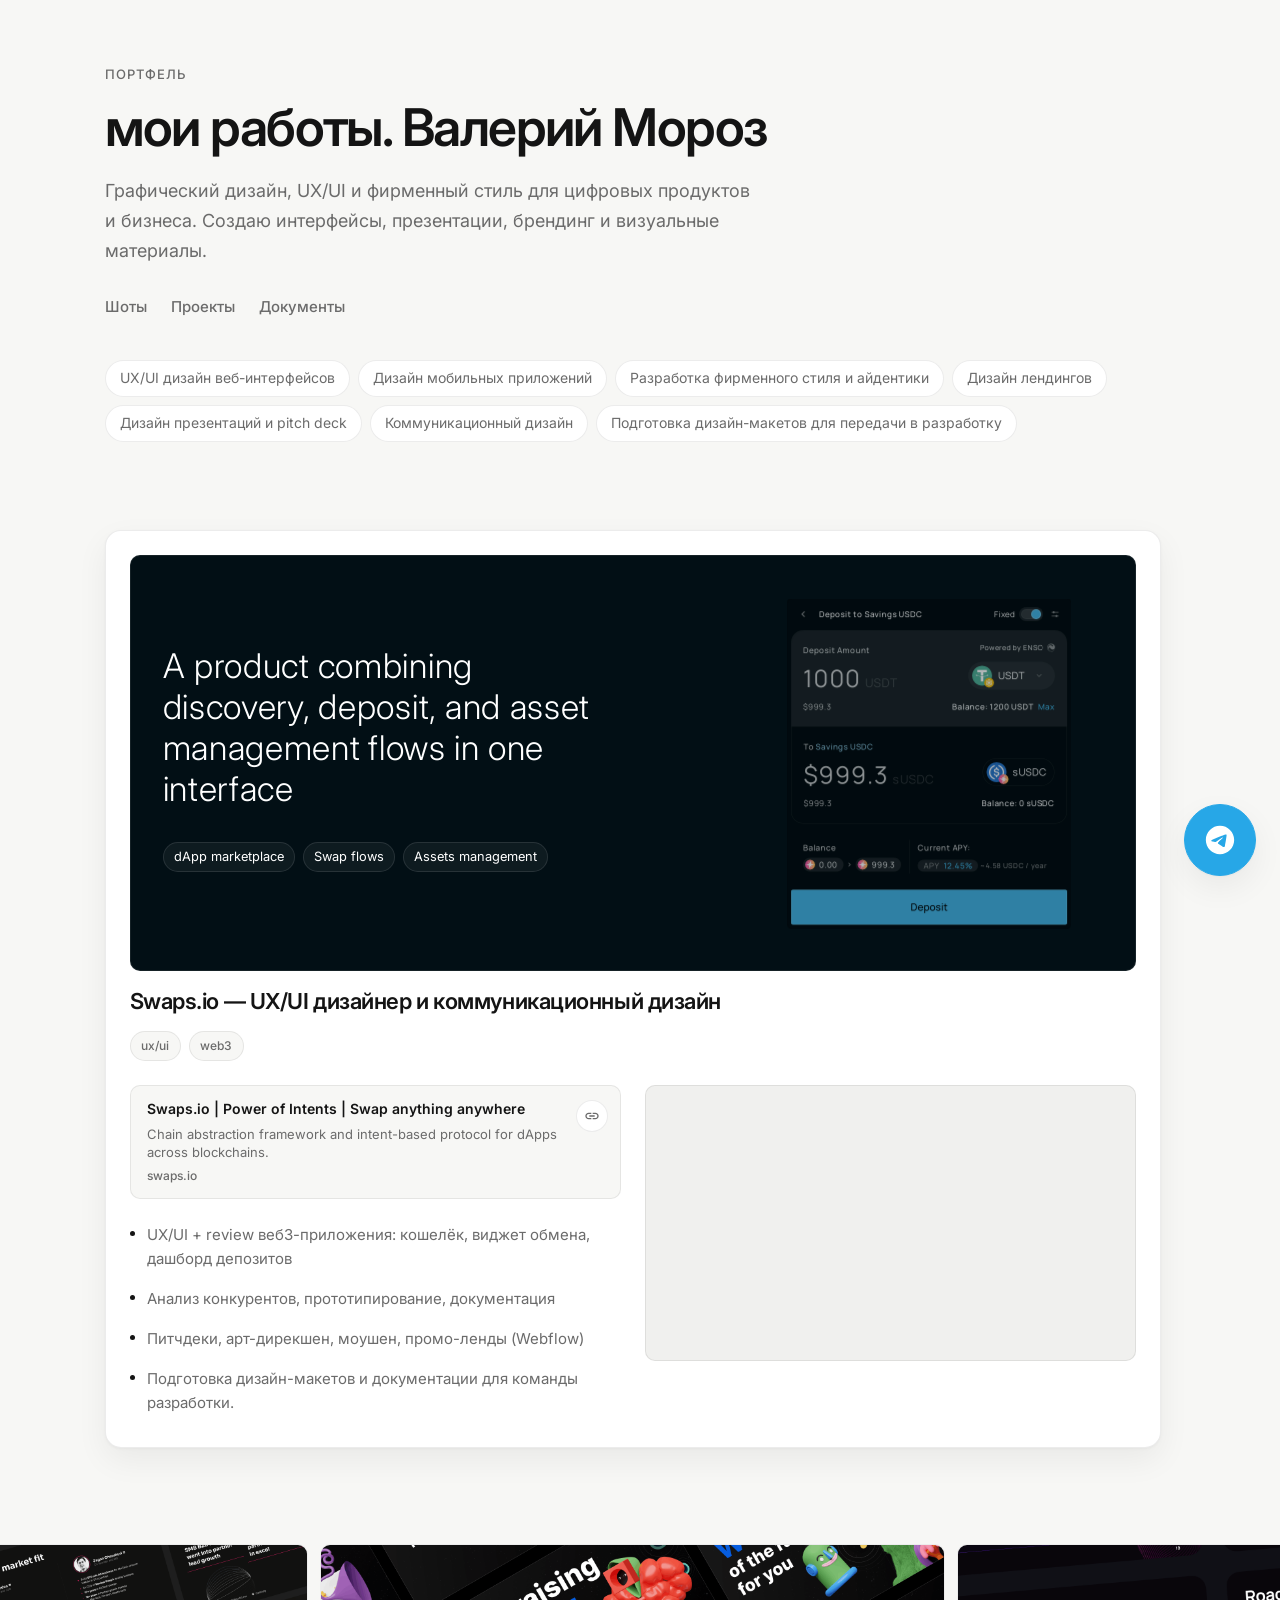
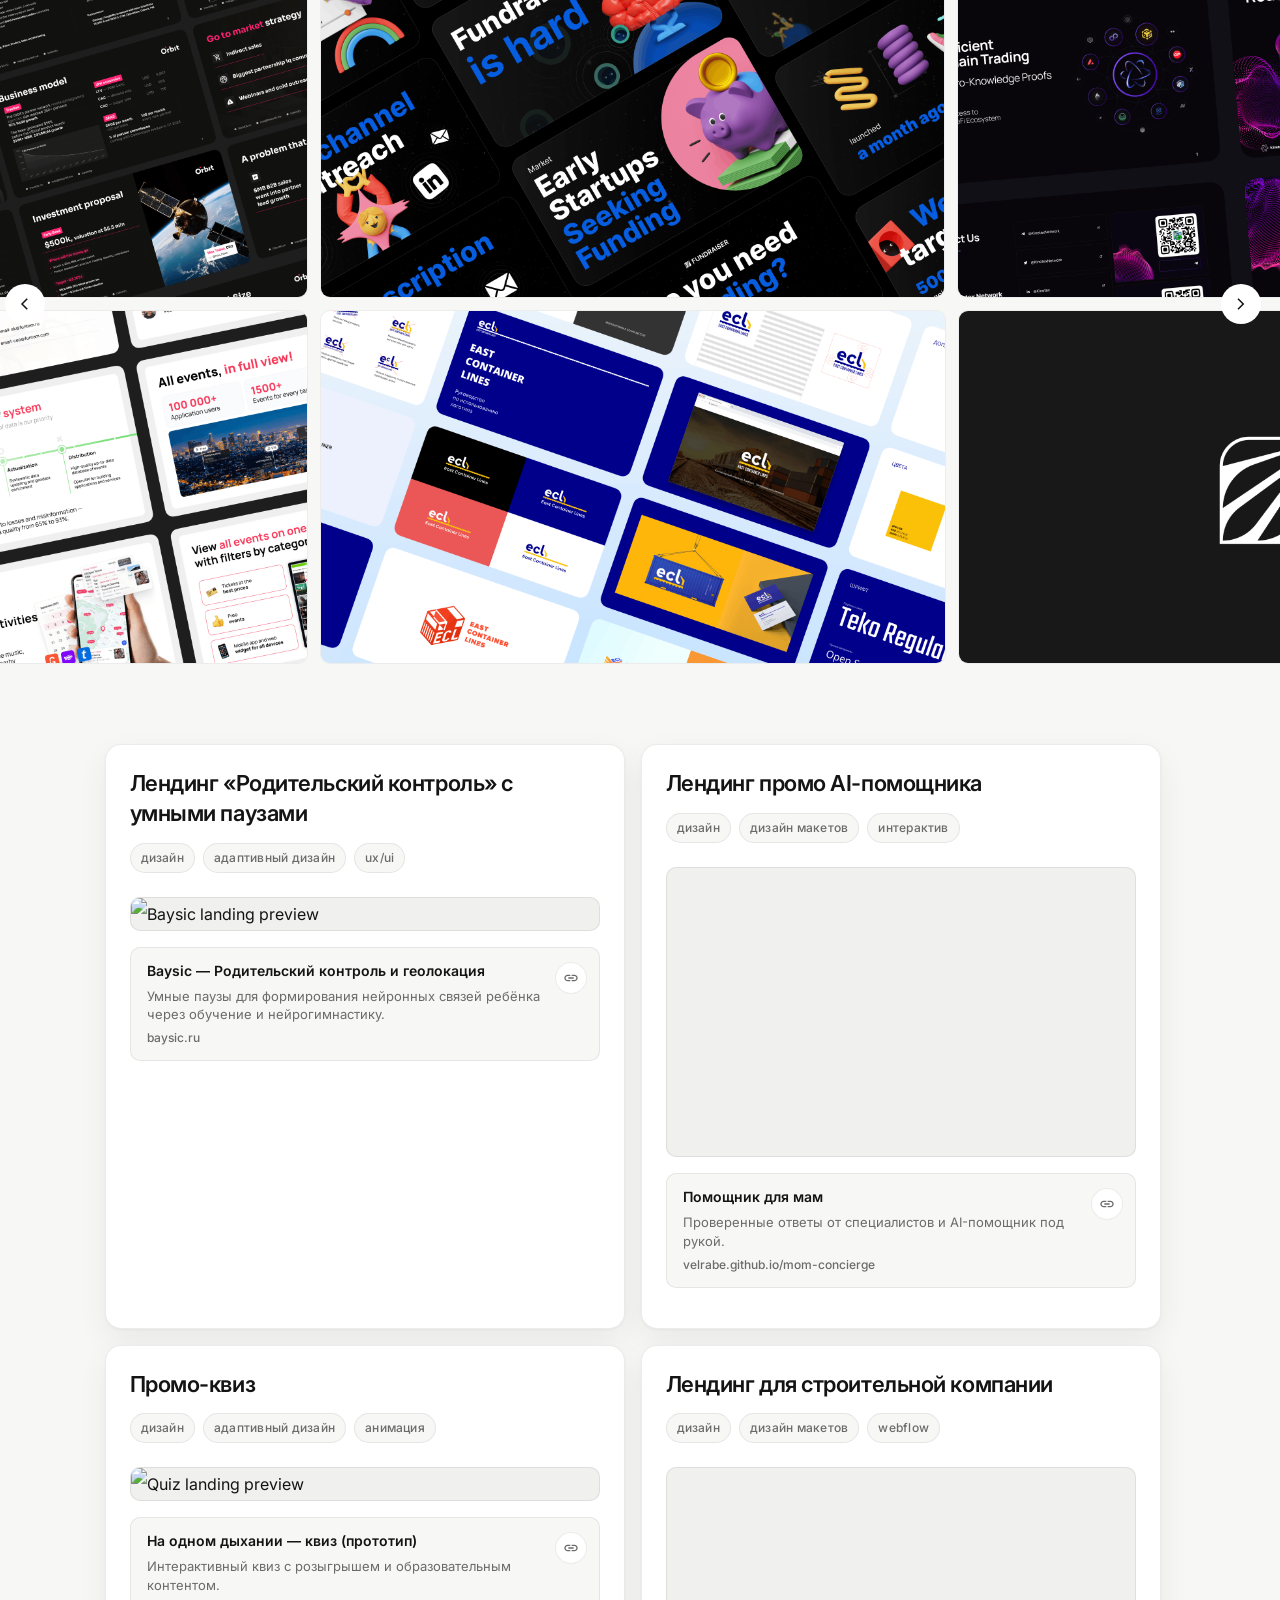
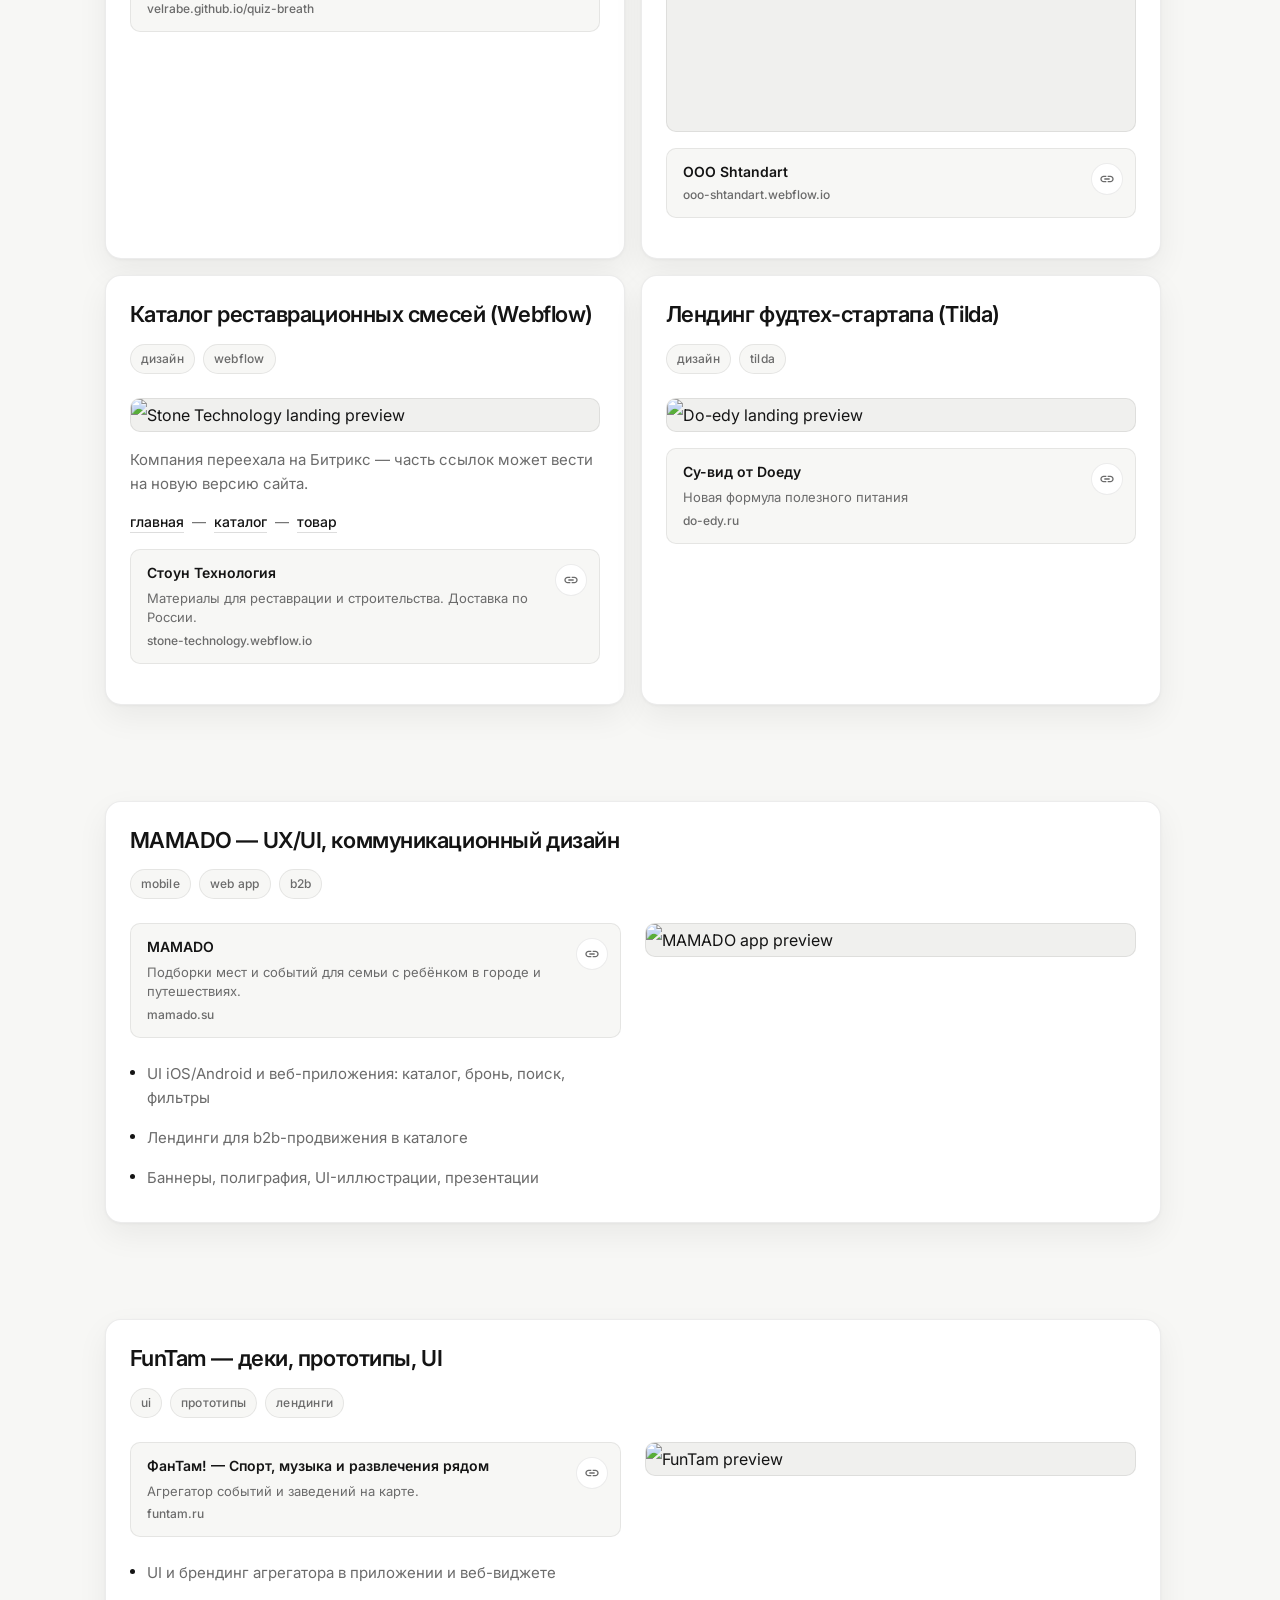
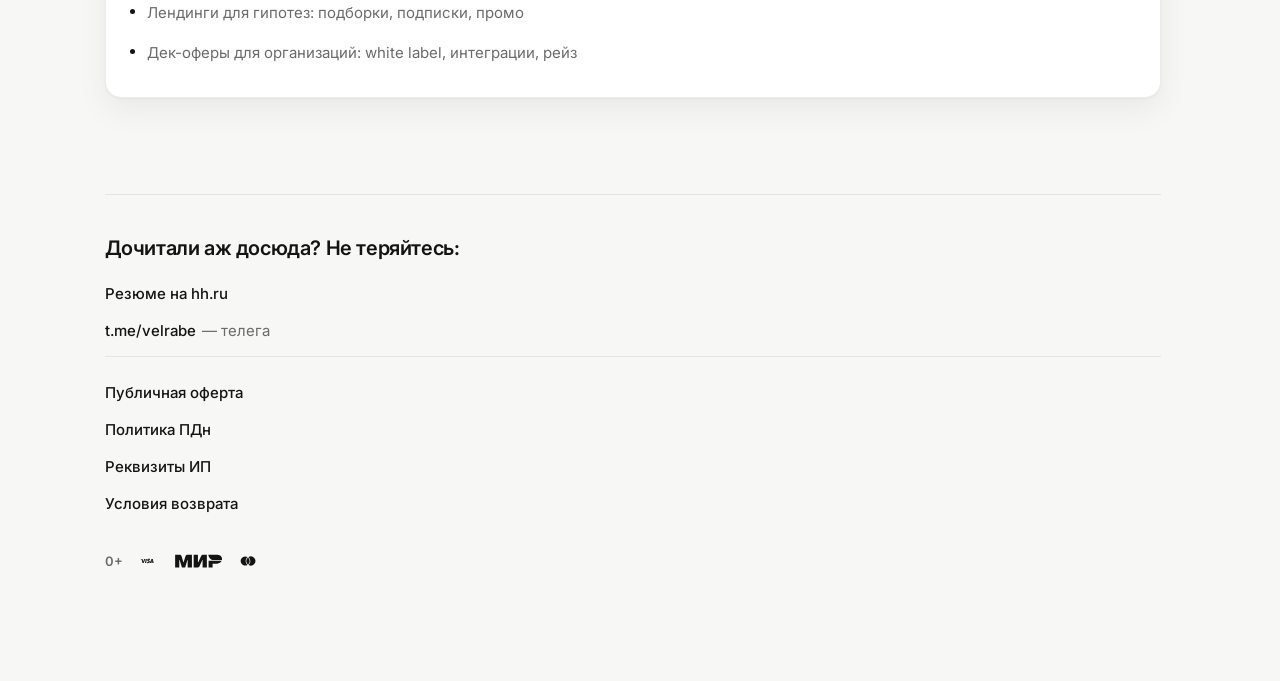
==== index.html @ 17d639c0 "Fix gallery carousel sync and restore ECL slide. Revert to mirrored row stepping that worked before " ====
<!DOCTYPE html>
<html lang="ru">
  <head>
    <meta charset="utf-8" />
    <meta name="viewport" content="width=device-width, initial-scale=1" />
    <meta name="theme-color" content="#f7f7f5" />
    <meta
      name="description"
      content="Мои работы — продуктовый портфель Валерия Мороза: UX/UI, лендинги, коммуникационный дизайн."
    />
    <title>мои работы — Валерий Мороз</title>
    <link rel="preconnect" href="https://fonts.googleapis.com" />
    <link rel="preconnect" href="https://fonts.gstatic.com" crossorigin />
    <link
      href="https://fonts.googleapis.com/css2?family=Inter:opsz,wght@14..32,400;14..32,500;14..32,600&family=Manrope:wght@400;500&display=swap"
      rel="stylesheet"
    />
    <link rel="stylesheet" href="css/reset.css" />
    <link rel="stylesheet" href="css/works.css" />
    <link rel="stylesheet" href="css/app-widget.css" />
  </head>
  <body>
    <div class="page-root">
      <div class="works-page">
        <div class="works-page__shell">
          <header class="works-page__hero">
            <div class="works-page__hero-top">
              <div class="works-page__eyebrow-wrap">
                <p class="works-page__eyebrow">Портфель</p>
              </div>
              <div class="works-page__title-wrap">
                <h1 class="works-page__title">мои работы. Валерий Мороз</h1>
              </div>
              <div class="works-page__lead-wrap">
                <p class="works-page__lead">
                  Графический дизайн, UX/UI и&nbsp;фирменный стиль для&nbsp;цифровых продуктов
                  и&nbsp;бизнеса. Создаю интерфейсы, презентации, брендинг и&nbsp;визуальные
                  материалы.
                </p>
              </div>
            </div>

            <nav class="works-page__nav" aria-label="Навигация по странице">
              <a class="works-page__nav-link" href="#shots">
                <div class="works-page__nav-text-wrap">
                  <span class="works-page__nav-text">Шоты</span>
                </div>
              </a>
              <a class="works-page__nav-link" href="#portfolio">
                <div class="works-page__nav-text-wrap">
                  <span class="works-page__nav-text">Проекты</span>
                </div>
              </a>
              <a class="works-page__nav-link" href="#documents">
                <div class="works-page__nav-text-wrap">
                  <span class="works-page__nav-text">Документы</span>
                </div>
              </a>
            </nav>
          </header>

          <section class="works-page__offerings" id="services" aria-label="Услуги">
            <div class="works-page__offerings-cloud">
              <div class="works-page__offerings-item-wrap">
                <span class="works-page__offerings-item">UX/UI дизайн веб-интерфейсов</span>
              </div>
              <div class="works-page__offerings-item-wrap">
                <span class="works-page__offerings-item">Дизайн мобильных приложений</span>
              </div>
              <div class="works-page__offerings-item-wrap">
                <span class="works-page__offerings-item">Разработка фирменного стиля и&nbsp;айдентики</span>
              </div>
              <div class="works-page__offerings-item-wrap">
                <span class="works-page__offerings-item">Дизайн лендингов</span>
              </div>
              <div class="works-page__offerings-item-wrap">
                <span class="works-page__offerings-item">Дизайн презентаций и&nbsp;pitch deck</span>
              </div>
              <div class="works-page__offerings-item-wrap">
                <span class="works-page__offerings-item">Коммуникационный дизайн</span>
              </div>
              <div class="works-page__offerings-item-wrap">
                <span class="works-page__offerings-item">Подготовка дизайн-макетов для&nbsp;передачи в&nbsp;разработку</span>
              </div>
            </div>
          </section>

          <main class="works-page__sections" id="portfolio">
            <section class="works-page__section" aria-label="Swaps.io">
              <article class="works-page__card works-page__card--cover-first" data-reveal>
                <div class="works-page__case-cover" data-case-cover>
                    <div class="works-page__case-cover-panel">
                      <div class="works-page__case-cover-main">
                        <div class="works-page__case-cover-quote-wrap">
                          <p
                            class="works-page__case-cover-quote-text"
                            data-case-cover-quote
                          >
                            A product combining discovery, deposit, and asset management flows in one interface
                          </p>
                          <div class="works-page__case-cover-tags">
                            <div class="works-page__case-cover-tag-wrap">
                              <span class="works-page__case-cover-tag">dApp marketplace</span>
                            </div>
                            <div class="works-page__case-cover-tag-wrap">
                              <span class="works-page__case-cover-tag">Swap flows</span>
                            </div>
                            <div class="works-page__case-cover-tag-wrap">
                              <span class="works-page__case-cover-tag">Assets management</span>
                            </div>
                          </div>
                        </div>
                        <div class="works-page__case-widget-slot">
                          <div class="works-page__case-widget-scale">
                      <div class="app-widget">
                        <div class="app-widget__header">
                          <div class="app-widget__header-left">
                            <button
                              class="app-widget__icon-btn"
                              type="button"
                              aria-label="Back"
                            >
                              <div class="app-widget__icon-wrap">
                                <img
                                  class="app-widget__icon app-widget__icon--arrow"
                                  src="img/chewron-left.svg"
                                  alt=""
                                  aria-hidden="true"
                                />
                              </div>
                            </button>
                            <div class="app-widget__title-wrap">
                              <p class="app-widget__title">
                                Deposit to Savings USDC
                              </p>
                            </div>
                          </div>
                          <div class="app-widget__header-right">
                            <div class="app-widget__toggle-row">
                              <div class="app-widget__toggle-label-wrap">
                                <p class="app-widget__toggle-label">Fixed</p>
                              </div>
                              <div class="app-widget__switch-wrap">
                                <div class="app-widget__switch-track">
                                  <div
                                    class="app-widget__switch-dot"
                                    aria-hidden="true"
                                  ></div>
                                </div>
                              </div>
                            </div>
                            <button
                              class="app-widget__icon-btn"
                              type="button"
                              aria-label="Filters"
                            >
                              <div class="app-widget__icon-wrap">
                                <img
                                  class="app-widget__icon app-widget__icon--filters"
                                  src="img/filters.svg"
                                  alt=""
                                  aria-hidden="true"
                                />
                              </div>
                            </button>
                          </div>
                        </div>
                        <div class="app-widget__body">
                          <div class="app-widget__inputs">
                            <div
                              class="app-widget__input app-widget__input--top"
                            >
                              <div class="app-widget__input-left">
                                <div class="app-widget__input-label-wrap">
                                  <p class="app-widget__input-label">
                                    Deposit Amount
                                  </p>
                                </div>
                                <div class="app-widget__input-amount-row">
                                  <p class="app-widget__input-amount">1000</p>
                                  <p class="app-widget__input-ticker">USDT</p>
                                </div>
                                <div class="app-widget__input-fiat-wrap">
                                  <p class="app-widget__input-fiat">$999.3</p>
                                </div>
                              </div>
                              <div class="app-widget__input-right">
                                <div class="app-widget__powered-wrap">
                                  <div class="app-widget__powered-text-wrap">
                                    <p class="app-widget__powered-text">
                                      Powered by ENSO
                                    </p>
                                  </div>
                                  <div class="app-widget__powered-logo-wrap">
                                    <img
                                      class="app-widget__powered-logo"
                                      src="img/enso-logo-white.svg"
                                      alt=""
                                      aria-hidden="true"
                                    />
                                  </div>
                                </div>
                                <div class="app-widget__selector">
                                  <div class="app-widget__selector-icon-wrap">
                                    <img
                                      class="app-widget__selector-icon"
                                      src="img/usdt.svg"
                                      alt=""
                                      aria-hidden="true"
                                    />
                                    <div
                                      class="app-widget__selector-network-wrap"
                                    >
                                      <img
                                        class="app-widget__selector-network"
                                        src="img/bnb.svg"
                                        alt=""
                                        aria-hidden="true"
                                      />
                                    </div>
                                  </div>
                                  <div class="app-widget__selector-label-wrap">
                                    <p class="app-widget__selector-label">
                                      USDT
                                    </p>
                                  </div>
                                  <div
                                    class="app-widget__selector-chevron-wrap"
                                  >
                                    <img
                                      class="app-widget__selector-chevron"
                                      src="img/chewron-down.svg"
                                      alt=""
                                      aria-hidden="true"
                                    />
                                  </div>
                                </div>
                                <div class="app-widget__balance-row">
                                  <div class="app-widget__balance-text-wrap">
                                    <p class="app-widget__balance-text">
                                      Balance: 1200 USDT
                                    </p>
                                  </div>
                                  <div class="app-widget__balance-max-wrap">
                                    <p class="app-widget__balance-max">Max</p>
                                  </div>
                                </div>
                              </div>
                            </div>
                            <div
                              class="app-widget__input app-widget__input--bottom"
                            >
                              <div class="app-widget__input-left">
                                <div class="app-widget__input-label-wrap">
                                  <p class="app-widget__input-label">
                                    <span
                                      class="app-widget__input-label-plain"
                                      >To </span
                                    ><span
                                      class="app-widget__input-label-highlight"
                                      >Savings USDC</span
                                    >
                                  </p>
                                </div>
                                <div class="app-widget__input-amount-row">
                                  <p class="app-widget__input-amount">
                                    $999.3
                                  </p>
                                  <p class="app-widget__input-ticker">
                                    sUSDC
                                  </p>
                                </div>
                                <div class="app-widget__input-fiat-wrap">
                                  <p class="app-widget__input-fiat">$999.3</p>
                                </div>
                              </div>
                              <div class="app-widget__input-right">
                                <div
                                  class="app-widget__powered-spacer"
                                  aria-hidden="true"
                                ></div>
                                <div
                                  class="app-widget__selector app-widget__selector--outlined"
                                >
                                  <div class="app-widget__selector-icon-wrap">
                                    <img
                                      class="app-widget__selector-icon"
                                      src="img/usdc.svg"
                                      alt=""
                                      aria-hidden="true"
                                    />
                                    <div
                                      class="app-widget__selector-network-wrap"
                                    >
                                      <img
                                        class="app-widget__selector-network"
                                        src="img/spark.svg"
                                        alt=""
                                        aria-hidden="true"
                                      />
                                    </div>
                                  </div>
                                  <div class="app-widget__selector-label-wrap">
                                    <p class="app-widget__selector-label">
                                      sUSDC
                                    </p>
                                  </div>
                                </div>
                                <div class="app-widget__balance-row">
                                  <div class="app-widget__balance-text-wrap">
                                    <p class="app-widget__balance-text">
                                      Balance: 0 sUSDC
                                    </p>
                                  </div>
                                </div>
                              </div>
                            </div>
                          </div>
                          <div class="app-widget__action-bar">
                            <div class="app-widget__info-row">
                              <div class="app-widget__info-col">
                                <div class="app-widget__info-title-wrap">
                                  <p class="app-widget__info-title">Balance</p>
                                </div>
                                <div class="app-widget__info-value-row">
                                  <div class="app-widget__chip">
                                    <div class="app-widget__chip-icon-wrap">
                                      <img
                                        class="app-widget__chip-icon"
                                        src="img/spark.svg"
                                        alt=""
                                        aria-hidden="true"
                                      />
                                    </div>
                                    <div class="app-widget__chip-text-wrap">
                                      <p class="app-widget__chip-text">0.00</p>
                                    </div>
                                  </div>
                                  <div class="app-widget__info-arrow-wrap">
                                    <img
                                      class="app-widget__info-arrow"
                                      src="img/chewron-left.svg"
                                      alt=""
                                      aria-hidden="true"
                                    />
                                  </div>
                                  <div class="app-widget__chip">
                                    <div class="app-widget__chip-icon-wrap">
                                      <img
                                        class="app-widget__chip-icon"
                                        src="img/spark.svg"
                                        alt=""
                                        aria-hidden="true"
                                      />
                                    </div>
                                    <div class="app-widget__chip-text-wrap">
                                      <p class="app-widget__chip-text">
                                        999.3
                                      </p>
                                    </div>
                                  </div>
                                </div>
                              </div>
                              <div
                                class="app-widget__info-divider"
                                aria-hidden="true"
                              ></div>
                              <div class="app-widget__info-col">
                                <div class="app-widget__info-title-wrap">
                                  <p class="app-widget__info-title">
                                    Current APY:
                                  </p>
                                </div>
                                <div class="app-widget__info-value-row">
                                  <div
                                    class="app-widget__chip app-widget__chip--apy"
                                  >
                                    <div class="app-widget__chip-text-wrap">
                                      <p class="app-widget__chip-apy-label">
                                        APY
                                      </p>
                                    </div>
                                    <div class="app-widget__chip-text-wrap">
                                      <p class="app-widget__chip-apy-value">
                                        12.45%
                                      </p>
                                    </div>
                                  </div>
                                  <div class="app-widget__info-note-wrap">
                                    <p class="app-widget__info-note">
                                      ~4.58 USDC / year
                                    </p>
                                  </div>
                                </div>
                              </div>
                            </div>
                            <button
                              class="app-widget__deposit-btn"
                              type="button"
                            >
                              <div class="app-widget__deposit-btn-text-wrap">
                                <p class="app-widget__deposit-btn-text">
                                  Deposit
                                </p>
                              </div>
                            </button>
                          </div>
                        </div>
                      </div>
                        </div>
                      </div>
                      </div>
                    </div>
                  </div>
                <div class="works-page__card-head">
                  <div class="works-page__card-title-wrap">
                    <h2 class="works-page__card-title">
                      Swaps.io — UX/UI дизайнер и коммуникационный дизайн
                    </h2>
                  </div>
                  <div class="works-page__tags">
                    <span class="works-page__tag">ux/ui</span>
                    <span class="works-page__tag">web3</span>
                  </div>
                </div>
                <div class="works-page__card-body">
                  <div class="works-page__card-row works-page__card-row--split">
                  <div class="works-page__card-col">
                    <a
                      class="works-page__link-card"
                      href="https://swaps.io/"
                      target="_blank"
                      rel="noopener noreferrer"
                    >
                      <div class="works-page__link-card-inner">
<div class="works-page__link-card-info">
                        <div class="works-page__link-card-title-wrap">
                          <p class="works-page__link-card-title">
                            Swaps.io | Power of Intents | Swap anything anywhere
                          </p>
                        </div>
                        <div class="works-page__link-card-desc-wrap">
                          <p class="works-page__link-card-desc">
                            Chain abstraction framework and intent-based protocol
                            for dApps across blockchains.
                          </p>
                        </div>
                        <div class="works-page__link-card-url-wrap">
                          <p class="works-page__link-card-url">swaps.io</p>
                        </div>
                      </div>
                      <div class="works-page__link-card-action" aria-hidden="true">
                        <svg class="works-page__link-card-action-icon" xmlns="http://www.w3.org/2000/svg" viewBox="0 0 24 24" aria-hidden="true">
                          <path d="M0 0h24v24H0z" fill="none" />
                          <path fill="currentColor" d="M11 17H7q-2.075 0-3.537-1.463T2 12t1.463-3.537T7 7h4v2H7q-1.25 0-2.125.875T4 12t.875 2.125T7 15h4zm-3-4v-2h8v2zm5 4v-2h4q1.25 0 2.125-.875T20 12t-.875-2.125T17 9h-4V7h4q2.075 0 3.538 1.463T22 12t-1.463 3.538T17 17z" />
                        </svg>
                      </div>
</div>
                    </a>
                    <div class="works-page__list">
                      <div class="works-page__list-item">
                        <div class="works-page__list-marker-wrap">
                          <span class="works-page__list-marker"></span>
                        </div>
                        <div class="works-page__list-text-wrap">
                          <p class="works-page__list-text">
                            UX/UI + review веб3-приложения: кошелёк, виджет обмена,
                            дашборд депозитов
                          </p>
                        </div>
                      </div>
                      <div class="works-page__list-item">
                        <div class="works-page__list-marker-wrap">
                          <span class="works-page__list-marker"></span>
                        </div>
                        <div class="works-page__list-text-wrap">
                          <p class="works-page__list-text">
                            Анализ конкурентов, прототипирование, документация
                          </p>
                        </div>
                      </div>
                      <div class="works-page__list-item">
                        <div class="works-page__list-marker-wrap">
                          <span class="works-page__list-marker"></span>
                        </div>
                        <div class="works-page__list-text-wrap">
                          <p class="works-page__list-text">
                            Питчдеки, арт-дирекшен, моушен, промо-ленды (Webflow)
                          </p>
                        </div>
                      </div>
                      <div class="works-page__list-item">
                        <div class="works-page__list-marker-wrap">
                          <span class="works-page__list-marker"></span>
                        </div>
                        <div class="works-page__list-text-wrap">
                          <p class="works-page__list-text">
                            Подготовка дизайн-макетов и документации для команды
                            разработки.
                          </p>
                        </div>
                      </div>
                    </div>
                  </div>
                  <div class="works-page__card-col">
                    <div class="works-page__media">
                      <div class="works-page__media-frame">
                        <video
                          class="works-page__media-video"
                          src="img/vid-prew/counter.mp4"
                          autoplay
                          muted
                          loop
                          playsinline
                          aria-label="Swaps.io preview"
                        ></video>
                      </div>
                    </div>
                  </div>
                  </div>
                </div>
              </article>
            </section>

          <div class="works-page__showcase-gallery" id="shots" data-linked-gallery>
            <div class="works-page__showcase-gallery-frame">
              <button class="works-page__carousel-control works-page__carousel-control--prev" type="button" data-linked-gallery-prev aria-label="Предыдущий слайд">
                <span class="works-page__carousel-control-icon-wrap">
                  <svg class="works-page__carousel-control-icon" xmlns="http://www.w3.org/2000/svg" width="1em" height="1em" viewBox="0 0 16 16" aria-hidden="true">
                    <path d="M0 0h16v16H0z" fill="none" />
                    <path fill="none" stroke="currentColor" d="M9.5 4.5L6 8l3.5 3.5" />
                  </svg>
                </span>
              </button>
              <div class="works-page__showcase-gallery-rows">
          <section class="works-page__showcase" id="branding" aria-label="Брендинг">
            <div class="works-page__carousel-shell" id="gallery-branding" data-linked-row="branding">
              <div class="works-page__carousel-viewport" data-carousel-viewport>
                <div class="works-page__carousel-track" data-carousel-track>
                  <div class="works-page__carousel-slide" data-gallery-index="0"
                    data-slide-title="Fundraiser"
                    data-slide-year="2024"
                    data-slide-role="motion-design, ux/ui, web-design, deck/slides"
                    data-slide-full-src="img/cases/funraiser.png">
                    <img class="works-page__carousel-img" src="img/cases/funraiser-min.png" alt="Fundraiser" loading="lazy" />
                  </div>
                  <div class="works-page__carousel-slide" data-gallery-index="1"
                    data-slide-title="Kinetex"
                    data-slide-year="2023–2025"
                    data-slide-role="ux/ui, deck/slides"
                    data-slide-full-src="img/cases/kinetex-2.png">
                    <img class="works-page__carousel-img" src="img/cases/kinetex-2-min.png" alt="Kinetex" loading="lazy" />
                  </div>
                  <div class="works-page__carousel-slide" data-gallery-index="2"
                    data-slide-title="Kinetex"
                    data-slide-year="2023–2025"
                    data-slide-role="ux/ui, deck/slides"
                    data-slide-full-src="img/cases/kinetex.png">
                    <img class="works-page__carousel-img" src="img/cases/kinetex-min.png" alt="Kinetex" loading="lazy" />
                  </div>
                  <div class="works-page__carousel-slide" data-gallery-index="3"
                    data-slide-title="Swaps"
                    data-slide-year="2026"
                    data-slide-role="ux/ui, product design, web-design, deck/slides"
                    data-slide-full-src="img/cases/swaps.png">
                    <img class="works-page__carousel-img" src="img/cases/swaps-min.png" alt="Swaps" loading="lazy" />
                  </div>
                  <div class="works-page__carousel-slide" data-gallery-index="4"
                    data-slide-title="Aura — AI Будильник"
                    data-slide-role="ux/ui, graphic design"
                    data-slide-full-src="img/cases/aura.png">
                    <img class="works-page__carousel-img" src="img/cases/aura-min.png" alt="Aura — AI Будильник" loading="lazy" />
                  </div>
                  <div class="works-page__carousel-slide" data-gallery-index="5"
                    data-slide-title="Orbit"
                    data-slide-year="2024"
                    data-slide-role="deck/slides"
                    data-slide-full-src="img/cases/orbit.png">
                    <img class="works-page__carousel-img" src="img/cases/orbit-min.png" alt="Orbit" loading="lazy" />
                  </div>
                </div>
              </div>
            </div>
          </section>
          <section class="works-page__showcase works-page__showcase--pitch" id="pitch-deks" aria-label="Pitch deks">
            <div class="works-page__carousel-shell" id="gallery-pitch" data-linked-row="pitch">
              <div class="works-page__carousel-viewport" data-carousel-viewport>
                <div class="works-page__carousel-track" data-carousel-track>
                  <div class="works-page__carousel-slide" data-gallery-index="0"
                    data-slide-title="Fundraiser"
                    data-slide-year="2024"
                    data-slide-role="motion-design, ux/ui, web-design, deck/slides, graphic design"
                    data-slide-full-src="img/cases/fundraiser-logo.png">
                    <img class="works-page__carousel-img" src="img/cases/fundraiser-logo-min.png" alt="Fundraiser" loading="lazy" />
                  </div>
                  <div class="works-page__carousel-slide" data-gallery-index="1"
                    data-slide-title="Brusnichkin"
                    data-slide-role="graphic design"
                    data-slide-full-src="img/cases/brusnichkin.png">
                    <img class="works-page__carousel-img" src="img/cases/brusnichkin-min.png" alt="Brusnichkin" loading="lazy" />
                  </div>
                  <div class="works-page__carousel-slide" data-gallery-index="2"
                    data-slide-title="IVS"
                    data-slide-role="graphic design"
                    data-slide-full-src="img/cases/ivs.png">
                    <img class="works-page__carousel-img" src="img/cases/ivs-min.png" alt="IVS" loading="lazy" />
                  </div>
                  <div class="works-page__carousel-slide" data-gallery-index="3"
                    data-slide-title="DeepFake Infinity Feed"
                    data-slide-role="ux/ui, deck/slides, graphic design"
                    data-slide-full-src="img/cases/of.png">
                    <img class="works-page__carousel-img" src="img/cases/of-min.png" alt="DeepFake Infinity Feed" loading="lazy" />
                  </div>
                  <div class="works-page__carousel-slide" data-gallery-index="4"
                    data-slide-title="FunTam"
                    data-slide-year="2024"
                    data-slide-role="web-design, deck/slides"
                    data-slide-full-src="img/cases/funtam.png">
                    <img class="works-page__carousel-img" src="img/cases/funtam-min.png" alt="FunTam" loading="lazy" />
                  </div>
                  <div class="works-page__carousel-slide" data-gallery-index="5"
                    data-slide-title="ECL"
                    data-slide-role="graphic design"
                    data-slide-full-src="img/cases/ecl.png">
                    <img class="works-page__carousel-img" src="img/cases/ecl-min.png" alt="ECL" loading="lazy" />
                  </div>
                </div>
              </div>
            </div>
          </section>
              </div>
              <button class="works-page__carousel-control works-page__carousel-control--next" type="button" data-linked-gallery-next aria-label="Следующий слайд">
                <span class="works-page__carousel-control-icon-wrap">
                  <svg class="works-page__carousel-control-icon" xmlns="http://www.w3.org/2000/svg" width="1em" height="1em" viewBox="0 0 16 16" aria-hidden="true">
                    <path d="M0 0h16v16H0z" fill="none" />
                    <path fill="currentColor" fill-rule="evenodd" d="m10.207 8l-3.854 3.854l-.707-.707L8.793 8L5.646 4.854l.707-.708z" clip-rule="evenodd" />
                  </svg>
                </span>
              </button>
            </div>
          </div>


            <section class="works-page__section" aria-label="Лендинги">
              <div class="works-page__section-grid">
                <div class="works-page__section-row">
                  <article class="works-page__card" data-reveal>
                    <div class="works-page__card-head">
                      <div class="works-page__card-title-wrap">
                        <h2 class="works-page__card-title">
                          Лендинг «Родительский контроль» с умными паузами
                        </h2>
                      </div>
                      <div class="works-page__tags">
                        <span class="works-page__tag">дизайн</span>
                        <span class="works-page__tag">адаптивный дизайн</span>
                        <span class="works-page__tag">ux/ui</span>
                      </div>
                    </div>
                    <div class="works-page__card-body">
                      <div class="works-page__media">
                        <div class="works-page__media-frame">
                          <img
                            class="works-page__media-img"
                            src="https://tough-tendency-215.notion.site/image/attachment%3A87c79407-edc2-488e-9c34-ef5bceec2569%3Aimage.png?table=block&id=352eb123-bde5-809a-b332-d23a76bffb37&spaceId=00cef4a2-7408-4da3-919b-52c398ca5ae0&width=1170&cache=v2"
                            alt="Baysic landing preview"
                            loading="lazy"
                          />
                        </div>
                      </div>
                      <a
                        class="works-page__link-card"
                        href="https://baysic.ru/"
                        target="_blank"
                        rel="noopener noreferrer"
                      >
                        <div class="works-page__link-card-inner">
<div class="works-page__link-card-info">
                          <div class="works-page__link-card-title-wrap">
                            <p class="works-page__link-card-title">
                              Baysic — Родительский контроль и геолокация
                            </p>
                          </div>
                          <div class="works-page__link-card-desc-wrap">
                            <p class="works-page__link-card-desc">
                              Умные паузы для формирования нейронных связей ребёнка
                              через обучение и нейрогимнастику.
                            </p>
                          </div>
                          <div class="works-page__link-card-url-wrap">
                            <p class="works-page__link-card-url">baysic.ru</p>
                          </div>
                        </div>
                      <div class="works-page__link-card-action" aria-hidden="true">
                        <svg class="works-page__link-card-action-icon" xmlns="http://www.w3.org/2000/svg" viewBox="0 0 24 24" aria-hidden="true">
                          <path d="M0 0h24v24H0z" fill="none" />
                          <path fill="currentColor" d="M11 17H7q-2.075 0-3.537-1.463T2 12t1.463-3.537T7 7h4v2H7q-1.25 0-2.125.875T4 12t.875 2.125T7 15h4zm-3-4v-2h8v2zm5 4v-2h4q1.25 0 2.125-.875T20 12t-.875-2.125T17 9h-4V7h4q2.075 0 3.538 1.463T22 12t-1.463 3.538T17 17z" />
                        </svg>
                      </div>
</div>
                    </a>
                    </div>
                  </article>

                  <article class="works-page__card" data-reveal>
                    <div class="works-page__card-head">
                      <div class="works-page__card-title-wrap">
                        <h2 class="works-page__card-title">
                          Лендинг промо AI-помощника
                        </h2>
                      </div>
                      <div class="works-page__tags">
                        <span class="works-page__tag">дизайн</span>
                        <span class="works-page__tag">дизайн макетов</span>
                        <span class="works-page__tag">интерактив</span>
                      </div>
                    </div>
                    <div class="works-page__card-body">
                      <div class="works-page__media">
                        <div class="works-page__media-frame">
                          <iframe
                            class="works-page__media-embed"
                            src="https://velrabe.github.io/mom-concierge/?no-cache=1"
                            title="Помощник для мам"
                            loading="lazy"
                          ></iframe>
                        </div>
                      </div>
                      <a
                        class="works-page__link-card"
                        href="https://velrabe.github.io/mom-concierge/?no-cache=1"
                        target="_blank"
                        rel="noopener noreferrer"
                      >
<div class="works-page__link-card-inner">
<div class="works-page__link-card-info">
                          <div class="works-page__link-card-title-wrap">
                            <p class="works-page__link-card-title">Помощник для мам</p>
                          </div>
                          <div class="works-page__link-card-desc-wrap">
                            <p class="works-page__link-card-desc">
                              Проверенные ответы от специалистов и AI-помощник под
                              рукой.
                            </p>
                          </div>
                          <div class="works-page__link-card-url-wrap">
                            <p class="works-page__link-card-url">
                              velrabe.github.io/mom-concierge
                            </p>
                          </div>
                        </div>
                      <div class="works-page__link-card-action" aria-hidden="true">
                        <svg class="works-page__link-card-action-icon" xmlns="http://www.w3.org/2000/svg" viewBox="0 0 24 24" aria-hidden="true">
                          <path d="M0 0h24v24H0z" fill="none" />
                          <path fill="currentColor" d="M11 17H7q-2.075 0-3.537-1.463T2 12t1.463-3.537T7 7h4v2H7q-1.25 0-2.125.875T4 12t.875 2.125T7 15h4zm-3-4v-2h8v2zm5 4v-2h4q1.25 0 2.125-.875T20 12t-.875-2.125T17 9h-4V7h4q2.075 0 3.538 1.463T22 12t-1.463 3.538T17 17z" />
                        </svg>
                      </div>
</div>
                    </a>
                    </div>
                  </article>
                </div>

                <div class="works-page__section-row">
                  <article class="works-page__card" data-reveal>
                    <div class="works-page__card-head">
                      <div class="works-page__card-title-wrap">
                        <h2 class="works-page__card-title">Промо-квиз</h2>
                      </div>
                      <div class="works-page__tags">
                        <span class="works-page__tag">дизайн</span>
                        <span class="works-page__tag">адаптивный дизайн</span>
                        <span class="works-page__tag">анимация</span>
                      </div>
                    </div>
                    <div class="works-page__card-body">
                      <div class="works-page__media">
                        <div class="works-page__media-frame">
                          <img
                            class="works-page__media-img"
                            src="https://tough-tendency-215.notion.site/image/attachment%3A7f9d3ef6-c6a4-473d-a161-7d039ebedb32%3Aimage.png?table=block&id=352eb123-bde5-8037-bcad-e7c277195065&spaceId=00cef4a2-7408-4da3-919b-52c398ca5ae0&width=1170&cache=v2"
                            alt="Quiz landing preview"
                            loading="lazy"
                          />
                        </div>
                      </div>
                      <a
                        class="works-page__link-card"
                        href="https://velrabe.github.io/quiz-breath/?no-cache=1"
                        target="_blank"
                        rel="noopener noreferrer"
                      >
                        <div class="works-page__link-card-inner">
<div class="works-page__link-card-info">
                          <div class="works-page__link-card-title-wrap">
                            <p class="works-page__link-card-title">
                              На одном дыхании — квиз (прототип)
                            </p>
                          </div>
                          <div class="works-page__link-card-desc-wrap">
                            <p class="works-page__link-card-desc">
                              Интерактивный квиз с розыгрышем и образовательным
                              контентом.
                            </p>
                          </div>
                          <div class="works-page__link-card-url-wrap">
                            <p class="works-page__link-card-url">
                              velrabe.github.io/quiz-breath
                            </p>
                          </div>
                        </div>
                      <div class="works-page__link-card-action" aria-hidden="true">
                        <svg class="works-page__link-card-action-icon" xmlns="http://www.w3.org/2000/svg" viewBox="0 0 24 24" aria-hidden="true">
                          <path d="M0 0h24v24H0z" fill="none" />
                          <path fill="currentColor" d="M11 17H7q-2.075 0-3.537-1.463T2 12t1.463-3.537T7 7h4v2H7q-1.25 0-2.125.875T4 12t.875 2.125T7 15h4zm-3-4v-2h8v2zm5 4v-2h4q1.25 0 2.125-.875T20 12t-.875-2.125T17 9h-4V7h4q2.075 0 3.538 1.463T22 12t-1.463 3.538T17 17z" />
                        </svg>
                      </div>
</div>
                    </a>
                    </div>
                  </article>

                  <article class="works-page__card" data-reveal>
                    <div class="works-page__card-head">
                      <div class="works-page__card-title-wrap">
                        <h2 class="works-page__card-title">
                          Лендинг для строительной компании
                        </h2>
                      </div>
                      <div class="works-page__tags">
                        <span class="works-page__tag">дизайн</span>
                        <span class="works-page__tag">дизайн макетов</span>
                        <span class="works-page__tag">webflow</span>
                      </div>
                    </div>
                    <div class="works-page__card-body">
                      <div class="works-page__media">
                        <div class="works-page__media-frame">
                          <video
                            class="works-page__media-video"
                            src="img/counter-prew/shtandrat-vid.mp4"
                            autoplay
                            muted
                            loop
                            playsinline
                            aria-label="Construction company landing preview"
                          ></video>
                        </div>
                      </div>
                      <a
                        class="works-page__link-card"
                        href="https://ooo-shtandart.webflow.io/"
                        target="_blank"
                        rel="noopener noreferrer"
                      >
<div class="works-page__link-card-inner">
<div class="works-page__link-card-info">
                          <div class="works-page__link-card-title-wrap">
                            <p class="works-page__link-card-title">OOO Shtandart</p>
                          </div>
                          <div class="works-page__link-card-url-wrap">
                            <p class="works-page__link-card-url">
                              ooo-shtandart.webflow.io
                            </p>
                          </div>
                        </div>
                      <div class="works-page__link-card-action" aria-hidden="true">
                        <svg class="works-page__link-card-action-icon" xmlns="http://www.w3.org/2000/svg" viewBox="0 0 24 24" aria-hidden="true">
                          <path d="M0 0h24v24H0z" fill="none" />
                          <path fill="currentColor" d="M11 17H7q-2.075 0-3.537-1.463T2 12t1.463-3.537T7 7h4v2H7q-1.25 0-2.125.875T4 12t.875 2.125T7 15h4zm-3-4v-2h8v2zm5 4v-2h4q1.25 0 2.125-.875T20 12t-.875-2.125T17 9h-4V7h4q2.075 0 3.538 1.463T22 12t-1.463 3.538T17 17z" />
                        </svg>
                      </div>
</div>
                    </a>
                    </div>
                  </article>
                </div>

                <div class="works-page__section-row">
                  <article class="works-page__card" data-reveal>
                    <div class="works-page__card-head">
                      <div class="works-page__card-title-wrap">
                        <h2 class="works-page__card-title">
                          Каталог реставрационных смесей (Webflow)
                        </h2>
                      </div>
                      <div class="works-page__tags">
                        <span class="works-page__tag">дизайн</span>
                        <span class="works-page__tag">webflow</span>
                      </div>
                    </div>
                    <div class="works-page__card-body">
                      <div class="works-page__media">
                        <div class="works-page__media-frame">
                          <img
                            class="works-page__media-img"
                            src="https://tough-tendency-215.notion.site/image/attachment%3Afdf4bc4d-0577-4b3d-8352-46a5437832c3%3Aimage.png?table=block&id=257eb123-bde5-809d-83c4-eda72bce0373&spaceId=00cef4a2-7408-4da3-919b-52c398ca5ae0&width=1170&cache=v2"
                            alt="Stone Technology landing preview"
                            loading="lazy"
                          />
                        </div>
                      </div>
                      <div class="works-page__note-wrap">
                        <p class="works-page__note">
                          Компания переехала на Битрикс — часть ссылок может вести на
                          новую версию сайта.
                        </p>
                      </div>
                      <div class="works-page__inline-links">
                        <a
                          class="works-page__inline-link"
                          href="https://stone-technology.webflow.io/"
                          target="_blank"
                          rel="noopener noreferrer"
                          >главная</a
                        >
                        <div class="works-page__inline-sep-wrap">
                          <span class="works-page__inline-sep">—</span>
                        </div>
                        <a
                          class="works-page__inline-link"
                          href="https://stone-technology.webflow.io/catalog"
                          target="_blank"
                          rel="noopener noreferrer"
                          >каталог</a
                        >
                        <div class="works-page__inline-sep-wrap">
                          <span class="works-page__inline-sep">—</span>
                        </div>
                        <a
                          class="works-page__inline-link"
                          href="https://stone-technology.webflow.io/items/stountek-170"
                          target="_blank"
                          rel="noopener noreferrer"
                          >товар</a
                        >
                      </div>
                      <a
                        class="works-page__link-card"
                        href="https://stone-technology.webflow.io/"
                        target="_blank"
                        rel="noopener noreferrer"
                      >
                        <div class="works-page__link-card-inner">
<div class="works-page__link-card-info">
                          <div class="works-page__link-card-title-wrap">
                            <p class="works-page__link-card-title">Стоун Технология</p>
                          </div>
                          <div class="works-page__link-card-desc-wrap">
                            <p class="works-page__link-card-desc">
                              Материалы для реставрации и строительства. Доставка по
                              России.
                            </p>
                          </div>
                          <div class="works-page__link-card-url-wrap">
                            <p class="works-page__link-card-url">
                              stone-technology.webflow.io
                            </p>
                          </div>
                        </div>
                      <div class="works-page__link-card-action" aria-hidden="true">
                        <svg class="works-page__link-card-action-icon" xmlns="http://www.w3.org/2000/svg" viewBox="0 0 24 24" aria-hidden="true">
                          <path d="M0 0h24v24H0z" fill="none" />
                          <path fill="currentColor" d="M11 17H7q-2.075 0-3.537-1.463T2 12t1.463-3.537T7 7h4v2H7q-1.25 0-2.125.875T4 12t.875 2.125T7 15h4zm-3-4v-2h8v2zm5 4v-2h4q1.25 0 2.125-.875T20 12t-.875-2.125T17 9h-4V7h4q2.075 0 3.538 1.463T22 12t-1.463 3.538T17 17z" />
                        </svg>
                      </div>
</div>
                    </a>
                    </div>
                  </article>

                  <article class="works-page__card" data-reveal>
                    <div class="works-page__card-head">
                      <div class="works-page__card-title-wrap">
                        <h2 class="works-page__card-title">
                          Лендинг фудтех-стартапа (Tilda)
                        </h2>
                      </div>
                      <div class="works-page__tags">
                        <span class="works-page__tag">дизайн</span>
                        <span class="works-page__tag">tilda</span>
                      </div>
                    </div>
                    <div class="works-page__card-body">
                      <div class="works-page__media">
                        <div class="works-page__media-frame">
                          <img
                            class="works-page__media-img"
                            src="https://tough-tendency-215.notion.site/image/https%3A%2F%2Fs3-us-west-2.amazonaws.com%2Fsecure.notion-static.com%2F2ec69e98-e3f3-4537-8434-43c1f8fd607a%2FUntitled.png?table=block&id=fd018dd9-0534-4723-86ac-1de9a91a38df&spaceId=00cef4a2-7408-4da3-919b-52c398ca5ae0&width=1170&cache=v2"
                            alt="Do-edy landing preview"
                            loading="lazy"
                          />
                        </div>
                      </div>
                      <a
                        class="works-page__link-card"
                        href="https://do-edy.ru/"
                        target="_blank"
                        rel="noopener noreferrer"
                      >
<div class="works-page__link-card-inner">
<div class="works-page__link-card-info">
                          <div class="works-page__link-card-title-wrap">
                            <p class="works-page__link-card-title">Су-вид от Doеду</p>
                          </div>
                          <div class="works-page__link-card-desc-wrap">
                            <p class="works-page__link-card-desc">
                              Новая формула полезного питания
                            </p>
                          </div>
                          <div class="works-page__link-card-url-wrap">
                            <p class="works-page__link-card-url">do-edy.ru</p>
                          </div>
                        </div>
                      <div class="works-page__link-card-action" aria-hidden="true">
                        <svg class="works-page__link-card-action-icon" xmlns="http://www.w3.org/2000/svg" viewBox="0 0 24 24" aria-hidden="true">
                          <path d="M0 0h24v24H0z" fill="none" />
                          <path fill="currentColor" d="M11 17H7q-2.075 0-3.537-1.463T2 12t1.463-3.537T7 7h4v2H7q-1.25 0-2.125.875T4 12t.875 2.125T7 15h4zm-3-4v-2h8v2zm5 4v-2h4q1.25 0 2.125-.875T20 12t-.875-2.125T17 9h-4V7h4q2.075 0 3.538 1.463T22 12t-1.463 3.538T17 17z" />
                        </svg>
                      </div>
</div>
                    </a>
                    </div>
                  </article>
                </div>
              </div>
            </section>

            <section class="works-page__section" aria-label="MAMADO">
              <article class="works-page__card" data-reveal>
                <div class="works-page__card-head">
                  <div class="works-page__card-title-wrap">
                    <h2 class="works-page__card-title">
                      MAMADO — UX/UI, коммуникационный дизайн
                    </h2>
                  </div>
                  <div class="works-page__tags">
                    <span class="works-page__tag">mobile</span>
                    <span class="works-page__tag">web app</span>
                    <span class="works-page__tag">b2b</span>
                  </div>
                </div>
                <div class="works-page__card-body works-page__card-body--split">
                  <div class="works-page__card-col">
                    <a
                      class="works-page__link-card"
                      href="https://mamado.su/"
                      target="_blank"
                      rel="noopener noreferrer"
                    >
                      <div class="works-page__link-card-inner">
<div class="works-page__link-card-info">
                        <div class="works-page__link-card-title-wrap">
                          <p class="works-page__link-card-title">MAMADO</p>
                        </div>
                        <div class="works-page__link-card-desc-wrap">
                          <p class="works-page__link-card-desc">
                            Подборки мест и событий для семьи с ребёнком в городе и
                            путешествиях.
                          </p>
                        </div>
                        <div class="works-page__link-card-url-wrap">
                          <p class="works-page__link-card-url">mamado.su</p>
                        </div>
                      </div>
                      <div class="works-page__link-card-action" aria-hidden="true">
                        <svg class="works-page__link-card-action-icon" xmlns="http://www.w3.org/2000/svg" viewBox="0 0 24 24" aria-hidden="true">
                          <path d="M0 0h24v24H0z" fill="none" />
                          <path fill="currentColor" d="M11 17H7q-2.075 0-3.537-1.463T2 12t1.463-3.537T7 7h4v2H7q-1.25 0-2.125.875T4 12t.875 2.125T7 15h4zm-3-4v-2h8v2zm5 4v-2h4q1.25 0 2.125-.875T20 12t-.875-2.125T17 9h-4V7h4q2.075 0 3.538 1.463T22 12t-1.463 3.538T17 17z" />
                        </svg>
                      </div>
</div>
                    </a>
                    <div class="works-page__list">
                      <div class="works-page__list-item">
                        <div class="works-page__list-marker-wrap">
                          <span class="works-page__list-marker"></span>
                        </div>
                        <div class="works-page__list-text-wrap">
                          <p class="works-page__list-text">
                            UI iOS/Android и веб-приложения: каталог, бронь, поиск,
                            фильтры
                          </p>
                        </div>
                      </div>
                      <div class="works-page__list-item">
                        <div class="works-page__list-marker-wrap">
                          <span class="works-page__list-marker"></span>
                        </div>
                        <div class="works-page__list-text-wrap">
                          <p class="works-page__list-text">
                            Лендинги для b2b-продвижения в каталоге
                          </p>
                        </div>
                      </div>
                      <div class="works-page__list-item">
                        <div class="works-page__list-marker-wrap">
                          <span class="works-page__list-marker"></span>
                        </div>
                        <div class="works-page__list-text-wrap">
                          <p class="works-page__list-text">
                            Баннеры, полиграфия, UI-иллюстрации, презентации
                          </p>
                        </div>
                      </div>
                    </div>
                  </div>
                  <div class="works-page__card-col">
                    <div class="works-page__media">
                      <div class="works-page__media-frame">
                        <img
                          class="works-page__media-img"
                          src="https://tough-tendency-215.notion.site/image/attachment%3Af9791221-adda-41d1-9fa7-997a7d3a6dde%3Aimage.png?table=block&id=257eb123-bde5-8094-98ff-e9a6db3b7d34&spaceId=00cef4a2-7408-4da3-919b-52c398ca5ae0&width=1170&cache=v2"
                          alt="MAMADO app preview"
                          loading="lazy"
                        />
                      </div>
                    </div>
                  </div>
                </div>
              </article>
            </section>

            <section class="works-page__section" aria-label="FunTam">
              <article class="works-page__card" data-reveal>
                <div class="works-page__card-head">
                  <div class="works-page__card-title-wrap">
                    <h2 class="works-page__card-title">
                      FunTam — деки, прототипы, UI
                    </h2>
                  </div>
                  <div class="works-page__tags">
                    <span class="works-page__tag">ui</span>
                    <span class="works-page__tag">прототипы</span>
                    <span class="works-page__tag">лендинги</span>
                  </div>
                </div>
                <div class="works-page__card-body works-page__card-body--split">
                  <div class="works-page__card-col">
                    <a
                      class="works-page__link-card"
                      href="https://funtam.ru/"
                      target="_blank"
                      rel="noopener noreferrer"
                    >
                      <div class="works-page__link-card-inner">
<div class="works-page__link-card-info">
                        <div class="works-page__link-card-title-wrap">
                          <p class="works-page__link-card-title">
                            ФанТам! — Спорт, музыка и развлечения рядом
                          </p>
                        </div>
                        <div class="works-page__link-card-desc-wrap">
                          <p class="works-page__link-card-desc">
                            Агрегатор событий и заведений на карте.
                          </p>
                        </div>
                        <div class="works-page__link-card-url-wrap">
                          <p class="works-page__link-card-url">funtam.ru</p>
                        </div>
                      </div>
                      <div class="works-page__link-card-action" aria-hidden="true">
                        <svg class="works-page__link-card-action-icon" xmlns="http://www.w3.org/2000/svg" viewBox="0 0 24 24" aria-hidden="true">
                          <path d="M0 0h24v24H0z" fill="none" />
                          <path fill="currentColor" d="M11 17H7q-2.075 0-3.537-1.463T2 12t1.463-3.537T7 7h4v2H7q-1.25 0-2.125.875T4 12t.875 2.125T7 15h4zm-3-4v-2h8v2zm5 4v-2h4q1.25 0 2.125-.875T20 12t-.875-2.125T17 9h-4V7h4q2.075 0 3.538 1.463T22 12t-1.463 3.538T17 17z" />
                        </svg>
                      </div>
</div>
                    </a>
                    <div class="works-page__list">
                      <div class="works-page__list-item">
                        <div class="works-page__list-marker-wrap">
                          <span class="works-page__list-marker"></span>
                        </div>
                        <div class="works-page__list-text-wrap">
                          <p class="works-page__list-text">
                            UI и брендинг агрегатора в приложении и веб-виджете
                          </p>
                        </div>
                      </div>
                      <div class="works-page__list-item">
                        <div class="works-page__list-marker-wrap">
                          <span class="works-page__list-marker"></span>
                        </div>
                        <div class="works-page__list-text-wrap">
                          <p class="works-page__list-text">
                            Лендинги для гипотез: подборки, подписки, промо
                          </p>
                        </div>
                      </div>
                      <div class="works-page__list-item">
                        <div class="works-page__list-marker-wrap">
                          <span class="works-page__list-marker"></span>
                        </div>
                        <div class="works-page__list-text-wrap">
                          <p class="works-page__list-text">
                            Дек-оферы для организаций: white label, интеграции, рейз
                          </p>
                        </div>
                      </div>
                    </div>
                  </div>
                  <div class="works-page__card-col">
                    <div class="works-page__media">
                      <div class="works-page__media-frame">
                        <img
                          class="works-page__media-img"
                          src="https://tough-tendency-215.notion.site/image/https%3A%2F%2Fprod-files-secure.s3.us-west-2.amazonaws.com%2F00cef4a2-7408-4da3-919b-52c398ca5ae0%2F4aedf1ae-a421-43c2-93ec-9dd539294830%2FUntitled.png?table=block&id=257eb123-bde5-80aa-bd89-e943fa7f931d&spaceId=00cef4a2-7408-4da3-919b-52c398ca5ae0&width=1170&cache=v2"
                          alt="FunTam preview"
                          loading="lazy"
                        />
                      </div>
                    </div>
                  </div>
                </div>
              </article>
            </section>
          </main>

          <footer class="works-page__footer" id="documents" aria-label="Документы и контакты">
            <div class="works-page__footer-title-wrap">
              <h2 class="works-page__footer-title">
                Дочитали аж досюда? Не теряйтесь:
              </h2>
            </div>
            <div class="works-page__footer-links">
              <div class="works-page__footer-link-row">
                <a
                  class="works-page__footer-link"
                  href="https://spb.hh.ru/resume/d77d5731ff02b3ce240039ed1f6f3156613650"
                  target="_blank"
                  rel="noopener noreferrer"
                  >Резюме на hh.ru</a
                >
              </div>
              <div class="works-page__footer-link-row">
                <a
                  class="works-page__footer-link"
                  href="https://t.me/velrabe"
                  target="_blank"
                  rel="noopener noreferrer"
                  >t.me/velrabe</a
                >
                <div class="works-page__footer-link-label-wrap">
                  <span class="works-page__footer-link-label">— телега</span>
                </div>
              </div>
            </div>
            <div class="works-page__footer-meta">
              <div class="works-page__footer-docs">
                <div class="works-page__footer-link-row">
                  <button class="works-page__footer-link" type="button" data-modal-open="modal-offer">
                    <span class="works-page__footer-link-text">Публичная оферта</span>
                  </button>
                </div>
                <div class="works-page__footer-link-row">
                  <button class="works-page__footer-link" type="button" data-modal-open="modal-privacy">
                    <span class="works-page__footer-link-text">Политика ПДн</span>
                  </button>
                </div>
                <div class="works-page__footer-link-row">
                  <button class="works-page__footer-link" type="button" data-modal-open="modal-requisites">
                    <span class="works-page__footer-link-text">Реквизиты ИП</span>
                  </button>
                </div>
                <div class="works-page__footer-link-row">
                  <button class="works-page__footer-link" type="button" data-modal-open="modal-returns">
                    <span class="works-page__footer-link-text">Условия возврата</span>
                  </button>
                </div>
              </div>
              <div class="works-page__footer-bottom">
                <div class="works-page__footer-age-wrap">
                  <span class="works-page__footer-age">0+</span>
                </div>
                <div class="works-page__footer-payments-icons">
                  <div class="works-page__footer-pay-icon-wrap">
                    <svg class="works-page__footer-pay-icon" xmlns="http://www.w3.org/2000/svg" viewBox="0 0 24 24" aria-hidden="true">
                      <path d="M0 0h24v24H0z" fill="none" />
                      <path fill="currentColor" d="M15.027 8.76c-1.42 0-2.69.736-2.69 2.096c0 1.56 2.251 1.667 2.251 2.45c0 .33-.378.626-1.023.626a3.4 3.4 0 0 1-1.602-.413l-.293 1.372s.79.349 1.837.349c1.552 0 2.774-.772 2.774-2.155c0-1.648-2.26-1.753-2.26-2.48c0-.259.31-.542.954-.542c.727 0 1.32.3 1.32.3l.286-1.325s-.645-.278-1.554-.278m-12.993.1L2 9.06s.597.11 1.136.327c.692.25.742.396.858.848l1.272 4.902H6.97L9.596 8.86h-1.7l-1.688 4.268L5.52 9.51c-.063-.414-.383-.65-.775-.65zm8.246 0l-1.334 6.277h1.622l1.329-6.277zm9.044 0c-.39 0-.598.21-.75.575l-2.376 5.702h1.7l.33-.95h2.071l.2.95H22L20.691 8.86zm.221 1.696l.504 2.355H18.7z" />
                    </svg>
                  </div>
                  <div class="works-page__footer-pay-icon-wrap">
                    <svg class="works-page__footer-pay-icon" xmlns="http://www.w3.org/2000/svg" viewBox="0 0 400 120" aria-hidden="true">
                      <path fill="currentColor" d="m31 13h33c3 0 12-1 16 13 3 9 7 23 13 44h2c6-22 11-37 13-44 4-14 14-13 18-13h31v96h-32v-57h-2l-17 57h-24l-17-57h-3v57h-31m139-96h32v57h3l21-47c4-9 13-10 13-10h30v96h-32v-57h-2l-21 47c-4 9-14 10-14 10h-30m142-29v29h-30v-50h98c-4 12-18 21-34 21" />
                      <path fill="currentColor" d="m382 53c4-18-8-40-34-40h-68c2 21 20 40 39 40" />
                    </svg>
                  </div>
                  <div class="works-page__footer-pay-icon-wrap">
                    <svg class="works-page__footer-pay-icon" xmlns="http://www.w3.org/2000/svg" viewBox="0 0 24 24" aria-hidden="true">
                      <path d="M0 0h24v24H0z" fill="none" />
                      <path fill="currentColor" fill-rule="evenodd" d="M7.75 5.25a6.75 6.75 0 1 0 3.39 12.589c-1.566-1.429-2.64-3.506-2.64-5.84c0-2.244.957-4.268 2.48-5.681l.165-.153A6.7 6.7 0 0 0 7.75 5.25m4.238 1.496l.012.01l.012-.01l.328.305A6.73 6.73 0 0 1 14.5 12c0 2.104-.964 3.928-2.488 5.254l-.012-.01l-.012.01C10.51 15.99 9.5 14.104 9.5 12c0-1.955.832-3.717 2.16-4.95zm.871 11.092C14.464 16.36 15.5 14.339 15.5 12a7.73 7.73 0 0 0-2.48-5.682l-.165-.153a6.75 6.75 0 1 1 .004 11.673" clip-rule="evenodd" />
                    </svg>
                  </div>
                </div>
              </div>
            </div>
          </footer>
        </div>
      </div>
    </div>

    <div class="works-modal" id="modal-offer" data-modal hidden>
      <div class="works-modal__backdrop" data-modal-close></div>
      <div class="works-modal__dialog" role="dialog" aria-labelledby="modal-offer-title">
        <div class="works-modal__head">
          <div class="works-modal__head-main">
            <div class="works-modal__badge-wrap">
              <span class="works-modal__badge">Юридический документ</span>
            </div>
            <div class="works-modal__title-wrap">
              <h3 class="works-modal__title" id="modal-offer-title">Публичная оферта</h3>
            </div>
          </div>
          <button class="works-modal__close" type="button" data-modal-close aria-label="Закрыть">
            <span class="works-modal__close-icon">×</span>
          </button>
        </div>
        <div class="works-modal__body">
          <div class="works-modal__section">
            <div class="works-modal__section-title-wrap">
              <h4 class="works-modal__section-title">1. Предмет оферты</h4>
            </div>
            <div class="works-modal__text-wrap">
              <p class="works-modal__text">Настоящий документ является публичной офертой индивидуального предпринимателя на оказание услуг в области графического дизайна, дизайна интерфейсов (UX/UI), фирменного стиля, презентаций и подготовки дизайн-макетов.</p>
            </div>
            <div class="works-modal__text-wrap">
              <p class="works-modal__text">Исполнитель не оказывает услуги по разработке программного обеспечения и программированию.</p>
            </div>
            <div class="works-modal__text-wrap">
              <p class="works-modal__text">Акцептом оферты считается направление заявки и/или оплата услуг Заказчиком.</p>
            </div>
          </div>
          <div class="works-modal__section">
            <div class="works-modal__section-title-wrap">
              <h4 class="works-modal__section-title">2. Условия оказания услуг</h4>
            </div>
            <div class="works-modal__text-wrap">
              <p class="works-modal__text">Стоимость, сроки и состав работ определяются в переписке, техническом задании или отдельном соглашении. Исполнитель вправе отказать в выполнении заказа до начала работ без объяснения причин.</p>
            </div>
          </div>
        </div>
      </div>
    </div>

    <div class="works-modal" id="modal-privacy" data-modal hidden>
      <div class="works-modal__backdrop" data-modal-close></div>
      <div class="works-modal__dialog" role="dialog" aria-labelledby="modal-privacy-title">
        <div class="works-modal__head">
          <div class="works-modal__head-main">
            <div class="works-modal__badge-wrap">
              <span class="works-modal__badge">Юридический документ</span>
            </div>
            <div class="works-modal__title-wrap">
              <h3 class="works-modal__title" id="modal-privacy-title">Политика обработки персональных данных</h3>
            </div>
          </div>
          <button class="works-modal__close" type="button" data-modal-close aria-label="Закрыть">
            <span class="works-modal__close-icon">×</span>
          </button>
        </div>
        <div class="works-modal__body">
          <div class="works-modal__section">
            <div class="works-modal__section-title-wrap">
              <h4 class="works-modal__section-title">1. Какие данные обрабатываются</h4>
            </div>
            <div class="works-modal__text-wrap">
              <p class="works-modal__text">Оператор обрабатывает персональные данные, предоставленные пользователями при обращении через формы связи, мессенджеры и email: имя, контактные данные, сведения о проекте.</p>
            </div>
          </div>
          <div class="works-modal__section">
            <div class="works-modal__section-title-wrap">
              <h4 class="works-modal__section-title">2. Цели и условия обработки</h4>
            </div>
            <div class="works-modal__text-wrap">
              <p class="works-modal__text">Цели обработки: связь с пользователем, подготовка коммерческого предложения, исполнение договора. Данные не передаются третьим лицам, за исключением случаев, предусмотренных законодательством РФ. По запросу пользователя данные могут быть уточнены или удалены.</p>
            </div>
          </div>
        </div>
      </div>
    </div>

    <div class="works-modal" id="modal-requisites" data-modal hidden>
      <div class="works-modal__backdrop" data-modal-close></div>
      <div class="works-modal__dialog" role="dialog" aria-labelledby="modal-requisites-title">
        <div class="works-modal__head">
          <div class="works-modal__head-main">
            <div class="works-modal__badge-wrap">
              <span class="works-modal__badge">Реквизиты</span>
            </div>
            <div class="works-modal__title-wrap">
              <h3 class="works-modal__title" id="modal-requisites-title">Реквизиты ИП</h3>
            </div>
          </div>
          <button class="works-modal__close" type="button" data-modal-close aria-label="Закрыть">
            <span class="works-modal__close-icon">×</span>
          </button>
        </div>
        <div class="works-modal__body">
          <div class="works-modal__requisites">
            <div class="works-modal__requisites-row">
              <div class="works-modal__requisites-label-wrap">
                <span class="works-modal__requisites-label">ИП</span>
              </div>
              <div class="works-modal__requisites-value-wrap">
                <span class="works-modal__requisites-value">Мороз Валерий Сергеевич</span>
              </div>
            </div>
            <div class="works-modal__requisites-row">
              <div class="works-modal__requisites-label-wrap">
                <span class="works-modal__requisites-label">ИНН</span>
              </div>
              <div class="works-modal__requisites-value-wrap">
                <span class="works-modal__requisites-value">780729632640</span>
              </div>
            </div>
            <div class="works-modal__requisites-row">
              <div class="works-modal__requisites-label-wrap">
                <span class="works-modal__requisites-label">ОГРНИП</span>
              </div>
              <div class="works-modal__requisites-value-wrap">
                <span class="works-modal__requisites-value">321784700270714</span>
              </div>
            </div>
            <div class="works-modal__requisites-row">
              <div class="works-modal__requisites-label-wrap">
                <span class="works-modal__requisites-label">Расчётный счёт</span>
              </div>
              <div class="works-modal__requisites-value-wrap">
                <span class="works-modal__requisites-value">40802810300195544002</span>
              </div>
            </div>
            <div class="works-modal__requisites-row">
              <div class="works-modal__requisites-label-wrap">
                <span class="works-modal__requisites-label">Банк</span>
              </div>
              <div class="works-modal__requisites-value-wrap">
                <span class="works-modal__requisites-value">КБ «ЛОКО-Банк» (АО)</span>
              </div>
            </div>
            <div class="works-modal__requisites-row">
              <div class="works-modal__requisites-label-wrap">
                <span class="works-modal__requisites-label">БИК</span>
              </div>
              <div class="works-modal__requisites-value-wrap">
                <span class="works-modal__requisites-value">044525161</span>
              </div>
            </div>
            <div class="works-modal__requisites-row">
              <div class="works-modal__requisites-label-wrap">
                <span class="works-modal__requisites-label">Корреспондентский счёт</span>
              </div>
              <div class="works-modal__requisites-value-wrap">
                <span class="works-modal__requisites-value">30101810945250000161</span>
              </div>
            </div>
          </div>
          <pre class="works-modal__pre works-modal__pre--hidden" id="requisites-plain-text">ИП Мороз Валерий Сергеевич
ИНН: 780729632640
ОГРНИП: 321784700270714
Расчётный счёт: 40802810300195544002
Банк: КБ «ЛОКО-Банк» (АО)
БИК: 044525161
Корреспондентский счёт: 30101810945250000161</pre>
        </div>
        <div class="works-modal__foot">
          <a
            class="works-modal__action works-modal__action--primary"
            href="Реквизиты ИП Мороз.pdf"
            target="_blank"
            rel="noopener noreferrer"
          >
            <span class="works-modal__action-text">Скачать PDF</span>
          </a>
          <button class="works-modal__action" type="button" data-copy-requisites>
            <span class="works-modal__action-text">Скопировать</span>
          </button>
        </div>
      </div>
    </div>

    <div class="works-modal" id="modal-returns" data-modal hidden>
      <div class="works-modal__backdrop" data-modal-close></div>
      <div class="works-modal__dialog" role="dialog" aria-labelledby="modal-returns-title">
        <div class="works-modal__head">
          <div class="works-modal__head-main">
            <div class="works-modal__badge-wrap">
              <span class="works-modal__badge">Юридический документ</span>
            </div>
            <div class="works-modal__title-wrap">
              <h3 class="works-modal__title" id="modal-returns-title">Условия возврата</h3>
            </div>
          </div>
          <button class="works-modal__close" type="button" data-modal-close aria-label="Закрыть">
            <span class="works-modal__close-icon">×</span>
          </button>
        </div>
        <div class="works-modal__body">
          <div class="works-modal__section">
            <div class="works-modal__section-title-wrap">
              <h4 class="works-modal__section-title">1. Общие условия</h4>
            </div>
            <div class="works-modal__text-wrap">
              <p class="works-modal__text">Услуги носят творческий и консультационный характер. Возврат возможен до начала выполнения работ либо в части неоказанных услуг — по согласованию сторон.</p>
            </div>
          </div>
          <div class="works-modal__section">
            <div class="works-modal__section-title-wrap">
              <h4 class="works-modal__section-title">2. Переданные материалы</h4>
            </div>
            <div class="works-modal__text-wrap">
              <p class="works-modal__text">Если работы уже переданы и приняты Заказчиком (файлы, макеты, исходники), возврат денежных средств не производится. Споры решаются путём переговоров, при недостижении согласия — в порядке, установленном законодательством РФ.</p>
            </div>
          </div>
        </div>
      </div>
    </div>

    <div class="works-lightbox" id="works-lightbox" data-lightbox hidden>
      <div class="works-lightbox__backdrop" data-lightbox-close></div>
      <div class="works-lightbox__shell" role="dialog" aria-modal="true" aria-label="Просмотр изображения">
        <button class="works-lightbox__close" type="button" data-lightbox-close aria-label="Закрыть">
          <span class="works-lightbox__close-icon">×</span>
        </button>
        <div class="works-lightbox__stage-wrap">
          <button class="works-lightbox__nav works-lightbox__nav--prev" type="button" data-lightbox-prev aria-label="Предыдущее изображение"></button>
          <div class="works-lightbox__stage">
            <img class="works-lightbox__img" data-lightbox-img alt="" />
          </div>
          <button class="works-lightbox__nav works-lightbox__nav--next" type="button" data-lightbox-next aria-label="Следующее изображение"></button>
        </div>
        <div class="works-lightbox__meta">
          <div class="works-lightbox__heading-wrap">
            <div class="works-lightbox__title-wrap">
              <p class="works-lightbox__title" data-lightbox-title></p>
            </div>
            <div class="works-lightbox__year-wrap" data-lightbox-year-wrap>
              <p class="works-lightbox__year" data-lightbox-year></p>
            </div>
          </div>
          <div class="works-lightbox__tags" data-lightbox-tags></div>
          <div class="works-lightbox__counter-wrap">
            <span class="works-lightbox__counter" data-lightbox-counter></span>
          </div>
        </div>
      </div>
    </div>

    <div class="works-fab">
      <a
        class="works-fab__link"
        href="https://t.me/velrabe"
        target="_blank"
        rel="noopener noreferrer"
        aria-label="Связаться со мной в Telegram"
      >
        <div class="works-fab__tooltip-wrap">
          <span class="works-fab__tooltip">связаться со мной</span>
        </div>
        <div class="works-fab__button">
          <div class="works-fab__icon-wrap" data-fab-icon>
            <svg class="works-fab__icon" xmlns="http://www.w3.org/2000/svg" viewBox="0 0 24 24" aria-hidden="true">
              <path d="M0 0h24v24H0z" fill="none" />
              <path fill="currentColor" d="M12 2C6.48 2 2 6.48 2 12s4.48 10 10 10s10-4.48 10-10S17.52 2 12 2m4.64 6.8c-.15 1.58-.8 5.42-1.13 7.19c-.14.75-.42 1-.68 1.03c-.58.05-1.02-.38-1.58-.75c-.88-.58-1.38-.94-2.23-1.5c-.99-.65-.35-1.01.22-1.59c.15-.15 2.71-2.48 2.76-2.69a.2.2 0 0 0-.05-.18c-.06-.05-.14-.03-.21-.02c-.09.02-1.49.95-4.22 2.79c-.4.27-.76.41-1.08.4c-.36-.01-1.04-.2-1.55-.37c-.63-.2-1.12-.31-1.08-.66c.02-.18.27-.36.74-.55c2.92-1.27 4.86-2.11 5.83-2.51c2.78-1.16 3.35-1.36 3.73-1.36c.08 0 .27.02.39.12c.1.08.13.19.14.27c-.01.06.01.24 0 .38" />
            </svg>
          </div>
        </div>
      </a>
    </div>

    <!-- Yandex.Metrika counter -->
    <script type="text/javascript">
      (function (m, e, t, r, i, k, a) {
        m[i] =
          m[i] ||
          function () {
            (m[i].a = m[i].a || []).push(arguments);
          };
        m[i].l = 1 * new Date();
        for (var j = 0; j < document.scripts.length; j++) {
          if (document.scripts[j].src === r) {
            return;
          }
        }
        k = e.createElement(t);
        a = e.getElementsByTagName(t)[0];
        k.async = 1;
        k.src = r;
        a.parentNode.insertBefore(k, a);
      })(window, document, "script", "https://mc.yandex.ru/metrika/tag.js?id=109925708", "ym");

      ym(109925708, "init", {
        ssr: true,
        webvisor: true,
        clickmap: true,
        ecommerce: "dataLayer",
        referrer: document.referrer,
        url: location.href,
        accurateTrackBounce: true,
        trackLinks: true
      });
    </script>
    <noscript>
      <div>
        <img
          src="https://mc.yandex.ru/watch/109925708"
          style="position: absolute; left: -9999px"
          alt=""
        />
      </div>
    </noscript>
    <!-- /Yandex.Metrika counter -->

    <script src="js/works.js"></script>
  </body>
</html>
---- css/works.css ----
:root {
  --works-bg: #f7f7f5;
  --works-surface: #ffffff;
  --works-text: #141414;
  --works-muted: #6b6b6b;
  --works-border: rgba(20, 20, 20, 0.08);
  --works-border-strong: rgba(20, 20, 20, 0.14);
  --works-radius: 1rem;
  --works-radius-sm: 0.625rem;
  --works-shadow: 0 0.0625rem 0.1875rem rgba(20, 20, 20, 0.04),
    0 0.75rem 2rem rgba(20, 20, 20, 0.06);
  --works-max: 72rem;
  --works-shell-outer: min(100vw, var(--works-max));
  --works-shell-content: calc(var(--works-shell-outer) - 2 * var(--works-gutter));
  --works-side-space: max(0px, calc((100vw - var(--works-shell-outer)) / 2));
  --works-gutter: clamp(1.25rem, 4vw, 3rem);
  --works-section: clamp(3rem, 8vw, 5rem);
  --works-font: "Inter", ui-sans-serif, -apple-system, BlinkMacSystemFont, "Segoe UI",
    sans-serif;
  --works-carousel-slide-height: min(48vh, 22rem);
  --works-carousel-gap: 0.75rem;
  --works-telegram: #27a7e7;
}

html {
  scroll-behavior: auto;
  scrollbar-gutter: stable;
}

#branding,
#pitch-deks,
#portfolio,
#documents {
  scroll-margin-top: 1.5rem;
}

body {
  font-family: var(--works-font);
  color: var(--works-text);
  background-color: var(--works-bg);
  overflow-x: hidden;
  -webkit-font-smoothing: antialiased;
  -moz-osx-font-smoothing: grayscale;
}

.page-root {
  display: flex;
  flex-direction: column;
  width: 100%;
}

.works-page {
  display: flex;
  flex-direction: column;
  width: 100%;
}

.works-page__shell {
  display: flex;
  flex-direction: column;
  width: 100%;
  max-width: var(--works-max);
  margin-left: auto;
  margin-right: auto;
  padding-left: var(--works-gutter);
  padding-right: var(--works-gutter);
  padding-top: clamp(2rem, 6vw, 4rem);
  padding-bottom: clamp(4rem, 10vw, 7rem);
}

.works-page__hero {
  display: flex;
  flex-direction: column;
  width: 100%;
  padding-bottom: 2rem;
}

.works-page__offerings {
  display: flex;
  flex-direction: column;
  width: 100%;
  padding-bottom: var(--works-section);
}

.works-page__offerings-cloud {
  display: flex;
  flex-direction: row;
  flex-wrap: wrap;
  width: 100%;
}

.works-page__offerings-item-wrap {
  display: flex;
  flex-direction: column;
  margin-right: 0.5rem;
  margin-bottom: 0.5rem;
}

.works-page__offerings-item {
  display: flex;
  flex-direction: column;
  font-size: 0.875rem;
  font-weight: 400;
  line-height: 1.35;
  color: var(--works-muted);
  border: 0.0625rem solid var(--works-border);
  border-radius: 999rem;
  background-color: var(--works-surface);
  padding-top: 0.5rem;
  padding-bottom: 0.5rem;
  padding-left: 0.875rem;
  padding-right: 0.875rem;
}

.works-page__feature {
  display: flex;
  flex-direction: column;
  width: 100%;
  padding-bottom: var(--works-section);
}

.works-page__feature-head {
  display: flex;
  flex-direction: column;
  width: 100%;
  padding-bottom: 1.5rem;
}

.works-page__feature-title-wrap {
  display: flex;
  flex-direction: column;
  width: 100%;
  padding-bottom: 0.5rem;
}

.works-page__feature-title {
  font-size: clamp(1.375rem, 3vw, 1.75rem);
  font-weight: 600;
  line-height: 1.25;
  letter-spacing: -0.02em;
}

.works-page__feature-subtitle-wrap {
  display: flex;
  flex-direction: column;
  width: 100%;
}

.works-page__feature-subtitle {
  font-size: 0.9375rem;
  font-weight: 400;
  line-height: 1.5;
  color: var(--works-muted);
}

.works-page__feature-subtitle a {
  color: var(--works-text);
  text-decoration: underline;
  text-decoration-color: var(--works-border-strong);
  text-underline-offset: 0.125rem;
}

.works-page__feature-block {
  display: flex;
  flex-direction: column;
  width: 100%;
  padding-bottom: 2rem;
}

.works-page__feature-block-title-wrap {
  display: flex;
  flex-direction: column;
  width: 100%;
  padding-bottom: 1rem;
}

.works-page__feature-block-title {
  font-size: 1rem;
  font-weight: 600;
  line-height: 1.4;
  letter-spacing: -0.01em;
}

.works-page__gallery {
  display: flex;
  flex-direction: column;
  width: 100%;
}

.works-page__gallery-row {
  display: flex;
  flex-direction: column;
  width: 100%;
  padding-bottom: 0.75rem;
}

.works-page__gallery-item {
  display: flex;
  flex-direction: column;
  width: 100%;
  border: 0.0625rem solid var(--works-border);
  border-radius: var(--works-radius-sm);
  overflow: hidden;
  background-color: var(--works-surface);
}

.works-page__gallery-img {
  display: block;
  width: 100%;
  height: auto;
}

.works-page__section-label-wrap {
  display: flex;
  flex-direction: column;
  width: 100%;
  padding-bottom: 1.5rem;
}

.works-page__section-label {
  font-size: clamp(1.375rem, 3vw, 1.75rem);
  font-weight: 600;
  line-height: 1.25;
  letter-spacing: -0.02em;
}

.works-page__legal {
  display: flex;
  flex-direction: column;
  width: 100%;
  padding-top: var(--works-section);
  padding-bottom: 2rem;
  border-top: 0.0625rem solid var(--works-border);
}

.works-page__legal-head-wrap {
  display: flex;
  flex-direction: column;
  width: 100%;
  padding-bottom: 2rem;
}

.works-page__legal-head {
  font-size: clamp(1.375rem, 3vw, 1.75rem);
  font-weight: 600;
  line-height: 1.25;
  letter-spacing: -0.02em;
}

.works-page__legal-grid {
  display: flex;
  flex-direction: column;
  width: 100%;
}

.works-page__legal-card {
  display: flex;
  flex-direction: column;
  width: 100%;
  text-align: left;
  cursor: pointer;
  border: 0.0625rem solid var(--works-border);
  border-radius: var(--works-radius);
  background-color: var(--works-surface);
  box-shadow: var(--works-shadow);
  padding-top: 1.25rem;
  padding-bottom: 1.25rem;
  padding-left: 1.25rem;
  padding-right: 1.25rem;
  margin-bottom: 0.75rem;
  transition: border-color 0.2s ease, transform 0.2s ease, box-shadow 0.2s ease;
}

.works-page__legal-card:hover {
  border-color: var(--works-border-strong);
  transform: translateY(-0.0625rem);
  box-shadow: 0 0.0625rem 0.1875rem rgba(20, 20, 20, 0.05),
    0 1rem 2.5rem rgba(20, 20, 20, 0.08);
}

.works-page__legal-card-title-wrap {
  display: flex;
  flex-direction: column;
  width: 100%;
  padding-bottom: 0.375rem;
}

.works-page__legal-card-title {
  font-size: 1rem;
  font-weight: 600;
  line-height: 1.35;
  letter-spacing: -0.01em;
  color: var(--works-text);
}

.works-page__legal-card-desc-wrap {
  display: flex;
  flex-direction: column;
  width: 100%;
}

.works-page__legal-card-desc {
  font-size: 0.8125rem;
  font-weight: 400;
  line-height: 1.45;
  color: var(--works-muted);
}

.works-page__showcase {
  display: flex;
  flex-direction: column;
  width: 100%;
  overflow: visible;
  padding-bottom: var(--works-section);
}

.works-page__showcase-gallery {
  display: flex;
  flex-direction: column;
  width: 100vw;
  margin-left: calc(50% - 50vw);
  padding-bottom: var(--works-section);
}

.works-page__showcase-gallery .works-page__showcase {
  padding-bottom: 0;
}

.works-page__showcase-gallery-frame {
  display: flex;
  flex-direction: row;
  align-items: stretch;
  justify-content: center;
  position: relative;
  width: 100%;
}

.works-page__showcase-gallery-rows {
  display: flex;
  flex-direction: column;
  flex: 0 0 auto;
  width: var(--works-shell-content);
  max-width: calc(var(--works-max) - 2 * var(--works-gutter));
  min-width: 0;
  border-radius: var(--works-radius-sm);
  overflow: visible;
  touch-action: none;
}

.works-page__carousel-slide-caption-tags {
  display: flex;
  flex-direction: row;
  flex-wrap: wrap;
  align-self: flex-start;
  width: auto;
  max-width: 100%;
  margin-top: 0.625rem;
}

.works-page__carousel-slide-caption-tag-wrap {
  display: flex;
  flex-direction: column;
  flex: 0 0 auto;
  width: auto;
  margin-top: 0;
  margin-right: 0.375rem;
  margin-bottom: 0.375rem;
  margin-left: 0;
}

.works-page__carousel-slide-caption-tag {
  display: flex;
  flex-direction: column;
  flex: 0 0 auto;
  width: auto;
  white-space: nowrap;
  font-size: 0.6875rem;
  font-weight: 500;
  line-height: 1rem;
  letter-spacing: 0.02em;
  text-transform: lowercase;
  color: var(--works-muted);
  border: 0.0625rem solid var(--works-border);
  border-radius: 999rem;
  background-color: var(--works-bg);
  padding-top: 0.25rem;
  padding-bottom: 0.25rem;
  padding-left: 0.5rem;
  padding-right: 0.5rem;
}

.works-page__showcase-gallery-frame > .works-page__carousel-control {
  display: flex;
  flex-direction: column;
  flex: 0 0 auto;
  width: var(--works-side-space);
  min-width: 0;
  align-items: center;
  justify-content: center;
  position: absolute;
  top: 0;
  bottom: 0;
  height: auto;
  cursor: pointer;
  border: 0;
  border-radius: 0;
  background-color: transparent;
  margin-top: 0;
  margin-bottom: 0;
  margin-left: 0;
  margin-right: 0;
  overflow: hidden;
  z-index: 2;
}

.works-page__showcase-gallery-frame > .works-page__carousel-control--prev {
  left: 0;
}

.works-page__showcase-gallery-frame > .works-page__carousel-control--next {
  right: 0;
}

.works-page__showcase-gallery-frame > .works-page__carousel-control::after {
  content: "";
  position: absolute;
  top: 0;
  right: 0;
  bottom: 0;
  left: 0;
  opacity: 0;
  pointer-events: none;
  transition: opacity 0.35s ease;
}

.works-page__showcase-gallery-frame > .works-page__carousel-control--prev::after {
  background-image: linear-gradient(to right, rgba(247, 247, 245, 1) 0%, rgba(247, 247, 245, 0) 100%);
}

.works-page__showcase-gallery-frame > .works-page__carousel-control--next::after {
  background-image: linear-gradient(to left, rgba(247, 247, 245, 1) 0%, rgba(247, 247, 245, 0) 100%);
}

.works-page__showcase-gallery-frame > .works-page__carousel-control:hover {
  background-color: transparent;
  border-color: transparent;
}

.works-page__showcase-gallery-frame > .works-page__carousel-control:hover::after {
  opacity: 1;
}

.works-page__showcase-gallery-frame > .works-page__carousel-control::before {
  content: none;
  display: none;
}

.works-page__carousel-control-icon-wrap {
  display: flex;
  flex-direction: column;
  align-items: center;
  justify-content: center;
  position: relative;
  z-index: 1;
}

.works-page__showcase-gallery-frame > .works-page__carousel-control .works-page__carousel-control-icon-wrap {
  width: 2.5rem;
  height: 2.5rem;
  border-radius: 999rem;
  background-color: rgba(255, 255, 255, 1);
  transform: translateX(0);
  transition: transform 0.35s ease;
}

.works-page__showcase-gallery-frame > .works-page__carousel-control--prev:hover .works-page__carousel-control-icon-wrap {
  transform: translateX(0.25rem);
}

.works-page__showcase-gallery-frame > .works-page__carousel-control--next:hover .works-page__carousel-control-icon-wrap {
  transform: translateX(-0.25rem);
}

.works-page__carousel-control-icon {
  display: block;
  width: 1.5rem;
  height: 1.5rem;
  color: var(--works-text);
}

.works-page__showcase-gallery .works-page__showcase--pitch {
  padding-top: 0.75rem;
}

.works-page__showcase-head {
  display: flex;
  flex-direction: column;
  width: 100%;
  padding-bottom: 0;
}

.works-page__showcase-head:not(:has(.works-page__feature-title-wrap)) {
  display: none;
}

.works-page__carousel-nav {
  display: flex;
  flex-direction: row;
  flex: 0 0 auto;
}

.works-page__carousel-nav--mobile {
  display: none;
}

.works-page__carousel-nav .works-page__carousel-control--prev {
  margin-left: 0;
  margin-right: 0.5rem;
}

.works-page__carousel-nav .works-page__carousel-control--next {
  margin-right: 0;
}

.works-page__showcase-tabs {
  display: flex;
  flex-direction: row;
  flex-wrap: wrap;
  width: 100%;
}

.works-page__showcase-tab {
  display: flex;
  flex-direction: column;
  font-family: inherit;
  font-size: 0.8125rem;
  font-weight: 500;
  line-height: 1.25rem;
  color: var(--works-muted);
  cursor: pointer;
  border: 0.0625rem solid var(--works-border);
  border-radius: 999rem;
  background-color: var(--works-surface);
  padding-top: 0.5rem;
  padding-bottom: 0.5rem;
  padding-left: 0.875rem;
  padding-right: 0.875rem;
  margin-right: 0.5rem;
  margin-bottom: 0.5rem;
  transition: color 0.2s ease, border-color 0.2s ease, background-color 0.2s ease;
}

.works-page__showcase-tab.is-active {
  color: var(--works-text);
  border-color: var(--works-border-strong);
  background-color: var(--works-bg);
}

.works-page__carousel-shell {
  display: flex;
  flex-direction: column;
  width: 100%;
  overflow: visible;
}

.works-page__carousel-viewport {
  display: flex;
  flex-direction: column;
  width: 100%;
  overflow: visible;
  container-type: inline-size;
  container-name: carousel;
}

.works-page__carousel {
  display: flex;
  flex-direction: row;
  align-items: center;
  width: 100%;
}

.works-page__carousel-track {
  display: flex;
  flex-direction: row;
  flex: 0 0 auto;
  width: max-content;
  min-width: 0;
  position: relative;
  gap: var(--works-carousel-gap);
  will-change: transform;
}

.works-page__carousel-slide {
  display: flex;
  flex-direction: column;
  flex: 0 0 calc(var(--works-carousel-slide-height) * 16 / 9);
  width: calc(var(--works-carousel-slide-height) * 16 / 9);
  border: 0.0625rem solid var(--works-border);
  border-radius: var(--works-radius-sm);
  overflow: hidden;
  background-color: var(--works-surface);
  opacity: 1;
}
.works-page__carousel-slide.is-active {
  opacity: 1;
}

.works-page__carousel-slide-inner {
  position: relative;
  display: flex;
  flex-direction: column;
  width: 100%;
  height: var(--works-carousel-slide-height);
  aspect-ratio: 16 / 9;
  overflow: hidden;
  cursor: grab;
  user-select: none;
  -webkit-user-select: none;
}

.works-page__showcase-gallery-rows.is-dragging .works-page__carousel-slide-inner {
  cursor: grabbing;
}

.works-page__carousel-img {
  display: block;
  width: 100%;
  height: 100%;
  object-fit: cover;
  object-position: center center;
  background-color: #f0f0ee;
  pointer-events: none;
  opacity: 1;
  transform: scale(1) translate(0, 0) rotate(0deg);
  transform-origin: center center;
  transition:
    filter 0.6s ease-in-out,
    transform 0.6s ease-in-out,
    opacity 0.6s ease-in-out;
  transition-delay: 0s;
}

#gallery-branding .works-page__carousel-img {
  object-position: left center;
}

#gallery-pitch .works-page__carousel-img {
  object-position: right center;
}

.works-page__carousel-slide:hover .works-page__carousel-img,
.works-page__carousel-slide.is-pointer-active .works-page__carousel-img {
  filter: blur(250px);
  opacity: 0.2;
  transform:
    scale(1.1)
    translate(var(--slide-hover-x, 0), var(--slide-hover-y, 0))
    rotate(var(--slide-hover-rotate, 0deg));
  transition:
    filter 0.6s ease-in-out,
    transform 0.6s ease-in-out,
    opacity 0.6s ease-in-out;
}

.works-page__carousel-slide-caption-wrap {
  position: absolute;
  top: 0;
  right: 0;
  bottom: 0;
  left: 0;
  display: flex;
  flex-direction: column;
  align-items: stretch;
  justify-content: flex-start;
  min-height: 0;
  opacity: 0;
  pointer-events: none;
  transition: opacity 0.6s ease-in-out;
  transition-delay: 0s;
}

.works-page__carousel-slide:hover .works-page__carousel-slide-caption-wrap,
.works-page__carousel-slide.is-pointer-active .works-page__carousel-slide-caption-wrap {
  opacity: 1;
  transition: opacity 0.6s ease-in-out;
}

.works-page__carousel-slide-fullscreen {
  display: flex;
  flex-direction: column;
  align-items: center;
  justify-content: center;
  position: absolute;
  top: 1.5rem;
  right: 1.5rem;
  z-index: 4;
  width: auto;
  height: auto;
  cursor: pointer;
  border: 0;
  border-radius: 0;
  background-color: transparent;
  margin-top: 0;
  margin-right: 0;
  margin-bottom: 0;
  margin-left: 0;
  padding: 0;
  pointer-events: auto;
  color: var(--works-text);
  transform: scale(1);
  transform-origin: center center;
  transition: transform 0.2s cubic-bezier(0.34, 1.25, 0.64, 1);
}

.works-page__carousel-slide-fullscreen:hover {
  transform: scale(1.12);
}

.works-page__carousel-slide-fullscreen-icon-wrap {
  display: flex;
  flex-direction: column;
  align-items: center;
  justify-content: center;
  width: auto;
  height: auto;
}

.works-page__carousel-slide-fullscreen-icon {
  display: block;
  width: 1.5rem;
  height: 1.5rem;
}


.works-page__carousel-slide-caption-preview-wrap {
  display: flex;
  flex-direction: column;
  flex: 1 1 0;
  min-height: 0;
  width: 100%;
  padding-top: 1.5rem;
  padding-right: 1.5rem;
  padding-bottom: 0;
  padding-left: 1.5rem;
}

#gallery-branding .works-page__carousel-slide-caption-preview-wrap,
#gallery-pitch .works-page__carousel-slide-caption-preview-wrap {
  align-items: flex-start;
}

.works-page__carousel-slide-caption-preview-frame {
  display: flex;
  flex-direction: column;
  align-items: flex-start;
  height: 100%;
  max-width: 100%;
  overflow: hidden;
  border: 0.0625rem solid var(--works-border);
  border-radius: var(--works-radius-sm);
}

.works-page__carousel-slide-caption-preview-img {
  display: block;
  width: auto;
  height: 100%;
  max-width: 100%;
  object-fit: contain;
  object-position: center center;
}

.works-page__carousel-slide-caption-text-wrap {
  display: flex;
  flex-direction: column;
  flex-shrink: 0;
  width: 100%;
  margin-top: 1rem;
  padding-top: 0;
  padding-bottom: 1.5rem;
  padding-left: 1.5rem;
  padding-right: 1.5rem;
}

.works-page__carousel-slide-caption-heading-wrap {
  display: flex;
  flex-direction: row;
  align-items: baseline;
  justify-content: space-between;
  width: 100%;
}

.works-page__carousel-slide-caption-title-wrap,
.works-page__carousel-slide-caption-year-wrap {
  display: flex;
  flex-direction: column;
  width: auto;
}

.works-page__carousel-slide-caption-year-wrap {
  margin-top: 0;
}

.works-page__carousel-slide-caption-title {
  font-family: inherit;
  font-size: clamp(1.5rem, 3vw, 2.25rem);
  font-weight: 600;
  line-height: 1.05;
  letter-spacing: -0.03em;
  color: var(--works-text);
}

.works-page__carousel-slide-caption-year {
  font-family: inherit;
  font-size: clamp(0.8125rem, 1.4vw, 0.9375rem);
  font-weight: 500;
  line-height: 1.3;
  letter-spacing: 0.01em;
  color: var(--works-muted);
}

.works-page__carousel-slide-caption-desc {
  font-family: inherit;
  font-size: clamp(0.9375rem, 1.6vw, 1.125rem);
  font-weight: 400;
  line-height: 1.45;
  letter-spacing: -0.01em;
  color: var(--works-text);
}

.works-page__carousel-control {
  display: flex;
  flex-direction: column;
  flex: 0 0 auto;
  align-items: center;
  justify-content: center;
  width: 2rem;
  height: 2rem;
  cursor: pointer;
  border: 0.0625rem solid var(--works-border);
  border-radius: 999rem;
  background-color: var(--works-surface);
  margin-left: 0.5rem;
  margin-right: 0.5rem;
  transition: border-color 0.2s ease, background-color 0.2s ease;
}

.works-page__carousel-control:hover {
  border-color: var(--works-border-strong);
  background-color: var(--works-bg);
}

.works-page__carousel-control--prev {
  margin-left: 0;
}

.works-page__carousel-control--next {
  margin-right: 0;
}

.works-page__carousel-control::before {
  display: block;
  width: auto;
  height: auto;
  border-top: 0;
  border-right: 0;
  font-family: inherit;
  font-size: 1.125rem;
  font-weight: 400;
  line-height: 1;
  color: var(--works-text);
  transform: none;
}

.works-page__carousel-control--prev::before {
  content: "90";
  margin-left: 0;
}

.works-page__carousel-control--next::before {
  content: "92";
  margin-right: 0;
}

body.works-modal-open {
  overflow: hidden;
}

html.works-modal-open {
  overflow: hidden;
}

.works-modal {
  display: flex;
  flex-direction: column;
  align-items: center;
  justify-content: center;
  position: fixed;
  inset: 0;
  z-index: 100;
  padding-top: 1.25rem;
  padding-bottom: 1.25rem;
  padding-left: 1.25rem;
  padding-right: 1.25rem;
}

.works-modal[hidden] {
  display: none;
}

.works-modal__backdrop {
  position: absolute;
  inset: 0;
  background-color: rgba(20, 20, 20, 0.45);
}

.works-modal__dialog {
  display: flex;
  flex-direction: column;
  position: relative;
  width: 100%;
  max-width: 42rem;
  max-height: min(88vh, 44rem);
  border: 0.0625rem solid var(--works-border-strong);
  border-radius: calc(var(--works-radius) + 0.125rem);
  background-color: var(--works-surface);
  box-shadow:
    0 0 0 0.0625rem rgba(20, 20, 20, 0.04),
    0 1.5rem 4rem rgba(20, 20, 20, 0.14);
  overflow: hidden;
}

.works-modal__head {
  display: flex;
  flex-direction: row;
  align-items: center;
  width: 100%;
  border-bottom: 0.0625rem solid var(--works-border);
  background-color: var(--works-bg);
  padding-top: 1.25rem;
  padding-bottom: 1.25rem;
  padding-left: 1.5rem;
  padding-right: 1.5rem;
}

.works-modal__head-main {
  display: flex;
  flex-direction: column;
  flex: 1 1 auto;
  width: 100%;
  min-width: 0;
  padding-right: 1rem;
}

.works-modal__badge-wrap {
  display: flex;
  flex-direction: column;
  width: 100%;
  padding-bottom: 0.375rem;
}

.works-modal__badge {
  font-size: 0.6875rem;
  font-weight: 500;
  line-height: 1rem;
  letter-spacing: 0.06em;
  text-transform: uppercase;
  color: var(--works-muted);
}

.works-modal__title-wrap {
  display: flex;
  flex-direction: column;
  width: 100%;
}

.works-modal__title {
  font-size: 1.125rem;
  font-weight: 600;
  line-height: 1.35;
  letter-spacing: -0.02em;
}

.works-modal__close {
  display: flex;
  flex-direction: column;
  flex: 0 0 auto;
  align-items: center;
  justify-content: center;
  width: 2.25rem;
  height: 2.25rem;
  cursor: pointer;
  border: 0.0625rem solid var(--works-border);
  border-radius: 999rem;
  background-color: var(--works-surface);
  transition: border-color 0.2s ease, background-color 0.2s ease;
}

.works-modal__close:hover {
  border-color: var(--works-border-strong);
  background-color: var(--works-bg);
}

.works-modal__close-icon {
  font-size: 1.25rem;
  line-height: 1;
  color: var(--works-muted);
}

.works-modal__foot {
  display: flex;
  flex-direction: row;
  flex-wrap: wrap;
  width: 100%;
  border-top: 0.0625rem solid var(--works-border);
  background-color: var(--works-bg);
  padding-top: 1rem;
  padding-bottom: 1rem;
  padding-left: 1.5rem;
  padding-right: 1.5rem;
}

.works-modal__actions {
  display: flex;
  flex-direction: row;
  flex-wrap: wrap;
  width: 100%;
  padding-top: 1rem;
  padding-bottom: 0;
  padding-left: 1.25rem;
  padding-right: 1.25rem;
}

.works-modal__action {
  display: flex;
  flex-direction: column;
  font-family: inherit;
  font-size: 0.8125rem;
  font-weight: 500;
  line-height: 1.25rem;
  color: var(--works-text);
  text-decoration: none;
  cursor: pointer;
  border: 0.0625rem solid var(--works-border-strong);
  border-radius: 999rem;
  background-color: var(--works-surface);
  padding-top: 0.625rem;
  padding-bottom: 0.625rem;
  padding-left: 1rem;
  padding-right: 1rem;
  margin-right: 0.5rem;
  margin-bottom: 0.5rem;
  transition: border-color 0.2s ease, background-color 0.2s ease;
}

.works-modal__action--primary {
  color: var(--works-surface);
  border-color: var(--works-text);
  background-color: var(--works-text);
}

.works-modal__action--primary:hover {
  background-color: #2a2a2a;
}

.works-modal__action-text {
  font-size: 0.8125rem;
  font-weight: 500;
  line-height: 1.25rem;
}

.works-modal__action:hover {
  background-color: var(--works-bg);
}

.works-modal__action[data-copied="true"]::after {
  content: " ✓";
}

.works-modal__body {
  display: flex;
  flex-direction: column;
  width: 100%;
  overflow-y: auto;
  padding-top: 0;
  padding-bottom: 0;
  padding-left: 0;
  padding-right: 0;
}

.works-modal__section {
  display: flex;
  flex-direction: column;
  width: 100%;
  border-bottom: 0.0625rem solid var(--works-border);
  padding-top: 1.25rem;
  padding-bottom: 1.25rem;
  padding-left: 1.5rem;
  padding-right: 1.5rem;
}

.works-modal__section:last-child {
  border-bottom: 0;
}

.works-modal__section-title-wrap {
  display: flex;
  flex-direction: column;
  width: 100%;
  padding-bottom: 0.75rem;
}

.works-modal__section-title {
  font-size: 0.8125rem;
  font-weight: 600;
  line-height: 1.35;
  letter-spacing: 0.02em;
  text-transform: uppercase;
  color: var(--works-text);
}

.works-modal__text-wrap {
  display: flex;
  flex-direction: column;
  width: 100%;
  padding-bottom: 0.75rem;
}

.works-modal__text-wrap:last-child {
  padding-bottom: 0;
}

.works-modal__text {
  font-size: 0.9375rem;
  font-weight: 400;
  line-height: 1.65;
  color: var(--works-muted);
}

.works-modal__requisites {
  display: flex;
  flex-direction: column;
  width: 100%;
  padding-top: 1.25rem;
  padding-bottom: 1.25rem;
  padding-left: 1.5rem;
  padding-right: 1.5rem;
}

.works-modal__requisites-row {
  display: flex;
  flex-direction: row;
  width: 100%;
  border-bottom: 0.0625rem solid var(--works-border);
  padding-top: 0.875rem;
  padding-bottom: 0.875rem;
}

.works-modal__requisites-row:last-child {
  border-bottom: 0;
  padding-bottom: 0;
}

.works-modal__requisites-label-wrap {
  display: flex;
  flex-direction: column;
  width: 40%;
  padding-right: 1rem;
}

.works-modal__requisites-label {
  font-size: 0.8125rem;
  font-weight: 500;
  line-height: 1.35;
  color: var(--works-muted);
}

.works-modal__requisites-value-wrap {
  display: flex;
  flex-direction: column;
  width: 60%;
}

.works-modal__requisites-value {
  font-size: 0.9375rem;
  font-weight: 400;
  line-height: 1.35;
  color: var(--works-text);
}

.works-modal__pre {
  font-family: inherit;
  font-size: 0.875rem;
  font-weight: 400;
  line-height: 1.65;
  color: var(--works-muted);
  white-space: pre-wrap;
}

.works-modal__pre--hidden {
  position: absolute;
  width: 0.0625rem;
  height: 0.0625rem;
  overflow: hidden;
  clip: rect(0, 0, 0, 0);
  white-space: nowrap;
}

.works-page__legal-doc {
  display: flex;
  flex-direction: column;
  width: 100%;
  border: 0.0625rem solid var(--works-border);
  border-radius: var(--works-radius);
  background-color: var(--works-surface);
  box-shadow: var(--works-shadow);
  padding-top: 1.5rem;
  padding-bottom: 1.5rem;
  padding-left: 1.5rem;
  padding-right: 1.5rem;
  margin-bottom: 1rem;
}

.works-page__legal-doc-title-wrap {
  display: flex;
  flex-direction: column;
  width: 100%;
  padding-bottom: 0.875rem;
}

.works-page__legal-doc-title {
  font-size: 1.0625rem;
  font-weight: 600;
  line-height: 1.35;
  letter-spacing: -0.01em;
}

.works-page__legal-doc-text-wrap {
  display: flex;
  flex-direction: column;
  width: 100%;
  padding-bottom: 0.75rem;
}

.works-page__legal-doc-text-wrap:last-child {
  padding-bottom: 0;
}

.works-page__legal-doc-text {
  font-size: 0.875rem;
  font-weight: 400;
  line-height: 1.65;
  color: var(--works-muted);
}

.works-page__legal-nav {
  display: flex;
  flex-direction: row;
  flex-wrap: wrap;
  width: 100%;
  padding-bottom: 1.5rem;
}

.works-page__legal-nav-link {
  display: flex;
  flex-direction: column;
  font-size: 0.8125rem;
  font-weight: 500;
  line-height: 1.25rem;
  color: var(--works-muted);
  text-decoration: none;
  border-bottom: 0.0625rem solid transparent;
  margin-right: 1rem;
  margin-bottom: 0.5rem;
  transition: color 0.2s ease, border-color 0.2s ease;
}

.works-page__legal-nav-link:hover {
  color: var(--works-text);
  border-bottom-color: var(--works-border-strong);
}

.works-page__hero-top {
  display: flex;
  flex-direction: column;
  width: 100%;
  padding-bottom: 2rem;
}

.works-page__eyebrow-wrap {
  display: flex;
  flex-direction: column;
  width: 100%;
  padding-bottom: 1rem;
}

.works-page__eyebrow {
  font-size: 0.8125rem;
  font-weight: 500;
  line-height: 1.25rem;
  letter-spacing: 0.08em;
  text-transform: uppercase;
  color: var(--works-muted);
}

.works-page__title-wrap {
  display: flex;
  flex-direction: column;
  width: 100%;
  padding-bottom: 1.25rem;
}

.works-page__title {
  font-size: clamp(2rem, 5vw, 3.25rem);
  font-weight: 600;
  line-height: 1.08;
  letter-spacing: -0.03em;
}

.works-page__lead-wrap {
  display: flex;
  flex-direction: column;
  width: 100%;
  max-width: 42rem;
}

.works-page__lead {
  font-size: clamp(1rem, 2vw, 1.125rem);
  font-weight: 400;
  line-height: 1.65;
  color: var(--works-muted);
}

.works-page__nav {
  display: flex;
  flex-direction: row;
  flex-wrap: wrap;
  width: 100%;
}

.works-page__nav-link {
  display: flex;
  flex-direction: row;
  align-items: center;
  text-decoration: none;
  color: var(--works-muted);
  border-bottom: 0.0625rem solid transparent;
  padding-top: 0;
  padding-bottom: 0.125rem;
  padding-left: 0;
  padding-right: 0;
  margin-right: 1.5rem;
  margin-bottom: 0.5rem;
  transition: color 0.2s ease, border-color 0.2s ease;
}

.works-page__nav-link:hover {
  color: var(--works-text);
  border-bottom-color: var(--works-border-strong);
}

.works-page__nav-icon-wrap {
  display: flex;
  flex-direction: column;
  padding-right: 0.5rem;
}

.works-page__nav-icon {
  display: block;
  width: 0.875rem;
  height: 0.875rem;
}

.works-page__nav-text-wrap {
  display: flex;
  flex-direction: column;
}

.works-page__nav-text {
  font-size: 0.9375rem;
  font-weight: 500;
  line-height: 1.25rem;
}

.works-page__sections {
  display: flex;
  flex-direction: column;
  width: 100%;
}

.works-page__section {
  display: flex;
  flex-direction: column;
  width: 100%;
  padding-bottom: var(--works-section);
}

.works-page__section-grid {
  display: flex;
  flex-direction: column;
  width: 100%;
}

.works-page__section-row {
  display: flex;
  flex-direction: column;
  width: 100%;
}

.works-page__card {
  display: flex;
  flex-direction: column;
  width: 100%;
  border: 0.0625rem solid var(--works-border);
  border-radius: var(--works-radius);
  background-color: var(--works-surface);
  box-shadow: var(--works-shadow);
  overflow: hidden;
  opacity: 0;
  transform: translateY(1.25rem);
  transition: opacity 0.7s ease, transform 0.7s ease, box-shadow 0.25s ease;
}

.works-page__card.is-visible {
  opacity: 1;
  transform: translateY(0);
}

.works-page__card:hover {
  box-shadow: 0 0.0625rem 0.1875rem rgba(20, 20, 20, 0.05),
    0 1rem 2.5rem rgba(20, 20, 20, 0.08);
}

.works-page__card-head {
  display: flex;
  flex-direction: column;
  width: 100%;
  padding-top: 1.5rem;
  padding-bottom: 1rem;
  padding-left: 1.5rem;
  padding-right: 1.5rem;
}

.works-page__card-title-wrap {
  display: flex;
  flex-direction: column;
  width: 100%;
  padding-bottom: 0.875rem;
}

.works-page__card-title {
  font-size: clamp(1.125rem, 2vw, 1.375rem);
  font-weight: 600;
  line-height: 1.35;
  letter-spacing: -0.02em;
}

.works-page__tags {
  display: flex;
  flex-direction: row;
  flex-wrap: wrap;
  width: 100%;
}

.works-page__tag {
  display: flex;
  flex-direction: column;
  font-size: 0.75rem;
  font-weight: 500;
  line-height: 1rem;
  letter-spacing: 0.02em;
  text-transform: lowercase;
  color: var(--works-muted);
  border: 0.0625rem solid var(--works-border);
  border-radius: 999rem;
  background-color: var(--works-bg);
  padding-top: 0.375rem;
  padding-bottom: 0.375rem;
  padding-left: 0.625rem;
  padding-right: 0.625rem;
  margin-right: 0.5rem;
  margin-bottom: 0.5rem;
}

.works-page__card-body {
  display: flex;
  flex-direction: column;
  width: 100%;
  padding-left: 1.5rem;
  padding-right: 1.5rem;
  padding-bottom: 1.5rem;
}

.works-page__card--cover-first > .works-page__case-cover {
  padding-top: 1.5rem;
  padding-bottom: 0;
  padding-left: 1.5rem;
  padding-right: 1.5rem;
}

.works-page__card--cover-first > .works-page__card-head {
  padding-top: 1rem;
}

.works-page__card-row {
  display: flex;
  flex-direction: column;
  width: 100%;
}

.works-page__card-body > .works-page__card-row:first-child {
  padding-top: 0;
}

.works-page__media {
  display: flex;
  flex-direction: column;
  width: 100%;
  padding-bottom: 1rem;
}

.works-page__media-frame {
  display: flex;
  flex-direction: column;
  width: 100%;
  border: 0.0625rem solid var(--works-border);
  border-radius: var(--works-radius-sm);
  overflow: hidden;
  background-color: #f0f0ee;
}

.works-page__media-frame:has(.works-page__media-video) {
  aspect-ratio: 16 / 9;
}

.works-page__media-img {
  display: block;
  width: 100%;
  height: auto;
}

.works-page__media-embed {
  display: block;
  width: 100%;
  min-height: 18rem;
  border: 0;
}

.works-page__media-video {
  display: block;
  width: 100%;
  height: 100%;
  object-fit: cover;
}

.works-page__link-card {
  display: flex;
  flex-direction: row;
  align-items: stretch;
  width: 100%;
  text-decoration: none;
  color: var(--works-text);
  border: 0.0625rem solid var(--works-border);
  border-radius: var(--works-radius-sm);
  overflow: hidden;
  background-color: var(--works-bg);
  margin-bottom: 1rem;
  transition: border-color 0.2s ease, transform 0.2s ease, background-color 0.2s ease;
}

.works-page__link-card:hover {
  border-color: var(--works-border-strong);
  background-color: var(--works-surface);
  transform: translateY(-0.0625rem);
}

.works-page__link-card-inner {
  display: flex;
  flex-direction: row;
  align-items: flex-start;
  width: 100%;
}

.works-page__link-card-info {
  display: flex;
  flex-direction: column;
  flex: 1 1 auto;
  width: 100%;
  min-width: 0;
  padding-top: 0.875rem;
  padding-bottom: 0.875rem;
  padding-left: 1rem;
  padding-right: 0.5rem;
}

.works-page__link-card-action {
  display: flex;
  flex-direction: column;
  flex: 0 0 auto;
  align-items: center;
  justify-content: center;
  width: 2rem;
  height: 2rem;
  border: 0.0625rem solid var(--works-border);
  border-radius: 999rem;
  background-color: var(--works-surface);
  margin-top: 0.875rem;
  margin-right: 0.75rem;
}

.works-page__link-card-action-icon {
  display: block;
  width: 1em;
  height: 1em;
  color: var(--works-muted);
}

.works-page__link-card-title-wrap {
  display: flex;
  flex-direction: column;
  width: 100%;
  padding-bottom: 0.375rem;
}

.works-page__link-card-title {
  font-size: 0.875rem;
  font-weight: 600;
  line-height: 1.35;
}

.works-page__link-card-desc-wrap {
  display: flex;
  flex-direction: column;
  width: 100%;
  padding-bottom: 0.375rem;
}

.works-page__link-card-desc {
  font-size: 0.8125rem;
  font-weight: 400;
  line-height: 1.45;
  color: var(--works-muted);
}

.works-page__link-card-url-wrap {
  display: flex;
  flex-direction: column;
  width: 100%;
}

.works-page__link-card-url {
  font-size: 0.75rem;
  font-weight: 500;
  line-height: 1rem;
  color: var(--works-muted);
}

.works-page__list {
  display: flex;
  flex-direction: column;
  width: 100%;
}

.works-page__list-item {
  display: flex;
  flex-direction: row;
  width: 100%;
  padding-top: 0.5rem;
  padding-bottom: 0.5rem;
}

.works-page__list-marker-wrap {
  display: flex;
  flex-direction: column;
  width: 1.125rem;
  padding-top: 0.5rem;
}

.works-page__list-marker {
  display: block;
  width: 0.3125rem;
  height: 0.3125rem;
  border-radius: 50%;
  background-color: var(--works-text);
}

.works-page__list-text-wrap {
  display: flex;
  flex-direction: column;
  width: 100%;
}

.works-page__list-text {
  font-size: 0.9375rem;
  font-weight: 400;
  line-height: 1.6;
  color: var(--works-muted);
}

.works-page__note-wrap {
  display: flex;
  flex-direction: column;
  width: 100%;
  padding-bottom: 1rem;
}

.works-page__note {
  font-size: 0.9375rem;
  font-weight: 400;
  line-height: 1.6;
  color: var(--works-muted);
}

.works-page__inline-links {
  display: flex;
  flex-direction: row;
  flex-wrap: wrap;
  width: 100%;
  padding-bottom: 1rem;
}

.works-page__inline-link {
  font-size: 0.875rem;
  font-weight: 500;
  line-height: 1.25rem;
  color: var(--works-text);
  text-decoration: none;
  border-bottom: 0.0625rem solid var(--works-border-strong);
  margin-right: 0.5rem;
}

.works-page__inline-sep-wrap {
  display: flex;
  flex-direction: column;
  padding-right: 0.5rem;
}

.works-page__inline-sep {
  font-size: 0.875rem;
  line-height: 1.25rem;
  color: var(--works-muted);
}

.works-page__footer {
  display: flex;
  flex-direction: column;
  width: 100%;
  border-top: 0.0625rem solid var(--works-border);
  padding-top: 2.5rem;
}

.works-page__footer-title-wrap {
  display: flex;
  flex-direction: column;
  width: 100%;
  padding-bottom: 1.25rem;
}

.works-page__footer-title {
  font-size: 1.25rem;
  font-weight: 600;
  line-height: 1.35;
  letter-spacing: -0.02em;
}

.works-page__footer-links {
  display: flex;
  flex-direction: column;
  width: 100%;
}

.works-page__footer-link-row {
  display: flex;
  flex-direction: row;
  flex-wrap: wrap;
  width: 100%;
  padding-bottom: 0.75rem;
}

.works-page__footer-link {
  display: flex;
  flex-direction: row;
  align-items: center;
  text-decoration: none;
  color: var(--works-text);
  font-size: 0.9375rem;
  font-weight: 500;
  line-height: 1.5rem;
  border: 0;
  border-bottom: 0.0625rem solid transparent;
  background-color: transparent;
  padding: 0;
  cursor: pointer;
  font-family: inherit;
  transition: border-color 0.2s ease;
}

.works-page__footer-link-text {
  font-size: 0.9375rem;
  font-weight: 500;
  line-height: 1.5rem;
  color: var(--works-text);
}

.works-page__footer-link:hover {
  border-bottom-color: var(--works-border-strong);
}

.works-page__footer-link-label-wrap {
  display: flex;
  flex-direction: column;
  padding-left: 0.375rem;
}

.works-page__footer-link-label {
  font-size: 0.9375rem;
  font-weight: 400;
  line-height: 1.5rem;
  color: var(--works-muted);
}

.works-page__footer-meta {
  display: flex;
  flex-direction: column;
  width: 100%;
  border-top: 0.0625rem solid var(--works-border);
  padding-top: 1.5rem;
}

.works-page__footer-docs {
  display: flex;
  flex-direction: column;
  width: 100%;
  padding-bottom: 1.5rem;
}

.works-page__footer-bottom {
  display: flex;
  flex-direction: row;
  flex-wrap: wrap;
  align-items: center;
  width: 100%;
}

.works-page__footer-age-wrap {
  display: flex;
  flex-direction: column;
  flex-shrink: 0;
  padding-right: 1rem;
}

.works-page__footer-age {
  font-size: 0.8125rem;
  font-weight: 600;
  line-height: 1rem;
  color: var(--works-muted);
}

.works-page__footer-payments-icons {
  display: flex;
  flex-direction: row;
  flex-wrap: wrap;
  align-items: center;
  gap: 1rem;
}

.works-page__footer-pay-icon-wrap {
  display: flex;
  flex-direction: column;
  flex-shrink: 0;
  align-items: flex-start;
  justify-content: center;
  height: 1rem;
  color: var(--works-text);
}

.works-page__footer-pay-icon {
  display: block;
  flex-shrink: 0;
  height: 1rem;
  width: auto;
  max-width: none;
}

.works-fab {
  display: flex;
  flex-direction: column;
  position: fixed;
  right: clamp(1rem, 3vw, 1.5rem);
  bottom: clamp(1rem, 3vw, 1.5rem);
  z-index: 90;
}

.works-fab__link {
  display: flex;
  flex-direction: row;
  align-items: center;
  text-decoration: none;
  color: var(--works-surface);
}

.works-fab__tooltip-wrap {
  display: flex;
  flex-direction: column;
  opacity: 0;
  visibility: hidden;
  transform: translateX(0.5rem);
  transition: opacity 0.2s ease, transform 0.2s ease, visibility 0.2s ease;
  padding-right: 0.75rem;
}

.works-fab__link:hover .works-fab__tooltip-wrap,
.works-fab__link:focus-visible .works-fab__tooltip-wrap {
  opacity: 1;
  visibility: visible;
  transform: translateX(0);
}

.works-fab__tooltip {
  display: flex;
  flex-direction: column;
  font-size: 0.8125rem;
  font-weight: 500;
  line-height: 1.25rem;
  white-space: nowrap;
  color: var(--works-text);
  border: 0.0625rem solid var(--works-border);
  border-radius: 999rem;
  background-color: var(--works-surface);
  box-shadow: var(--works-shadow);
  padding-top: 0.5rem;
  padding-bottom: 0.5rem;
  padding-left: 0.875rem;
  padding-right: 0.875rem;
}

.works-fab__button {
  display: flex;
  flex-direction: column;
  align-items: center;
  justify-content: center;
  width: 3.25rem;
  height: 3.25rem;
  border: 0.0625rem solid var(--works-telegram);
  border-radius: 999rem;
  background-color: var(--works-telegram);
  box-shadow: var(--works-shadow);
  transition: transform 0.2s ease, box-shadow 0.2s ease;
}

.works-fab__link:hover .works-fab__button,
.works-fab__link:focus-visible .works-fab__button {
  box-shadow: 0 0.0625rem 0.1875rem rgba(39, 167, 231, 0.2),
    0 1rem 2.5rem rgba(39, 167, 231, 0.35);
}

.works-fab__icon-wrap {
  display: flex;
  flex-direction: column;
  align-items: center;
  justify-content: center;
  will-change: transform;
}

.works-fab__icon {
  display: block;
  width: 1.5rem;
  height: 1.5rem;
}

.works-lightbox {
  display: flex;
  flex-direction: column;
  align-items: center;
  justify-content: center;
  position: fixed;
  inset: 0;
  z-index: 110;
}

.works-lightbox[hidden] {
  display: none;
}

.works-lightbox__backdrop {
  position: absolute;
  inset: 0;
  background-color: rgba(10, 10, 10, 0.92);
}

.works-lightbox__shell {
  display: flex;
  flex-direction: column;
  align-items: center;
  justify-content: center;
  position: relative;
  width: 100%;
  height: 100%;
  padding-top: 1.25rem;
  padding-bottom: 1.25rem;
  padding-left: 1.25rem;
  padding-right: 1.25rem;
}

.works-lightbox__close {
  display: flex;
  flex-direction: column;
  align-items: center;
  justify-content: center;
  position: absolute;
  top: clamp(1rem, 3vw, 1.5rem);
  right: clamp(1rem, 3vw, 1.5rem);
  z-index: 2;
  width: 2.5rem;
  height: 2.5rem;
  cursor: pointer;
  border: 0.0625rem solid rgba(255, 255, 255, 0.2);
  border-radius: 999rem;
  background-color: rgba(255, 255, 255, 0.08);
}

.works-lightbox__close-icon {
  font-size: 1.5rem;
  line-height: 1;
  color: #ffffff;
}

.works-lightbox__stage-wrap {
  display: flex;
  flex-direction: row;
  align-items: center;
  justify-content: center;
  width: 100%;
  height: 100%;
}

.works-lightbox__nav {
  display: flex;
  flex-direction: column;
  flex: 0 0 auto;
  align-items: center;
  justify-content: center;
  width: 2.5rem;
  height: 2.5rem;
  cursor: pointer;
  border: 0.0625rem solid rgba(255, 255, 255, 0.2);
  border-radius: 999rem;
  background-color: rgba(255, 255, 255, 0.08);
  transition: background-color 0.2s ease, border-color 0.2s ease;
}

.works-lightbox__nav:hover {
  background-color: rgba(255, 255, 255, 0.16);
  border-color: rgba(255, 255, 255, 0.35);
}

.works-lightbox__nav--prev {
  margin-right: 0.75rem;
}

.works-lightbox__nav--next {
  margin-left: 0.75rem;
}

.works-lightbox__nav::before {
  content: "";
  display: block;
  width: 0.5rem;
  height: 0.5rem;
  border-top: 0.09375rem solid #ffffff;
  border-right: 0.09375rem solid #ffffff;
}

.works-lightbox__nav--prev::before {
  transform: rotate(-135deg);
  margin-left: 0.125rem;
}

.works-lightbox__nav--next::before {
  transform: rotate(45deg);
  margin-right: 0.125rem;
}

.works-lightbox__stage {
  display: flex;
  flex-direction: column;
  align-items: center;
  justify-content: center;
  flex: 1 1 auto;
  width: 100%;
  min-width: 0;
  height: 100%;
}

.works-lightbox__img {
  display: block;
  max-width: 100%;
  max-height: calc(100vh - 6rem);
  width: auto;
  height: auto;
  object-fit: contain;
}

.works-lightbox__meta {
  display: flex;
  flex-direction: column;
  align-items: stretch;
  position: absolute;
  left: clamp(1rem, 4vw, 2rem);
  right: clamp(1rem, 4vw, 2rem);
  bottom: clamp(1rem, 3vw, 1.5rem);
  max-width: min(36rem, 90vw);
  margin-right: auto;
  margin-left: auto;
}

.works-lightbox__heading-wrap {
  display: flex;
  flex-direction: row;
  align-items: baseline;
  justify-content: space-between;
  width: 100%;
}

.works-lightbox__title-wrap,
.works-lightbox__year-wrap {
  display: flex;
  flex-direction: column;
  width: auto;
}

.works-lightbox__title {
  font-family: inherit;
  font-size: clamp(1.125rem, 2.4vw, 1.5rem);
  font-weight: 600;
  line-height: 1.1;
  letter-spacing: -0.03em;
  color: rgba(255, 255, 255, 0.96);
}

.works-lightbox__year {
  font-family: inherit;
  font-size: 0.8125rem;
  font-weight: 500;
  line-height: 1.3;
  color: rgba(255, 255, 255, 0.72);
}

.works-lightbox__tags {
  display: flex;
  flex-direction: row;
  flex-wrap: wrap;
  width: auto;
  max-width: 100%;
  margin-top: 0.625rem;
}

.works-lightbox__tag-wrap {
  display: flex;
  flex-direction: column;
  flex: 0 0 auto;
  width: auto;
  margin-top: 0;
  margin-right: 0.375rem;
  margin-bottom: 0.375rem;
  margin-left: 0;
}

.works-lightbox__tag {
  display: flex;
  flex-direction: column;
  flex: 0 0 auto;
  width: auto;
  white-space: nowrap;
  font-size: 0.6875rem;
  font-weight: 500;
  line-height: 1rem;
  color: rgba(255, 255, 255, 0.88);
  border: 0.0625rem solid rgba(255, 255, 255, 0.24);
  border-radius: 999rem;
  padding-top: 0.1875rem;
  padding-right: 0.5rem;
  padding-bottom: 0.1875rem;
  padding-left: 0.5rem;
}

.works-lightbox__counter-wrap {
  display: flex;
  flex-direction: column;
  margin-top: 0.625rem;
}

.works-lightbox__counter {
  font-size: 0.8125rem;
  font-weight: 500;
  line-height: 1.25rem;
  color: rgba(255, 255, 255, 0.72);
}

@media (min-width: 48rem) {
  .works-lightbox__nav {
    width: 3rem;
    height: 3rem;
  }

  .works-lightbox__nav--prev {
    margin-right: 1.25rem;
  }

  .works-lightbox__nav--next {
    margin-left: 1.25rem;
  }
}

@media (min-width: 48rem) {
  .works-fab__button {
    width: 4.5rem;
    height: 4.5rem;
  }

  .works-fab__icon {
    width: 2.125rem;
    height: 2.125rem;
  }
}

@media (min-width: 40rem) {
  .works-page__legal-grid {
    flex-direction: row;
    flex-wrap: wrap;
  }

  .works-page__legal-card {
    width: calc(50% - 0.375rem);
    margin-right: 0.75rem;
  }

  .works-page__legal-card:nth-child(2n) {
    margin-right: 0;
  }
}

@media (min-width: 48rem) {
  .works-page__gallery-row--duo {
    flex-direction: row;
  }

  .works-page__gallery-row--duo .works-page__gallery-item {
    width: 100%;
    margin-right: 0.75rem;
  }

  .works-page__gallery-row--duo .works-page__gallery-item:last-child {
    margin-right: 0;
  }

  .works-page__section-row {
    flex-direction: row;
  }

  .works-page__card {
    width: 100%;
    margin-right: 1rem;
    margin-bottom: 1rem;
  }

  .works-page__section-row .works-page__card:last-child {
    margin-right: 0;
  }

  .works-page__card-body--split,
  .works-page__card-row--split {
    flex-direction: row;
  }

  .works-page__card-body--split .works-page__card-col,
  .works-page__card-row--split .works-page__card-col {
    display: flex;
    flex-direction: column;
    width: 100%;
  }

  .works-page__card-body--split .works-page__card-col:first-child,
  .works-page__card-row--split .works-page__card-col:first-child {
    padding-right: 0.75rem;
  }

  .works-page__card-body--split .works-page__card-col:last-child,
  .works-page__card-row--split .works-page__card-col:last-child {
    padding-left: 0.75rem;
  }
}

@media (max-width: 47.9375rem) {
  .works-page__carousel-shell {
    margin-left: calc(-1 * var(--works-gutter));
    margin-right: calc(-1 * var(--works-gutter));
    width: calc(100% + 2 * var(--works-gutter));
  }

  .works-page__showcase-head {
    flex-direction: row;
    align-items: center;
    padding-bottom: 1rem;
  }

  .works-page__showcase-head:not(:has(.works-page__feature-title-wrap)) {
    display: flex;
    justify-content: flex-end;
  }

  .works-page__feature-title-wrap {
    flex: 1 1 auto;
    width: 100%;
    min-width: 0;
    padding-bottom: 0;
  }

  .works-page__carousel-nav--mobile {
    display: flex;
  }

  .works-page__carousel-control--desktop {
    display: none;
  }

  .works-page__showcase-gallery {
    width: 100%;
    margin-left: 0;
  }

  .works-page__showcase-gallery-rows {
    width: 100%;
    max-width: none;
  }

  .works-page__showcase-gallery-frame > .works-page__carousel-control {
    width: 2.5rem;
  }

  .works-page__showcase-gallery-frame > .works-page__carousel-control--prev {
    left: calc(-1 * var(--works-gutter));
  }

  .works-page__showcase-gallery-frame > .works-page__carousel-control--next {
    right: calc(-1 * var(--works-gutter));
  }

  .works-page__carousel-slide {
    flex: 0 0 100%;
    width: 100%;
    border-radius: 0;
    border-left: 0;
    border-right: 0;
  }

  .works-page__carousel-slide-inner {
    width: 100%;
    height: auto;
    aspect-ratio: 16 / 9;
  }

  .works-page__carousel-img {
    height: 100%;
    object-fit: cover;
  }
}
---- css/app-widget.css ----
.app-widget {
  display: flex;
  flex-direction: column;
  width: 35.5rem;
  background-color: #000406;
  border-radius: 0.5rem;
  color: #ffffff;
}

/* ----- Header ----- */

.app-widget__header {
  display: flex;
  flex-direction: row;
  width: 100%;
  padding: 0.5rem 0.5rem 0 0.5rem;
  gap: 0.5rem;
  justify-content: space-between;
  align-items: center;
}

.app-widget__header-left {
  display: flex;
  flex-direction: row;
  flex: 1 1 auto;
  gap: 0.5rem;
  align-items: center;
}

.app-widget__header-right {
  display: flex;
  flex-direction: row;
  align-items: center;
}

/* ----- Icon button (48×48) ----- */

.app-widget__icon-btn {
  display: flex;
  flex-direction: row;
  width: 3rem;
  height: 3rem;
  align-items: center;
  justify-content: center;
  background: transparent;
  border: 0;
  cursor: pointer;
  color: inherit;
}

.app-widget__icon-wrap {
  display: flex;
  flex-direction: column;
  align-items: center;
  justify-content: center;
}

.app-widget__icon {
  display: block;
  width: 1.5rem;
  height: 1.5rem;
}

/* ----- Header title ----- */

.app-widget__title-wrap {
  display: flex;
  flex-direction: column;
}

.app-widget__title {
  font-family: "Manrope", sans-serif;
  font-weight: 500;
  font-size: 1rem;
  letter-spacing: 0.05em;
  color: #ffffff;
}

/* ----- Toggle row (fixed + switch) ----- */

.app-widget__toggle-row {
  display: flex;
  flex-direction: row;
  height: 3rem;
  gap: 0.5rem;
  align-items: center;
}

.app-widget__toggle-label-wrap {
  display: flex;
  flex-direction: column;
}

.app-widget__toggle-label {
  font-family: "Manrope", sans-serif;
  font-weight: 400;
  font-size: 1rem;
  letter-spacing: 0.05em;
  color: #ffffff;
}

.app-widget__switch-wrap {
  display: flex;
  flex-direction: row;
  padding: 0.25rem;
  gap: 0.5rem;
  align-items: center;
  /* Pill: не 100% (иначе на прямоугольнике получается овал). */
  border-radius: 62.5rem;
  background-color: rgba(255, 255, 255, 0.1);
}

.app-widget__switch-track {
  display: flex;
  flex-direction: row;
  width: 2.5rem;
  gap: 0.5rem;
  align-items: center;
  justify-content: flex-end;
  background-color: rgba(255, 255, 255, 0.1);
  box-shadow: inset 0 0 0 0.125rem rgba(255, 255, 255, 0.05);
  border-radius: 1.25rem;
}

.app-widget__switch-dot {
  width: 1.25rem;
  height: 1.25rem;
  border-radius: 50%;
  background-color: #44b2e2;
  box-shadow: inset 0 0 0 0.125rem rgba(255, 255, 255, 0.2);
}

/* ----- Body ----- */

.app-widget__body {
  display: flex;
  flex-direction: column;
  width: 100%;
  padding: 0.5rem;
  gap: 0.5rem;
}

.app-widget__inputs {
  display: flex;
  flex-direction: column;
  width: 100%;
}

/* ----- Input (shared base + top variant) ----- */

.app-widget__input {
  display: flex;
  flex-direction: row;
  width: 100%;
  padding: 1.5rem;
  gap: 0.5rem;
}

.app-widget__input--top {
  background-color: rgba(255, 255, 255, 0.1);
  border-top-left-radius: 1.5rem;
  border-top-right-radius: 1.5rem;
}

.app-widget__input--bottom {
  border-bottom-left-radius: 1.5rem;
  border-bottom-right-radius: 1.5rem;
  border-top: 0;
  border-right: 0.0625rem solid rgba(255, 255, 255, 0.1);
  border-bottom: 0.0625rem solid rgba(255, 255, 255, 0.1);
  border-left: 0.0625rem solid rgba(255, 255, 255, 0.1);
}

/* ----- Input left column (numbers) ----- */

.app-widget__input-left {
  display: flex;
  flex-direction: column;
  flex: 1 1 auto;
  gap: 0.5rem;
}

.app-widget__input-label-wrap {
  display: flex;
  flex-direction: column;
}

.app-widget__input-label {
  font-family: "Manrope", sans-serif;
  font-weight: 500;
  font-size: 1rem;
  letter-spacing: 0.05em;
  color: rgba(255, 255, 255, 0.8);
}

/* Хайлайт для "Savings USDC": сплошной цвет #88BFD7. */
.app-widget__input-label-plain {
  color: rgba(255, 255, 255, 0.8);
}

.app-widget__input-label-highlight {
  color: #88bfd7;
}

.app-widget__input-amount-row {
  display: flex;
  flex-direction: row;
  
  gap: 0.5rem;
  align-items: baseline;
}

.app-widget__input-amount {
  font-family: "Manrope", sans-serif;
  font-weight: 400;
  font-size: 3rem;
  line-height: 135%;
  letter-spacing: 0.05em;
  color: rgba(255, 255, 255, 0.8);
}

.app-widget__input-ticker {
  font-family: "Manrope", sans-serif;
  font-weight: 400;
  font-size: 1.5rem;
  letter-spacing: 0.05em;
  color: rgba(255, 255, 255, 0.2);
}

.app-widget__input-fiat-wrap {
  display: flex;
  flex-direction: column;
}

.app-widget__input-fiat {
  font-family: "Manrope", sans-serif;
  font-weight: 400;
  font-size: 1rem;
  letter-spacing: 0.05em;
  color: rgba(255, 255, 255, 0.8);
}

/* ----- Input right column (asset selector) ----- */

.app-widget__input-right {
  display: flex;
  flex-direction: column;
  align-items: flex-end;
  justify-content: space-between;
}

/* Powered by ENSO row */

.app-widget__powered-wrap {
  display: flex;
  flex-direction: row;
  height: 1.375rem;
  gap: 0.5rem;
  align-items: center;
}

.app-widget__powered-text-wrap {
  display: flex;
  flex-direction: column;
}

.app-widget__powered-text {
  font-family: "Manrope", sans-serif;
  font-weight: 500;
  font-size: 0.875rem;
  letter-spacing: 0.05em;
  color: rgba(255, 255, 255, 0.8);
}

.app-widget__powered-logo-wrap {
  display: flex;
  flex-direction: column;
  align-items: center;
  justify-content: center;
}

.app-widget__powered-logo {
  display: block;
  height: 1rem;
  width: auto;
}

/* Спейсер вместо ENSO-плашки в нижнем инпуте: такая же высота 22px. */
.app-widget__powered-spacer {
  width: 100%;
  height: 1.375rem;
}

/* Token selector pill */

.app-widget__selector {
  display: flex;
  flex-direction: row;
  gap: 0.75rem;
  padding: 0.5rem 1rem 0.5rem 0.5rem;
  align-items: center;
  border-radius: 100rem;
  background-color: rgba(255, 255, 255, 0.05);
}

/*
 * Вариант селектора для нижнего инпута: без fill, только обводка 10% белого.
 * Inset box-shadow, чтобы обводка не влияла на размер (не ломала gap/padding).
 */
.app-widget__selector--outlined {
  background-color: transparent;
  box-shadow: inset 0 0 0 0.0625rem rgba(255, 255, 255, 0.1);
}

.app-widget__selector-icon-wrap {
  position: relative;
  display: flex;
  flex-direction: column;
  width: 2.5rem;
  height: 2.5rem;
}

.app-widget__selector-icon {
  display: block;
  width: 100%;
  height: 100%;
  border-radius: 50%;
}

.app-widget__selector-network-wrap {
  position: absolute;
  right: -0.25rem;
  bottom: -0.25rem;
  display: flex;
  flex-direction: column;
  width: 1.25rem;
  height: 1.25rem;
}

.app-widget__selector-network {
  display: block;
  width: 100%;
  height: 100%;
  border-radius: 50%;
}

.app-widget__selector-label-wrap {
  display: flex;
  flex-direction: column;
}

.app-widget__selector-label {
  font-family: "Manrope", sans-serif;
  font-weight: 400;
  font-size: 1.25rem;
  letter-spacing: 0.05em;
  color: #ffffff;
}

.app-widget__selector-chevron-wrap {
  display: flex;
  flex-direction: column;
  width: 2rem;
  height: 2rem;
  align-items: center;
  justify-content: center;
}

.app-widget__selector-chevron {
  display: block;
  width: 1.25rem;
  height: 1.25rem;
  opacity: 0.5;
}

/* Balance row */

.app-widget__balance-row {
  display: flex;
  flex-direction: row;
  gap: 0.5rem;
  align-items: center;
}

.app-widget__balance-text-wrap {
  display: flex;
  flex-direction: column;
}

.app-widget__balance-text {
  font-family: "Manrope", sans-serif;
  font-weight: 500;
  font-size: 1rem;
  letter-spacing: 0.05em;
  color: #ffffff;
}

.app-widget__balance-max-wrap {
  display: flex;
  flex-direction: column;
}

.app-widget__balance-max {
  font-family: "Manrope", sans-serif;
  font-weight: 500;
  font-size: 1rem;
  letter-spacing: 0.05em;
  color: #44b2e2;
  cursor: pointer;
}

/* =========================================================================
 * Action bar (второй контейнер в .app-widget__body):
 *   [ info-row (balance | divider | current APY) ]
 *   [ deposit button                              ]
 * ========================================================================= */

.app-widget__action-bar {
  display: flex;
  flex-direction: column;
  width: 100%;
  gap: 0.5rem;
}

/* ----- Info row (balance + divider + APY) ----- */

.app-widget__info-row {
  display: flex;
  flex-direction: row;
  width: 100%;
  padding: 1.5rem;
  gap: 1rem;
  align-items: stretch;
}

.app-widget__info-col {
  display: flex;
  flex-direction: column;
  gap: 0.25rem;
}

.app-widget__info-title-wrap {
  display: flex;
  flex-direction: column;
}

.app-widget__info-title {
  font-family: "Manrope", sans-serif;
  font-weight: 500;
  font-size: 1rem;
  letter-spacing: 0.05em;
  color: rgba(255, 255, 255, 0.8);
}

.app-widget__info-value-row {
  display: flex;
  flex-direction: row;
  gap: 0.25rem;
  align-items: center;
}

/* Полоска 1px × 100% высоты ряда, белый 10%. */
.app-widget__info-divider {
  width: 0.0625rem;
  align-self: stretch;
  background-color: rgba(255, 255, 255, 0.1);
}

/* ----- Chip (плашка c border-radius 100% и bg 10%) ----- */

.app-widget__chip {
  display: flex;
  flex-direction: row;
  gap: 0.5rem;
  padding: 0.25rem 0.75rem 0.25rem 0.25rem;
  align-items: center;
  border-radius: 100rem;
  background-color: rgba(255, 255, 255, 0.1);
}

/* APY-чип: симметричные паддинги 4×12, без иконки. */
.app-widget__chip--apy {
  padding: 0.25rem 0.75rem;
}

.app-widget__chip-icon-wrap {
  display: flex;
  flex-direction: column;
  width: 1.25rem;
  height: 1.25rem;
}

.app-widget__chip-icon {
  display: block;
  width: 100%;
  height: 100%;
  border-radius: 50%;
}

.app-widget__chip-text-wrap {
  display: flex;
  flex-direction: column;
}

.app-widget__chip-text {
  font-family: "Manrope", sans-serif;
  font-weight: 400;
  font-size: 1rem;
  line-height: 100%;
  letter-spacing: 0.05em;
  color: #ffffff;
}

.app-widget__chip-apy-label {
  font-family: "Manrope", sans-serif;
  font-weight: 400;
  font-size: 1rem;
  line-height: 100%;
  letter-spacing: 0.05em;
  color: rgba(255, 255, 255, 0.5);
}

.app-widget__chip-apy-value {
  font-family: "Manrope", sans-serif;
  font-weight: 500;
  font-size: 1rem;
  line-height: 100%;
  letter-spacing: 0.05em;
  color: #44b2e2;
}

/* ----- Arrow между чипами баланса ----- */

.app-widget__info-arrow-wrap {
  display: flex;
  flex-direction: column;
  align-items: center;
  justify-content: center;
}

.app-widget__info-arrow {
  display: block;
  width: 1rem;
  height: 1rem;
  /*
   * Между чипами баланса нужна правая стрелка, а в ассетах лежит
   * chewron-left. Поворачиваем её на 180° — получается корректный
   * «следующий» шеврон без дублирования файла.
   */
  transform: rotate(180deg);
}

/* ----- Подпись справа от APY-чипа ("~4.58 USDC / year") ----- */

.app-widget__info-note-wrap {
  display: flex;
  flex-direction: column;
}

.app-widget__info-note {
  font-family: "Manrope", sans-serif;
  font-weight: 500;
  font-size: 0.875rem;
  letter-spacing: 0.05em;
  color: rgba(255, 255, 255, 0.5);
}

/* ----- Deposit button ----- */

.app-widget__deposit-btn {
  display: flex;
  flex-direction: column;
  width: 100%;
  padding: 1.5rem;
  align-items: center;
  justify-content: center;
  border-radius: 0.25rem;
  background-color: #44b2e2;
  border: 0.0625rem solid rgba(255, 255, 255, 0.2);
  cursor: pointer;
}

.app-widget__deposit-btn-text-wrap {
  display: flex;
  flex-direction: column;
}

.app-widget__deposit-btn-text {
  font-family: "Manrope", sans-serif;
  font-weight: 500;
  font-size: 1.25rem;
  line-height: 100%;
  letter-spacing: 0;
  color: #000000;
}

.works-page__case-cover {
  display: flex;
  flex-direction: column;
  width: 100%;
  padding-top: 0;
  padding-bottom: 0;
  padding-left: 0;
  padding-right: 0;
  --widget-progress: 0;
}

.works-page__case-cover-panel {
  position: relative;
  display: flex;
  flex-direction: column;
  width: 100%;
  height: 26rem;
  overflow: hidden;
  background-color: #020f15;
  border-radius: var(--works-radius-sm);
  border: 0.0625rem solid rgba(255, 255, 255, 0.08);
}

.works-page__case-cover-main {
  position: relative;
  z-index: 1;
  display: flex;
  flex-direction: row;
  align-items: stretch;
  flex: 1;
  width: 100%;
  min-height: 0;
  padding-top: 2rem;
  padding-bottom: 2rem;
  padding-left: 2rem;
  padding-right: 2rem;
}

.works-page__case-cover-tags {
  display: flex;
  flex-direction: row;
  flex-wrap: wrap;
  width: 100%;
  padding-top: 0;
  padding-bottom: 0;
  padding-left: 0;
  padding-right: 0;
}

.works-page__case-cover-tag-wrap {
  display: flex;
  flex-direction: column;
  padding-top: 0;
  padding-bottom: 0.5rem;
  padding-left: 0;
  padding-right: 0.5rem;
}

.works-page__case-cover-tag {
  display: flex;
  flex-direction: column;
  font-family: "Inter", sans-serif;
  font-weight: 400;
  font-size: 0.8rem;
  line-height: 1.25rem;
  color: #ffffff;
  background-color: rgba(255, 255, 255, 0.05);
  border: 0.0625rem solid rgba(255, 255, 255, 0.1);
  border-radius: 999rem;
  padding-top: 0.25rem;
  padding-bottom: 0.25rem;
  padding-left: 0.625rem;
  padding-right: 0.625rem;
}

.works-page__case-cover-quote-wrap {
  display: flex;
  flex-direction: column;
  justify-content: center;
  width: 50%;
  min-height: 0;
  padding-top: 0;
  padding-bottom: 0;
  padding-left: 0;
  padding-right: 1rem;
  gap: 2rem;
}

.works-page__case-cover-quote-text {
  font-family: "Inter", sans-serif;
  font-weight: 300;
  font-size: 2.125rem;
  line-height: 1.2;
  color: #ffffff;
}

.works-page__case-cover-word {
  display: inline-block;
  letter-spacing: 0.02em;
  white-space: nowrap;
}

.works-page__case-cover-space {
  display: inline-block;
  white-space: pre;
}

.works-page__case-cover-char {
  display: inline;
  opacity: 0;
}

.works-page__case-cover-char.is-focus-in {
  animation: works-cover-focus-in 0.28s forwards;
}

@keyframes works-cover-focus-in {
  0% {
    filter: blur(0.75rem);
    transform: scale(1.5);
    opacity: 0;
  }

  100% {
    filter: blur(0);
    transform: scale(1);
    opacity: 1;
  }
}

.works-page__case-widget-slot {
  position: relative;
  z-index: 2;
  display: flex;
  flex-direction: column;
  width: 50%;
  align-items: center;
  justify-content: center;
  padding-top: 0;
  padding-bottom: 0;
  padding-left: 1rem;
  padding-right: 0;
  transform: translate3d(
    calc((1 - var(--widget-progress)) * 30%),
    0,
    0
  );
  opacity: calc(0.2 + var(--widget-progress) * 0.8);
  pointer-events: none;
  will-change: transform, opacity;
}

.works-page__case-widget-scale {
  display: flex;
  flex-direction: column;
  align-items: center;
  transform: scale(0.5);
  transform-origin: center center;
}

.works-page__case-widget-scale .app-widget {
  width: 35.5rem;
  max-width: calc(100vw - 5rem);
  background-color: rgba(0, 4, 6, 0.55);
  backdrop-filter: blur(1rem);
  -webkit-backdrop-filter: blur(1rem);
}

@media (prefers-reduced-motion: reduce) {
  .works-page__case-cover-panel {
    height: auto;
    min-height: 20rem;
    padding-bottom: 1rem;
  }

  .works-page__case-cover-char {
    opacity: 1;
    filter: none;
    transform: none;
  }

  .works-page__case-widget-slot {
    position: relative;
    transform: none;
    opacity: 1;
    padding-top: 1rem;
  }
}
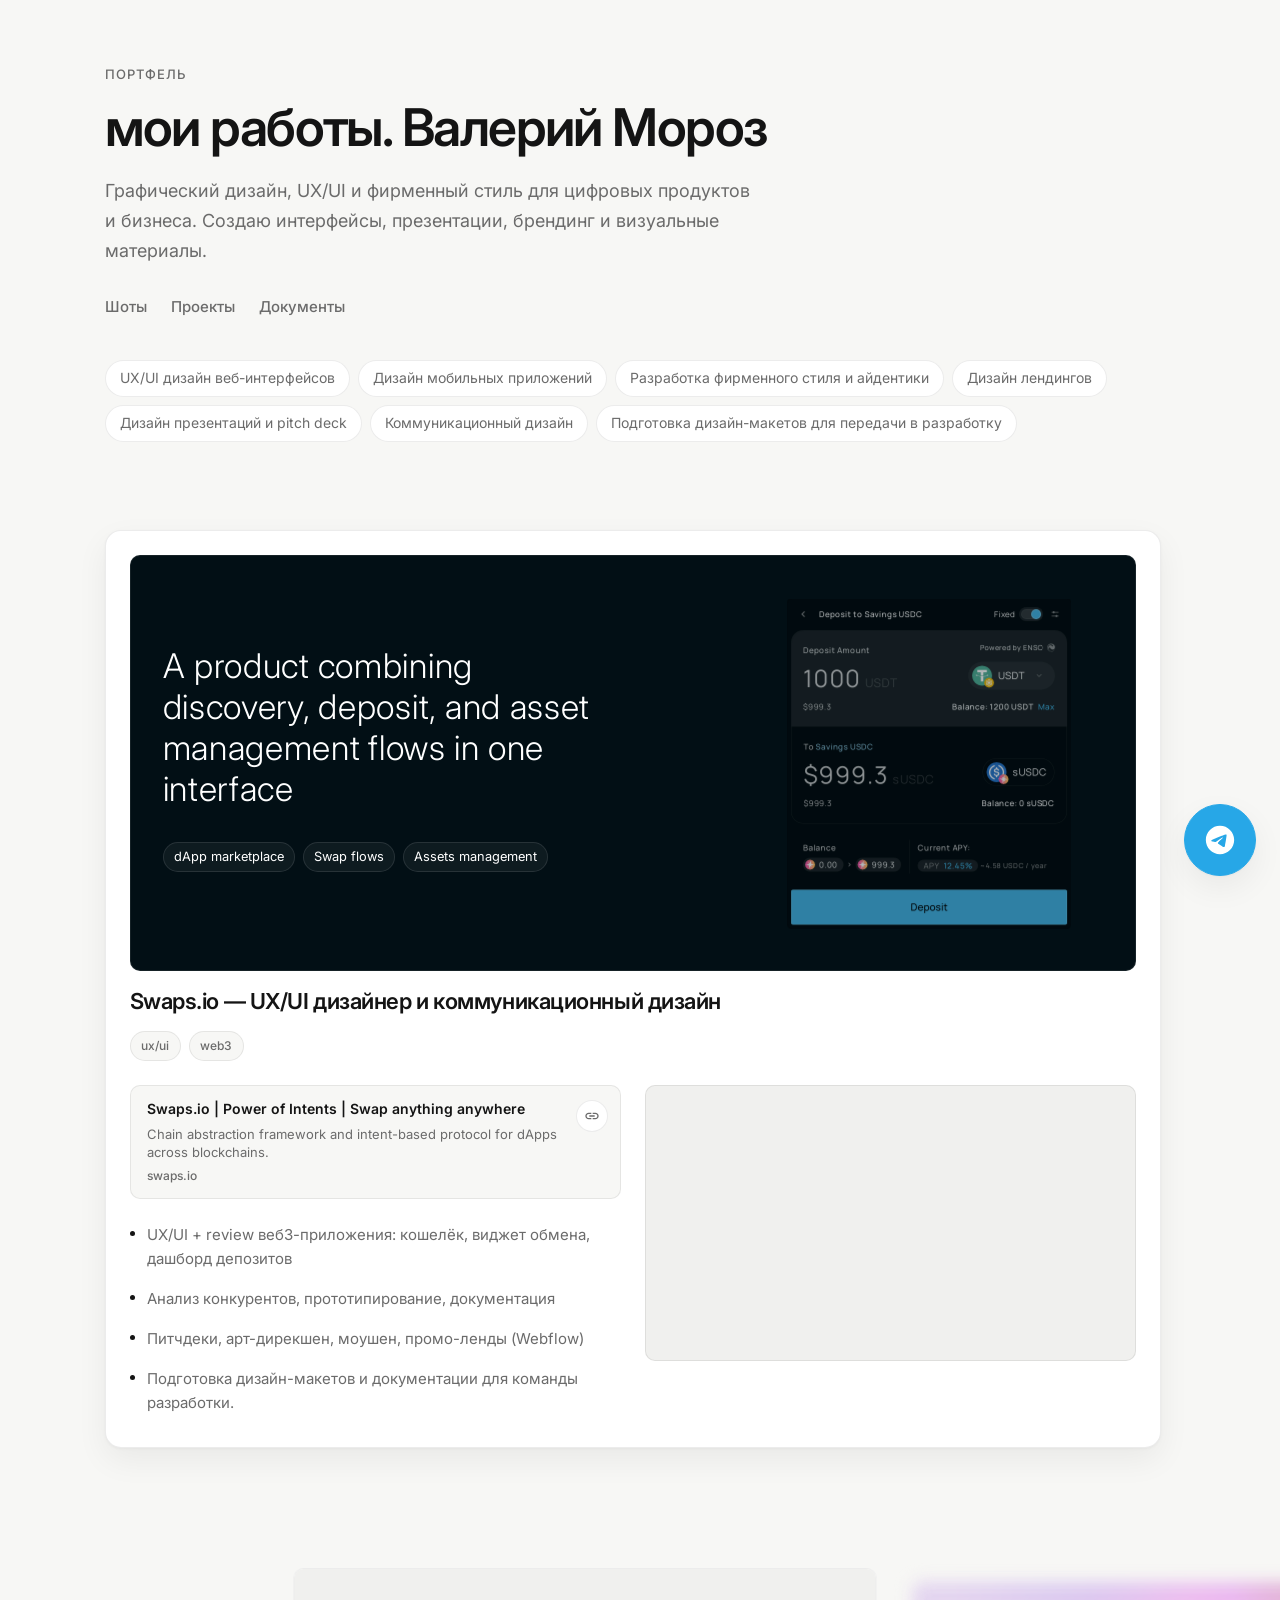
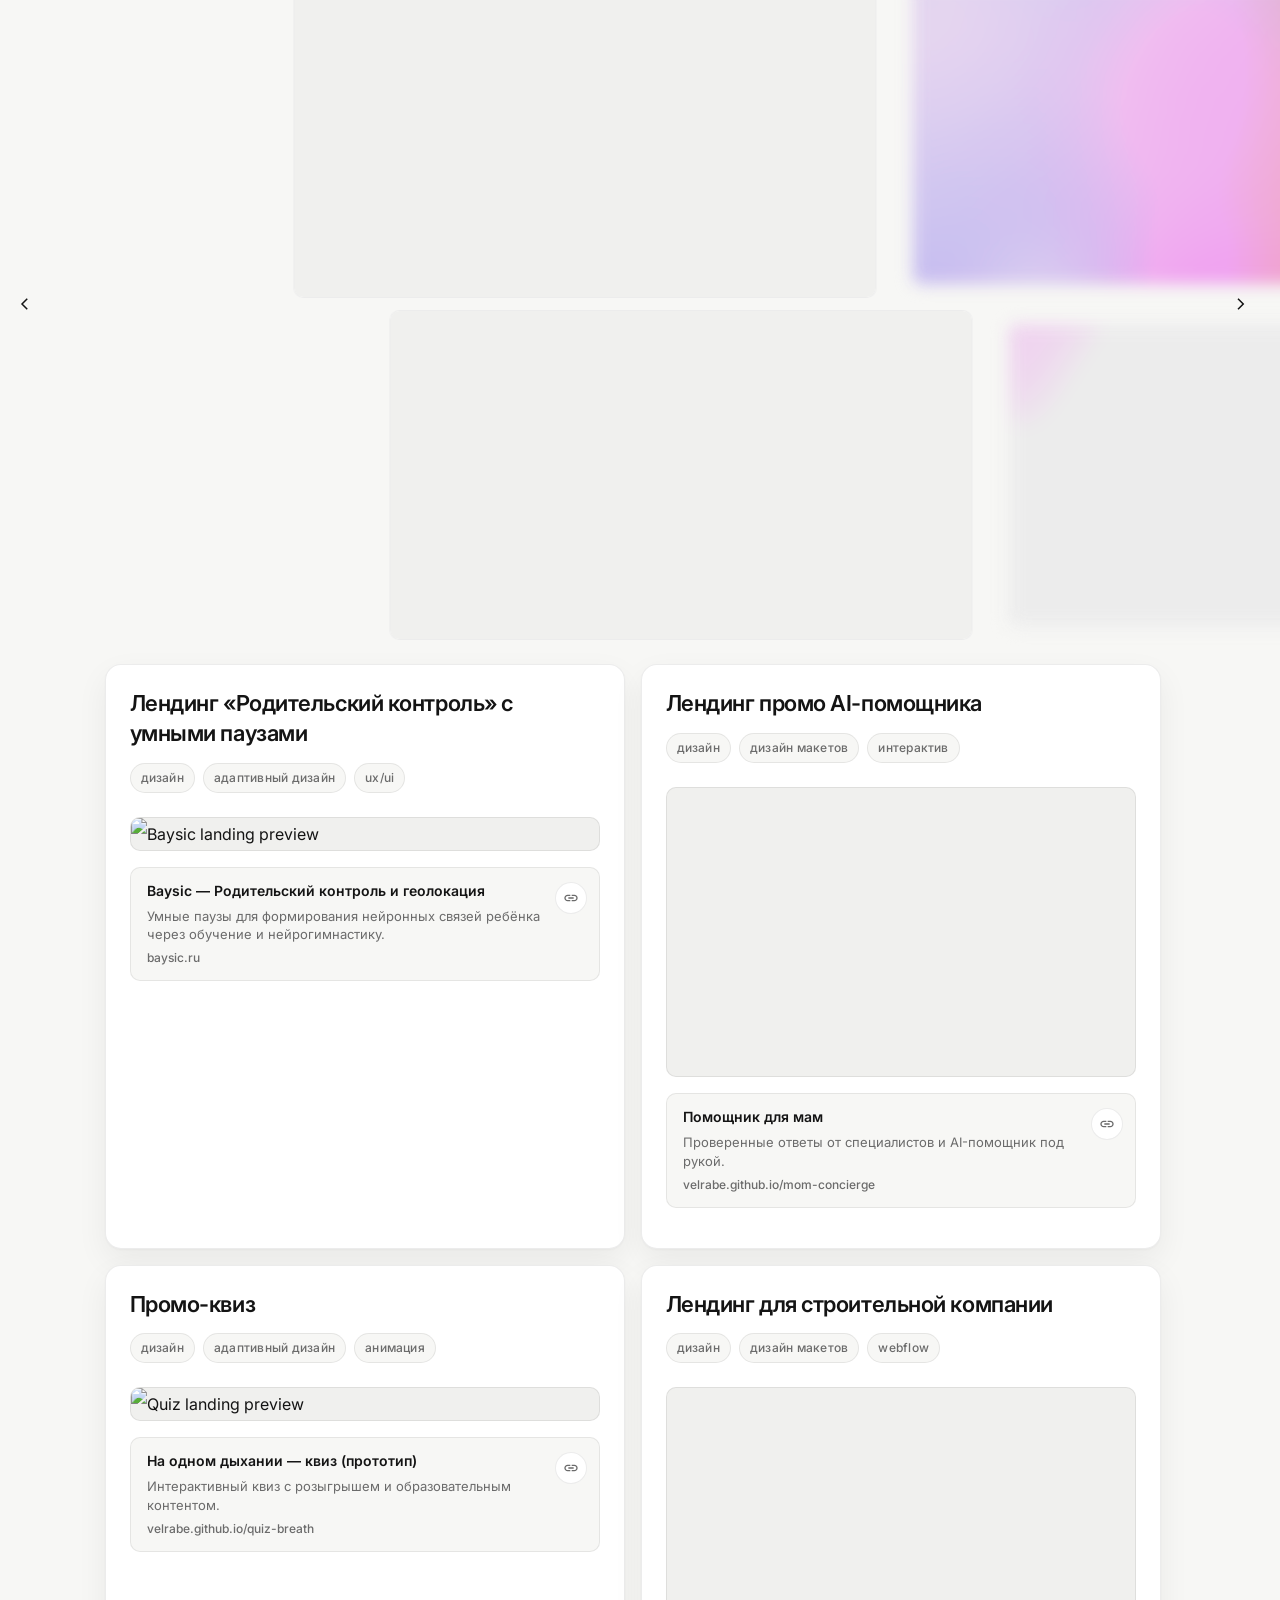
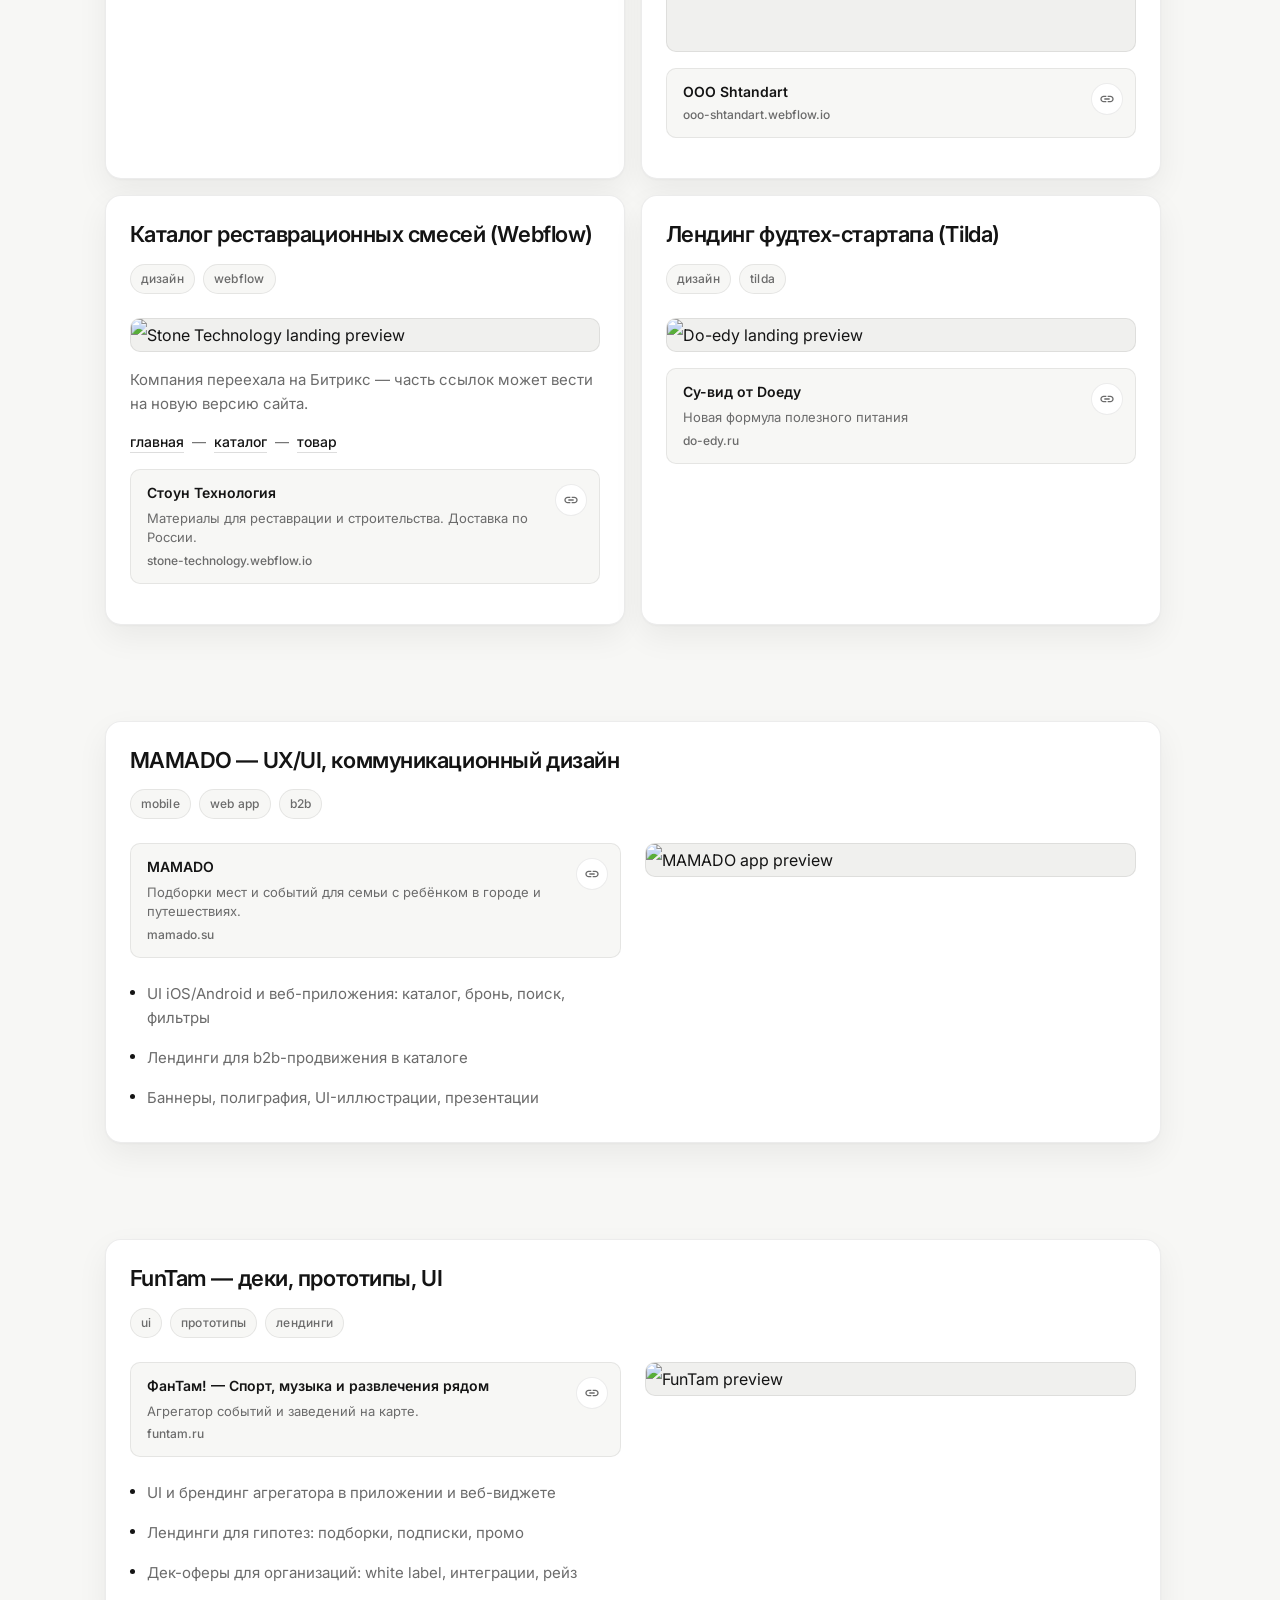
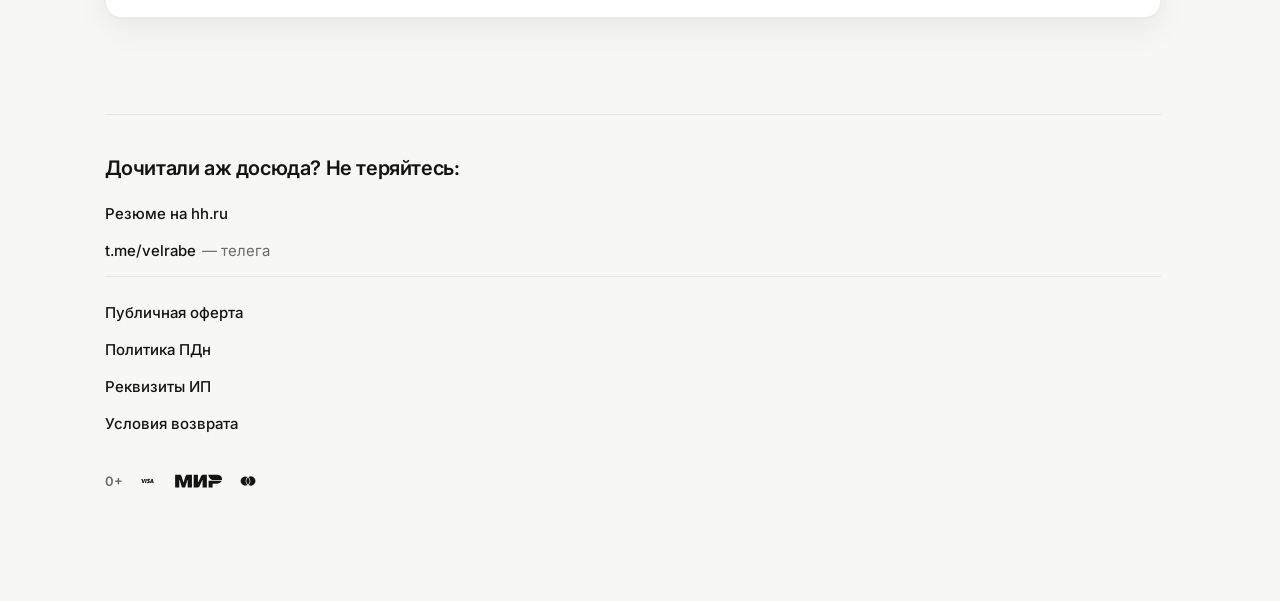
==== commit fadb50bc: "Add Google site verification meta" ====
--- a/index.html
+++ b/index.html
@@ -4,6 +4,7 @@
     <meta charset="utf-8" />
     <meta name="viewport" content="width=device-width, initial-scale=1" />
     <meta name="theme-color" content="#f7f7f5" />
+    <meta name="google-site-verification" content="eHu1dhsdAwnxCZvjA-lBVXQcMRkKy2IibZYhCRwm1eQ" />
     <meta
       name="description"
       content="Мои работы — продуктовый портфель Валерия Мороза: UX/UI, лендинги, коммуникационный дизайн."
--- a/css/works.css
+++ b/css/works.css
@@ -446,8 +446,12 @@
   border-color: transparent;
 }
 
-.works-page__showcase-gallery-frame > .works-page__carousel-control:hover::after {
-  opacity: 1;
+.works-page__showcase-gallery-frame > .works-page__carousel-control--prev:hover::after {
+  opacity: 0.5;
+}
+
+.works-page__showcase-gallery-frame > .works-page__carousel-control--next:hover::after {
+  opacity: 0.5;
 }
 
 .works-page__showcase-gallery-frame > .works-page__carousel-control::before {
@@ -468,9 +472,13 @@
   width: 2.5rem;
   height: 2.5rem;
   border-radius: 999rem;
+  background-color: transparent;
+  transform: translateX(0);
+  transition: transform 0.35s ease, background-color 0.2s ease;
+}
+
+.works-page__showcase-gallery-frame > .works-page__carousel-control:hover .works-page__carousel-control-icon-wrap {
   background-color: rgba(255, 255, 255, 1);
-  transform: translateX(0);
-  transition: transform 0.35s ease;
 }
 
 .works-page__showcase-gallery-frame > .works-page__carousel-control--prev:hover .works-page__carousel-control-icon-wrap {
@@ -595,11 +603,13 @@
   flex-direction: column;
   flex: 0 0 calc(var(--works-carousel-slide-height) * 16 / 9);
   width: calc(var(--works-carousel-slide-height) * 16 / 9);
+  position: relative;
   border: 0.0625rem solid var(--works-border);
   border-radius: var(--works-radius-sm);
   overflow: hidden;
   background-color: var(--works-surface);
-  opacity: 1;
+  opacity: 0.3;
+  transition: opacity 0.3s cubic-bezier(0.34, 1.25, 0.64, 1);
 }
 .works-page__carousel-slide.is-active {
   opacity: 1;
@@ -683,6 +693,272 @@
 .works-page__carousel-slide.is-pointer-active .works-page__carousel-slide-caption-wrap {
   opacity: 1;
   transition: opacity 0.6s ease-in-out;
+}
+
+@media (min-width: 48rem) {
+  .works-page__showcase-gallery {
+    padding-bottom: 0;
+  }
+
+  .works-page__showcase-gallery-frame {
+    min-height: 80vh;
+  }
+
+  .works-page__showcase-gallery-rows {
+    justify-content: center;
+  }
+
+  #gallery-branding {
+    --works-carousel-row-offset: -3rem;
+  }
+
+  #gallery-pitch {
+    --works-carousel-row-offset: 3rem;
+  }
+
+  #gallery-branding,
+  #gallery-pitch {
+    --works-carousel-slide-height: clamp(18rem, calc((80vh - 4rem) / 2), 26rem);
+  }
+
+  .works-page__carousel-slide {
+    opacity: 1;
+    filter: blur(0.55rem) saturate(1.18) brightness(1.12) contrast(0.88);
+    transform: scale(0.92);
+    transform-origin: center center;
+    isolation: isolate;
+    contain: paint;
+    transition:
+      opacity 0.45s ease,
+      filter 0.42s ease-in,
+      transform 0.42s ease-in;
+    will-change: filter, transform;
+  }
+
+  .works-page__carousel-slide.is-active {
+    filter: none;
+    transform: scale(1);
+    transition:
+      filter 0.5s ease-out,
+      transform 0.58s cubic-bezier(0.22, 1, 0.36, 1);
+  }
+
+  .works-page__carousel-slide-inner {
+    transition:
+      opacity 0.7s ease,
+      filter 0.7s ease;
+  }
+
+  .works-page__carousel-slide:not(.is-active) .works-page__carousel-slide-inner {
+    opacity: 0.3;
+  }
+
+  .works-page__carousel-slide.is-active .works-page__carousel-slide-inner {
+    opacity: 1;
+  }
+
+  .works-page__carousel-slide::before {
+    content: "";
+    position: absolute;
+    inset: -28%;
+    z-index: 0;
+    pointer-events: none;
+    background-image:
+      radial-gradient(circle at 26% 32%, rgba(122, 104, 255, 0.48) 0%, rgba(122, 104, 255, 0) 48%),
+      radial-gradient(circle at 72% 62%, rgba(255, 96, 152, 0.36) 0%, rgba(255, 96, 152, 0) 52%),
+      linear-gradient(135deg, rgba(255, 255, 255, 0.48) 0%, rgba(247, 247, 245, 0.04) 100%),
+      var(--carousel-slide-image);
+    background-blend-mode: screen, screen, screen, normal;
+    background-size: cover;
+    background-position: center center;
+    opacity: 0.9;
+    filter: blur(2.6rem) saturate(2.35) brightness(1.72) contrast(0.72);
+    transform: scale(1.16) rotate(-2deg);
+    transition:
+      opacity 0.7s ease,
+      transform 0.7s cubic-bezier(0.22, 1, 0.36, 1);
+  }
+
+  #gallery-pitch .works-page__carousel-slide::before {
+    transform: scale(1.16) rotate(2deg);
+  }
+
+  .works-page__carousel-slide.is-active::before {
+    opacity: 0;
+    transform: scale(1.03);
+  }
+
+  .works-page__carousel-slide-inner {
+    position: relative;
+    z-index: 1;
+  }
+
+  .works-page__carousel-slide:not(.is-active) .works-page__carousel-img {
+    filter: saturate(1.35) brightness(1.2) contrast(0.82);
+    opacity: 0.9;
+  }
+
+  .works-page__carousel-slide::after {
+    content: "";
+    position: absolute;
+    inset: 0;
+    z-index: 3;
+    pointer-events: none;
+    border-radius: inherit;
+    opacity: 0;
+    background-image: linear-gradient(
+      90deg,
+      rgba(247, 247, 245, 0) 0%,
+      rgba(255, 255, 255, 0.58) 46%,
+      rgba(247, 247, 245, 0) 100%
+    );
+    transform: translateX(-120%);
+  }
+
+  #gallery-pitch .works-page__carousel-slide::after {
+    background-image: linear-gradient(
+      270deg,
+      rgba(247, 247, 245, 0) 0%,
+      rgba(255, 255, 255, 0.58) 46%,
+      rgba(247, 247, 245, 0) 100%
+    );
+    transform: translateX(120%);
+  }
+
+  #gallery-branding .works-page__carousel-slide.is-active.is-activating {
+    animation: works-carousel-card-focus-in 0.82s cubic-bezier(0.22, 1, 0.36, 1) both;
+  }
+
+  #gallery-pitch .works-page__carousel-slide.is-active.is-activating {
+    animation: works-carousel-card-focus-in 0.82s cubic-bezier(0.22, 1, 0.36, 1) both;
+  }
+
+  #gallery-branding .works-page__carousel-slide.is-active.is-activating::after {
+    animation: works-carousel-card-sweep-left 0.82s cubic-bezier(0.22, 1, 0.36, 1) both;
+  }
+
+  #gallery-pitch .works-page__carousel-slide.is-active.is-activating::after {
+    animation: works-carousel-card-sweep-right 0.82s cubic-bezier(0.22, 1, 0.36, 1) both;
+  }
+
+  .works-page__carousel-slide.is-deactivating {
+    animation: works-carousel-card-focus-out 0.42s cubic-bezier(0.55, 0, 0.8, 0.2) both;
+  }
+
+  .works-page__carousel-slide.is-deactivating .works-page__carousel-slide-inner {
+    animation: works-carousel-card-inner-out 0.42s ease-in both;
+  }
+
+  #gallery-branding .works-page__carousel-slide.is-deactivating::before {
+    animation: works-carousel-aura-in-left 0.42s ease-in both;
+  }
+
+  #gallery-pitch .works-page__carousel-slide.is-deactivating::before {
+    animation: works-carousel-aura-in-right 0.42s ease-in both;
+  }
+
+  @keyframes works-carousel-card-focus-in {
+    0% {
+      opacity: 0.88;
+      transform: scale(0.985);
+    }
+
+    48% {
+      opacity: 1;
+      transform: scale(1.006);
+    }
+
+    100% {
+      opacity: 1;
+      transform: scale(1);
+    }
+  }
+
+  @keyframes works-carousel-card-focus-out {
+    0% {
+      filter: none;
+      transform: scale(1);
+    }
+
+    100% {
+      filter: blur(0.55rem) saturate(1.18) brightness(1.12) contrast(0.88);
+      transform: scale(0.92);
+    }
+  }
+
+  @keyframes works-carousel-card-inner-out {
+    0% {
+      opacity: 1;
+    }
+
+    100% {
+      opacity: 0.3;
+    }
+  }
+
+  @keyframes works-carousel-aura-in-left {
+    0% {
+      opacity: 0;
+      transform: scale(1.03);
+    }
+
+    100% {
+      opacity: 0.9;
+      transform: scale(1.16) rotate(-2deg);
+    }
+  }
+
+  @keyframes works-carousel-aura-in-right {
+    0% {
+      opacity: 0;
+      transform: scale(1.03);
+    }
+
+    100% {
+      opacity: 0.9;
+      transform: scale(1.16) rotate(2deg);
+    }
+  }
+
+  @keyframes works-carousel-card-sweep-left {
+    0% {
+      opacity: 0;
+      transform: translateX(-120%);
+    }
+
+    22% {
+      opacity: 0.24;
+    }
+
+    58% {
+      opacity: 0.1;
+    }
+
+    100% {
+      opacity: 0;
+      transform: translateX(120%);
+    }
+  }
+
+  @keyframes works-carousel-card-sweep-right {
+    0% {
+      opacity: 0;
+      transform: translateX(120%);
+    }
+
+    22% {
+      opacity: 0.24;
+    }
+
+    58% {
+      opacity: 0.1;
+    }
+
+    100% {
+      opacity: 0;
+      transform: translateX(-120%);
+    }
+  }
 }
 
 .works-page__carousel-slide-fullscreen {
@@ -1417,7 +1693,10 @@
   overflow: hidden;
   opacity: 0;
   transform: translateY(1.25rem);
-  transition: opacity 0.7s ease, transform 0.7s ease, box-shadow 0.25s ease;
+  transition:
+    opacity 0.7s ease,
+    transform 0.7s ease,
+    box-shadow 0.16s ease-in;
 }
 
 .works-page__card.is-visible {
@@ -1428,6 +1707,10 @@
 .works-page__card:hover {
   box-shadow: 0 0.0625rem 0.1875rem rgba(20, 20, 20, 0.05),
     0 1rem 2.5rem rgba(20, 20, 20, 0.08);
+  transition:
+    opacity 0.7s ease,
+    transform 0.7s ease,
+    box-shadow 0.24s ease-out;
 }
 
 .works-page__card-head {
@@ -2291,10 +2574,89 @@
 }
 
 @media (max-width: 47.9375rem) {
+  .works-page__offerings {
+    padding-bottom: clamp(2rem, 8vw, 3rem);
+  }
+
+  .works-page__offerings-cloud {
+    display: grid;
+    grid-template-columns: 1fr;
+    gap: 0.625rem;
+    border-top: 0.0625rem solid var(--works-border);
+    border-bottom: 0.0625rem solid var(--works-border);
+    padding-top: 0.875rem;
+    padding-bottom: 0.875rem;
+  }
+
+  .works-page__offerings-item-wrap {
+    margin-right: 0;
+    margin-bottom: 0;
+  }
+
+  .works-page__offerings-item {
+    flex-direction: row;
+    align-items: flex-start;
+    font-size: 0.9375rem;
+    line-height: 1.45;
+    color: var(--works-muted);
+    border: 0;
+    border-radius: 0;
+    background-color: transparent;
+    padding: 0;
+  }
+
+  .works-page__offerings-item::before {
+    content: "";
+    flex: 0 0 auto;
+    width: 0.25rem;
+    height: 0.25rem;
+    border-radius: 999rem;
+    background-color: var(--works-text);
+    opacity: 0.45;
+    margin-top: 0.625rem;
+    margin-right: 0.625rem;
+  }
+
+  .works-page__section-grid,
+  .works-page__section-row {
+    gap: 1rem;
+  }
+
+  .works-page__card-head {
+    padding-top: 1.25rem;
+    padding-right: 1rem;
+    padding-bottom: 0.875rem;
+    padding-left: 1rem;
+  }
+
+  .works-page__card-title {
+    font-size: 1.25rem;
+    line-height: 1.3;
+    letter-spacing: -0.02em;
+  }
+
+  .works-page__card-body {
+    gap: 1rem;
+    padding-right: 1rem;
+    padding-bottom: 1rem;
+    padding-left: 1rem;
+  }
+
+  .works-page__media {
+    padding-bottom: 0;
+  }
+
+  .works-page__card--cover-first > .works-page__case-cover {
+    padding-top: 1rem;
+    padding-right: 1rem;
+    padding-left: 1rem;
+  }
+
   .works-page__carousel-shell {
     margin-left: calc(-1 * var(--works-gutter));
     margin-right: calc(-1 * var(--works-gutter));
     width: calc(100% + 2 * var(--works-gutter));
+    overflow: hidden;
   }
 
   .works-page__showcase-head {
@@ -2316,7 +2678,7 @@
   }
 
   .works-page__carousel-nav--mobile {
-    display: flex;
+    display: none;
   }
 
   .works-page__carousel-control--desktop {
@@ -2331,36 +2693,157 @@
   .works-page__showcase-gallery-rows {
     width: 100%;
     max-width: none;
+    overflow: hidden;
+    touch-action: auto;
   }
 
   .works-page__showcase-gallery-frame > .works-page__carousel-control {
-    width: 2.5rem;
-  }
-
-  .works-page__showcase-gallery-frame > .works-page__carousel-control--prev {
-    left: calc(-1 * var(--works-gutter));
-  }
-
-  .works-page__showcase-gallery-frame > .works-page__carousel-control--next {
-    right: calc(-1 * var(--works-gutter));
+    display: none;
+  }
+
+  .works-page__carousel-viewport {
+    overflow-x: auto;
+    overflow-y: hidden;
+    scroll-snap-type: x mandatory;
+    scroll-padding-left: var(--works-gutter);
+    scroll-padding-right: var(--works-gutter);
+    -webkit-overflow-scrolling: touch;
+    scrollbar-width: none;
+    touch-action: pan-x pan-y;
+  }
+
+  .works-page__carousel-viewport::-webkit-scrollbar {
+    display: none;
+  }
+
+  .works-page__carousel-viewport.is-mirror-syncing {
+    scroll-snap-type: none;
+  }
+
+  .works-page__carousel-track {
+    width: max-content;
+    min-width: 0;
+    gap: 0.75rem;
+    padding-left: var(--works-gutter);
+    padding-right: var(--works-gutter);
+    transform: none;
+    transition: none;
+    will-change: auto;
   }
 
   .works-page__carousel-slide {
-    flex: 0 0 100%;
-    width: 100%;
-    border-radius: 0;
-    border-left: 0;
-    border-right: 0;
+    flex: 0 0 calc(100vw - 2 * var(--works-gutter));
+    width: calc(100vw - 2 * var(--works-gutter));
+    max-width: 100%;
+    opacity: 1;
+    border-radius: var(--works-radius-sm);
+    scroll-snap-align: center;
+    scroll-snap-stop: always;
   }
 
   .works-page__carousel-slide-inner {
     width: 100%;
     height: auto;
     aspect-ratio: 16 / 9;
+    cursor: pointer;
   }
 
   .works-page__carousel-img {
     height: 100%;
     object-fit: cover;
   }
-}
+
+  .works-page__carousel-slide:hover .works-page__carousel-img {
+    filter: none;
+    opacity: 1;
+    transform: none;
+  }
+
+  .works-page__carousel-slide:hover .works-page__carousel-slide-caption-wrap {
+    opacity: 0;
+  }
+
+  .works-page__carousel-slide.is-touch-revealed .works-page__carousel-img {
+    filter: blur(4rem);
+    opacity: 0.24;
+    transform:
+      scale(1.08)
+      translate(var(--slide-hover-x, 0), var(--slide-hover-y, 0))
+      rotate(var(--slide-hover-rotate, 0deg));
+  }
+
+  .works-page__carousel-slide-caption-wrap {
+    justify-content: flex-end;
+    background-image: linear-gradient(
+      to top,
+      rgba(247, 247, 245, 0.96) 0%,
+      rgba(247, 247, 245, 0.76) 42%,
+      rgba(247, 247, 245, 0) 100%
+    );
+  }
+
+  .works-page__carousel-slide.is-touch-revealed .works-page__carousel-slide-caption-wrap {
+    opacity: 1;
+  }
+
+  .works-page__carousel-slide-caption-preview-wrap {
+    display: none;
+  }
+
+  .works-page__carousel-slide-caption-text-wrap {
+    margin-top: 0;
+    padding-top: 0.875rem;
+    padding-right: 0.875rem;
+    padding-bottom: 0.875rem;
+    padding-left: 0.875rem;
+  }
+
+  .works-page__carousel-slide-caption-heading-wrap {
+    align-items: flex-start;
+    gap: 0.75rem;
+  }
+
+  .works-page__carousel-slide-caption-title {
+    font-size: clamp(1rem, 5vw, 1.25rem);
+    line-height: 1.1;
+    letter-spacing: 0;
+  }
+
+  .works-page__carousel-slide-caption-year {
+    font-size: 0.75rem;
+    line-height: 1.2;
+  }
+
+  .works-page__carousel-slide-caption-tags {
+    margin-top: 0.5rem;
+  }
+
+  .works-page__carousel-slide-caption-tag-wrap {
+    margin-right: 0.25rem;
+    margin-bottom: 0.25rem;
+  }
+
+  .works-page__carousel-slide-caption-tag {
+    font-size: 0.625rem;
+    line-height: 0.875rem;
+    padding-top: 0.1875rem;
+    padding-bottom: 0.1875rem;
+    padding-left: 0.4375rem;
+    padding-right: 0.4375rem;
+  }
+
+  .works-page__carousel-slide-fullscreen {
+    top: 0.75rem;
+    right: 0.75rem;
+    width: 2rem;
+    height: 2rem;
+    border-radius: 999rem;
+    background-color: rgba(255, 255, 255, 0.9);
+    box-shadow: 0 0.25rem 1.25rem rgba(20, 20, 20, 0.12);
+  }
+
+  .works-page__carousel-slide-fullscreen-icon {
+    width: 1rem;
+    height: 1rem;
+  }
+}
--- a/css/app-widget.css
+++ b/css/app-widget.css
@@ -782,3 +782,278 @@
     padding-top: 1rem;
   }
 }
+
+@media (max-width: 47.9375rem) {
+  .works-page__case-cover-panel {
+    height: auto;
+    min-height: 0;
+    border-radius: 0.875rem;
+    background:
+      radial-gradient(circle at 20% 0%, rgba(68, 178, 226, 0.16), transparent 38%),
+      #020f15;
+  }
+
+  .works-page__case-cover-main {
+    flex-direction: column;
+    align-items: stretch;
+    padding-top: 1rem;
+    padding-bottom: 1rem;
+    padding-left: 1rem;
+    padding-right: 1rem;
+    gap: 1rem;
+  }
+
+  .works-page__case-cover-quote-wrap {
+    width: 100%;
+    justify-content: flex-start;
+    padding-right: 0;
+    gap: 0.75rem;
+  }
+
+  .works-page__case-cover-quote-text {
+    font-size: clamp(1.35rem, 6vw, 1.75rem);
+    line-height: 1.15;
+    letter-spacing: -0.02em;
+  }
+
+  .works-page__case-cover-tags {
+    gap: 0.375rem;
+  }
+
+  .works-page__case-cover-tag-wrap {
+    padding-right: 0;
+    padding-bottom: 0;
+  }
+
+  .works-page__case-cover-tag {
+    font-size: 0.6875rem;
+    line-height: 1rem;
+    padding-top: 0.1875rem;
+    padding-bottom: 0.1875rem;
+    padding-left: 0.5rem;
+    padding-right: 0.5rem;
+  }
+
+  .works-page__case-widget-slot {
+    width: 100%;
+    align-items: stretch;
+    justify-content: flex-start;
+    padding-left: 0;
+    transform: none;
+    opacity: 1;
+    will-change: auto;
+  }
+
+  .works-page__case-widget-scale {
+    width: 100%;
+    align-items: stretch;
+    transform: none;
+  }
+
+  .works-page__case-widget-scale .app-widget,
+  .app-widget {
+    width: 100%;
+    max-width: 100%;
+    border-radius: 0.75rem;
+  }
+
+  .app-widget {
+    overflow: hidden;
+  }
+
+  .app-widget__header {
+    padding-top: 0.625rem;
+    padding-right: 0.625rem;
+    padding-left: 0.625rem;
+    gap: 0.375rem;
+  }
+
+  .app-widget__header-left {
+    min-width: 0;
+    gap: 0.375rem;
+  }
+
+  .app-widget__header-right {
+    flex: 0 0 auto;
+  }
+
+  .app-widget__icon-btn {
+    width: 2rem;
+    height: 2rem;
+  }
+
+  .app-widget__icon {
+    width: 1rem;
+    height: 1rem;
+  }
+
+  .app-widget__title-wrap {
+    min-width: 0;
+  }
+
+  .app-widget__title {
+    font-size: 0.75rem;
+    line-height: 1.2;
+    letter-spacing: 0.02em;
+  }
+
+  .app-widget__toggle-row {
+    height: 2rem;
+    gap: 0.375rem;
+  }
+
+  .app-widget__toggle-label {
+    font-size: 0.75rem;
+    letter-spacing: 0.02em;
+  }
+
+  .app-widget__switch-wrap {
+    padding: 0.1875rem;
+  }
+
+  .app-widget__switch-track {
+    width: 2rem;
+  }
+
+  .app-widget__switch-dot {
+    width: 1rem;
+    height: 1rem;
+  }
+
+  .app-widget__body {
+    padding: 0.5rem;
+    gap: 0.375rem;
+  }
+
+  .app-widget__input {
+    min-width: 0;
+    padding: 0.875rem;
+    gap: 0.5rem;
+  }
+
+  .app-widget__input--top {
+    border-top-left-radius: 1rem;
+    border-top-right-radius: 1rem;
+  }
+
+  .app-widget__input--bottom {
+    border-bottom-left-radius: 1rem;
+    border-bottom-right-radius: 1rem;
+  }
+
+  .app-widget__input-left {
+    min-width: 0;
+    gap: 0.375rem;
+  }
+
+  .app-widget__input-right {
+    flex: 0 0 auto;
+    max-width: 42%;
+    min-width: 0;
+    gap: 0.375rem;
+  }
+
+  .app-widget__input-label,
+  .app-widget__input-fiat {
+    font-size: 0.75rem;
+    line-height: 1.2;
+    letter-spacing: 0.02em;
+  }
+
+  .app-widget__input-amount-row {
+    gap: 0.3125rem;
+  }
+
+  .app-widget__input-amount {
+    font-size: clamp(1.75rem, 9vw, 2.25rem);
+    line-height: 1.15;
+    letter-spacing: 0.02em;
+  }
+
+  .app-widget__input-ticker {
+    font-size: 0.875rem;
+    letter-spacing: 0.02em;
+  }
+
+  .app-widget__powered-wrap,
+  .app-widget__powered-spacer,
+  .app-widget__balance-row,
+  .app-widget__selector-chevron-wrap,
+  .app-widget__info-note-wrap {
+    display: none;
+  }
+
+  .app-widget__selector {
+    gap: 0.375rem;
+    padding-top: 0.375rem;
+    padding-right: 0.625rem;
+    padding-bottom: 0.375rem;
+    padding-left: 0.375rem;
+  }
+
+  .app-widget__selector-icon-wrap {
+    width: 1.75rem;
+    height: 1.75rem;
+  }
+
+  .app-widget__selector-network-wrap {
+    right: -0.125rem;
+    bottom: -0.125rem;
+    width: 0.875rem;
+    height: 0.875rem;
+  }
+
+  .app-widget__selector-label {
+    font-size: 0.875rem;
+    letter-spacing: 0.02em;
+  }
+
+  .app-widget__info-row {
+    flex-direction: column;
+    padding: 0.875rem;
+    gap: 0.625rem;
+  }
+
+  .app-widget__info-divider {
+    display: none;
+  }
+
+  .app-widget__info-title {
+    font-size: 0.75rem;
+    line-height: 1.2;
+    letter-spacing: 0.02em;
+  }
+
+  .app-widget__chip {
+    gap: 0.375rem;
+    padding-top: 0.1875rem;
+    padding-right: 0.5rem;
+    padding-bottom: 0.1875rem;
+    padding-left: 0.1875rem;
+  }
+
+  .app-widget__chip--apy {
+    padding-left: 0.5rem;
+  }
+
+  .app-widget__chip-icon-wrap {
+    width: 1rem;
+    height: 1rem;
+  }
+
+  .app-widget__chip-text,
+  .app-widget__chip-apy-label,
+  .app-widget__chip-apy-value {
+    font-size: 0.75rem;
+    letter-spacing: 0.02em;
+  }
+
+  .app-widget__deposit-btn {
+    padding: 0.875rem;
+    border-radius: 0.375rem;
+  }
+
+  .app-widget__deposit-btn-text {
+    font-size: 1rem;
+  }
+}
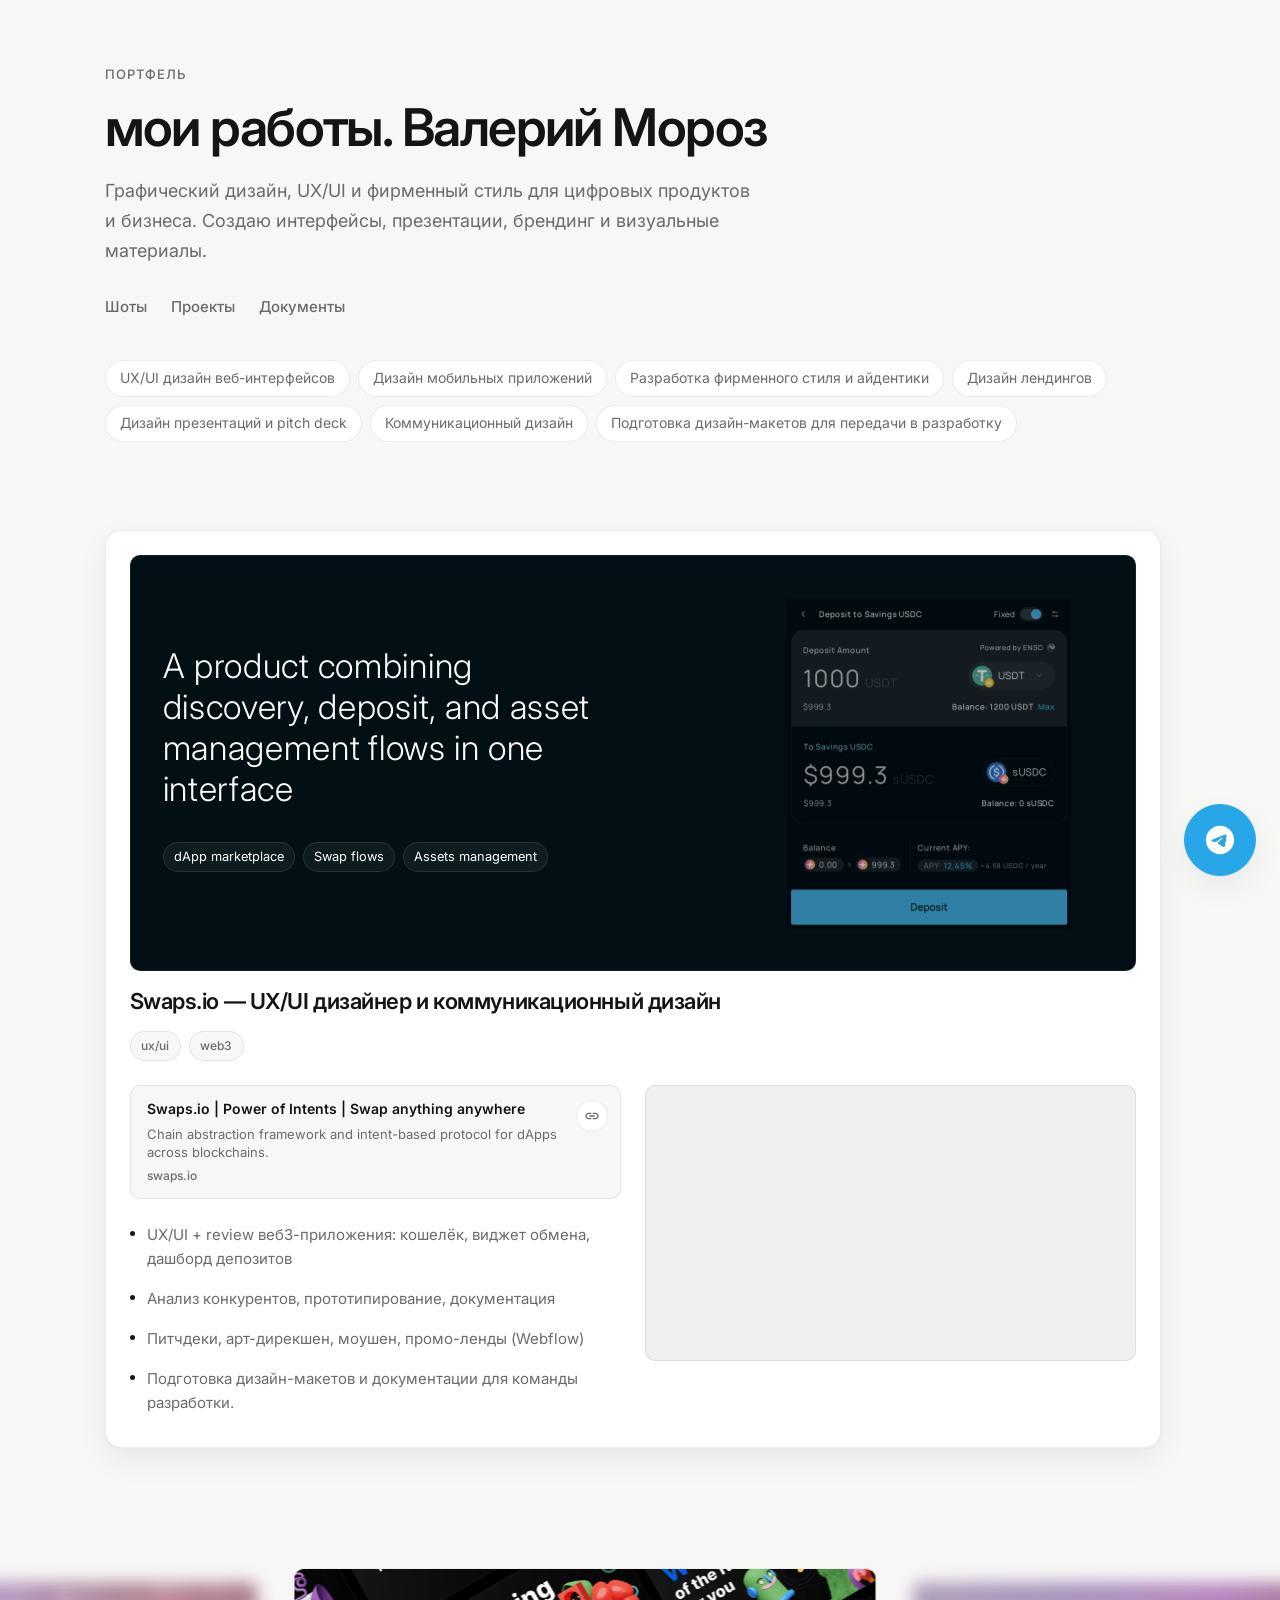
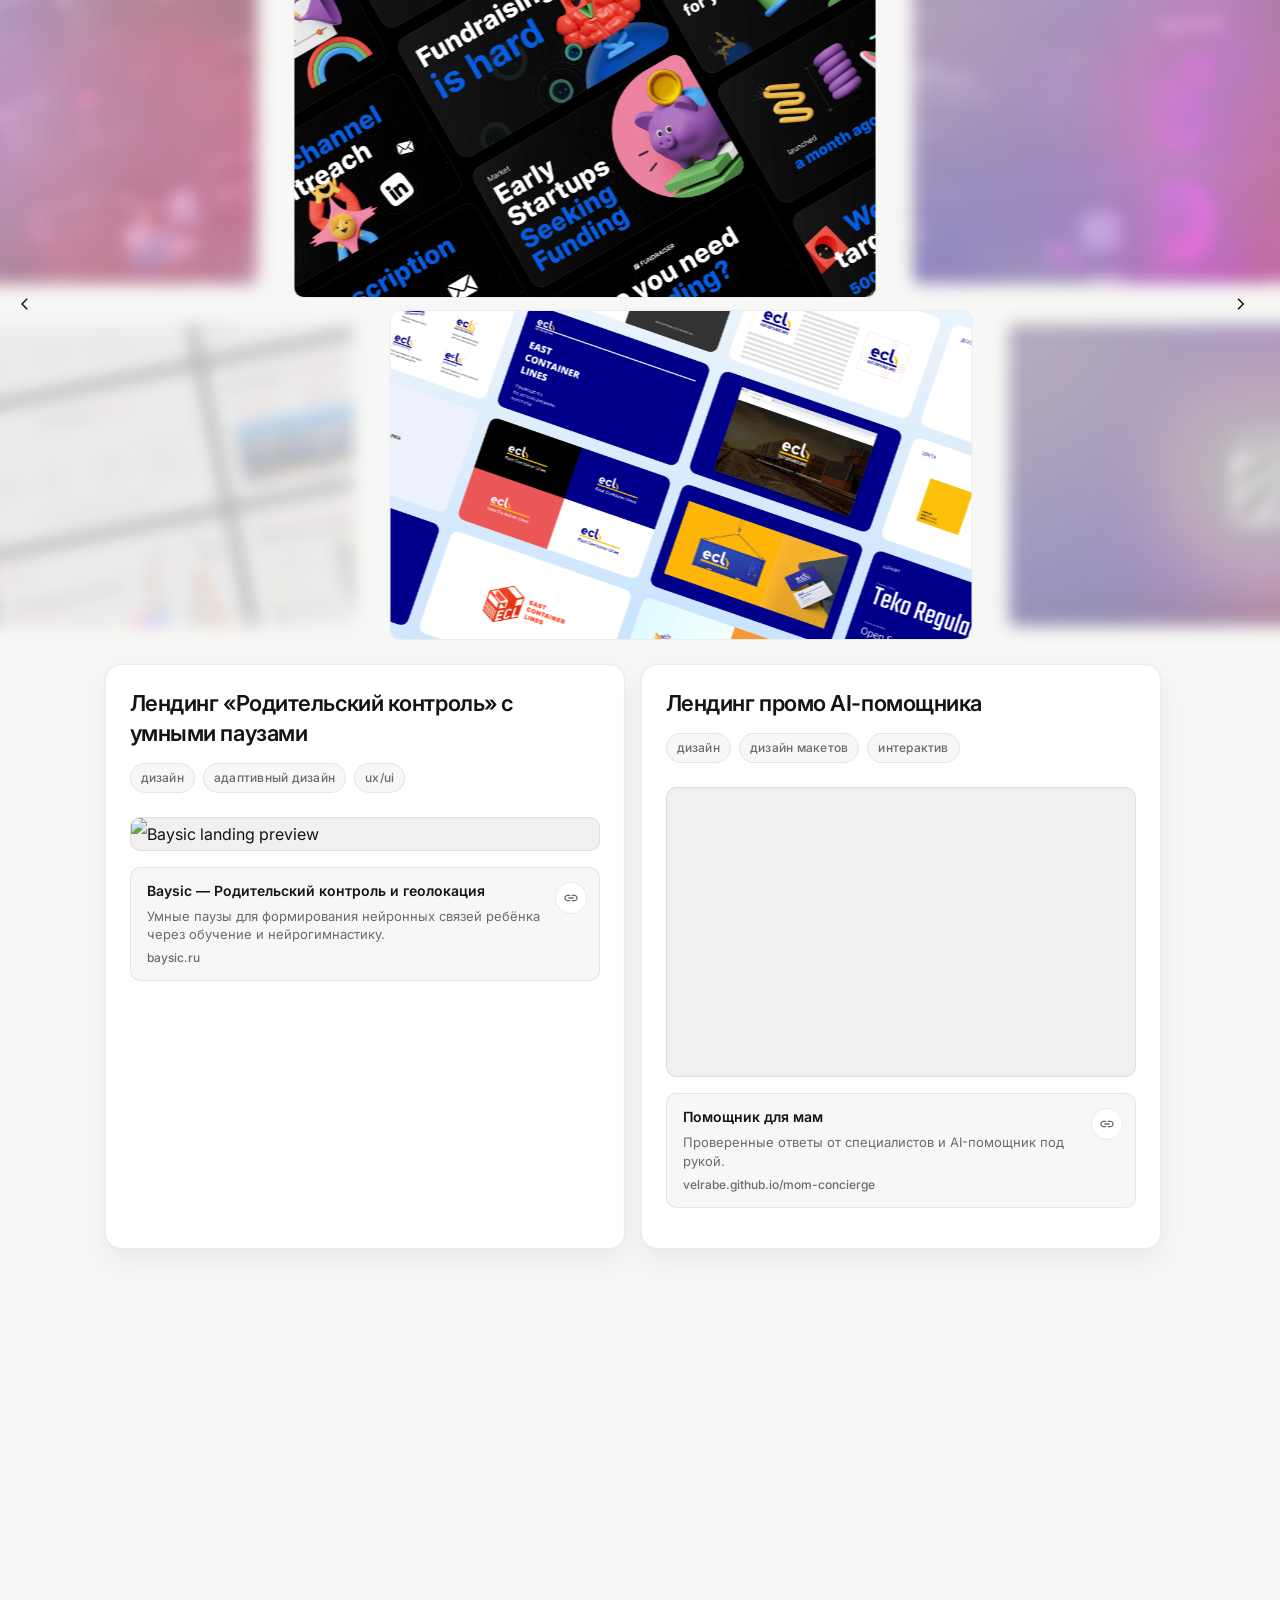
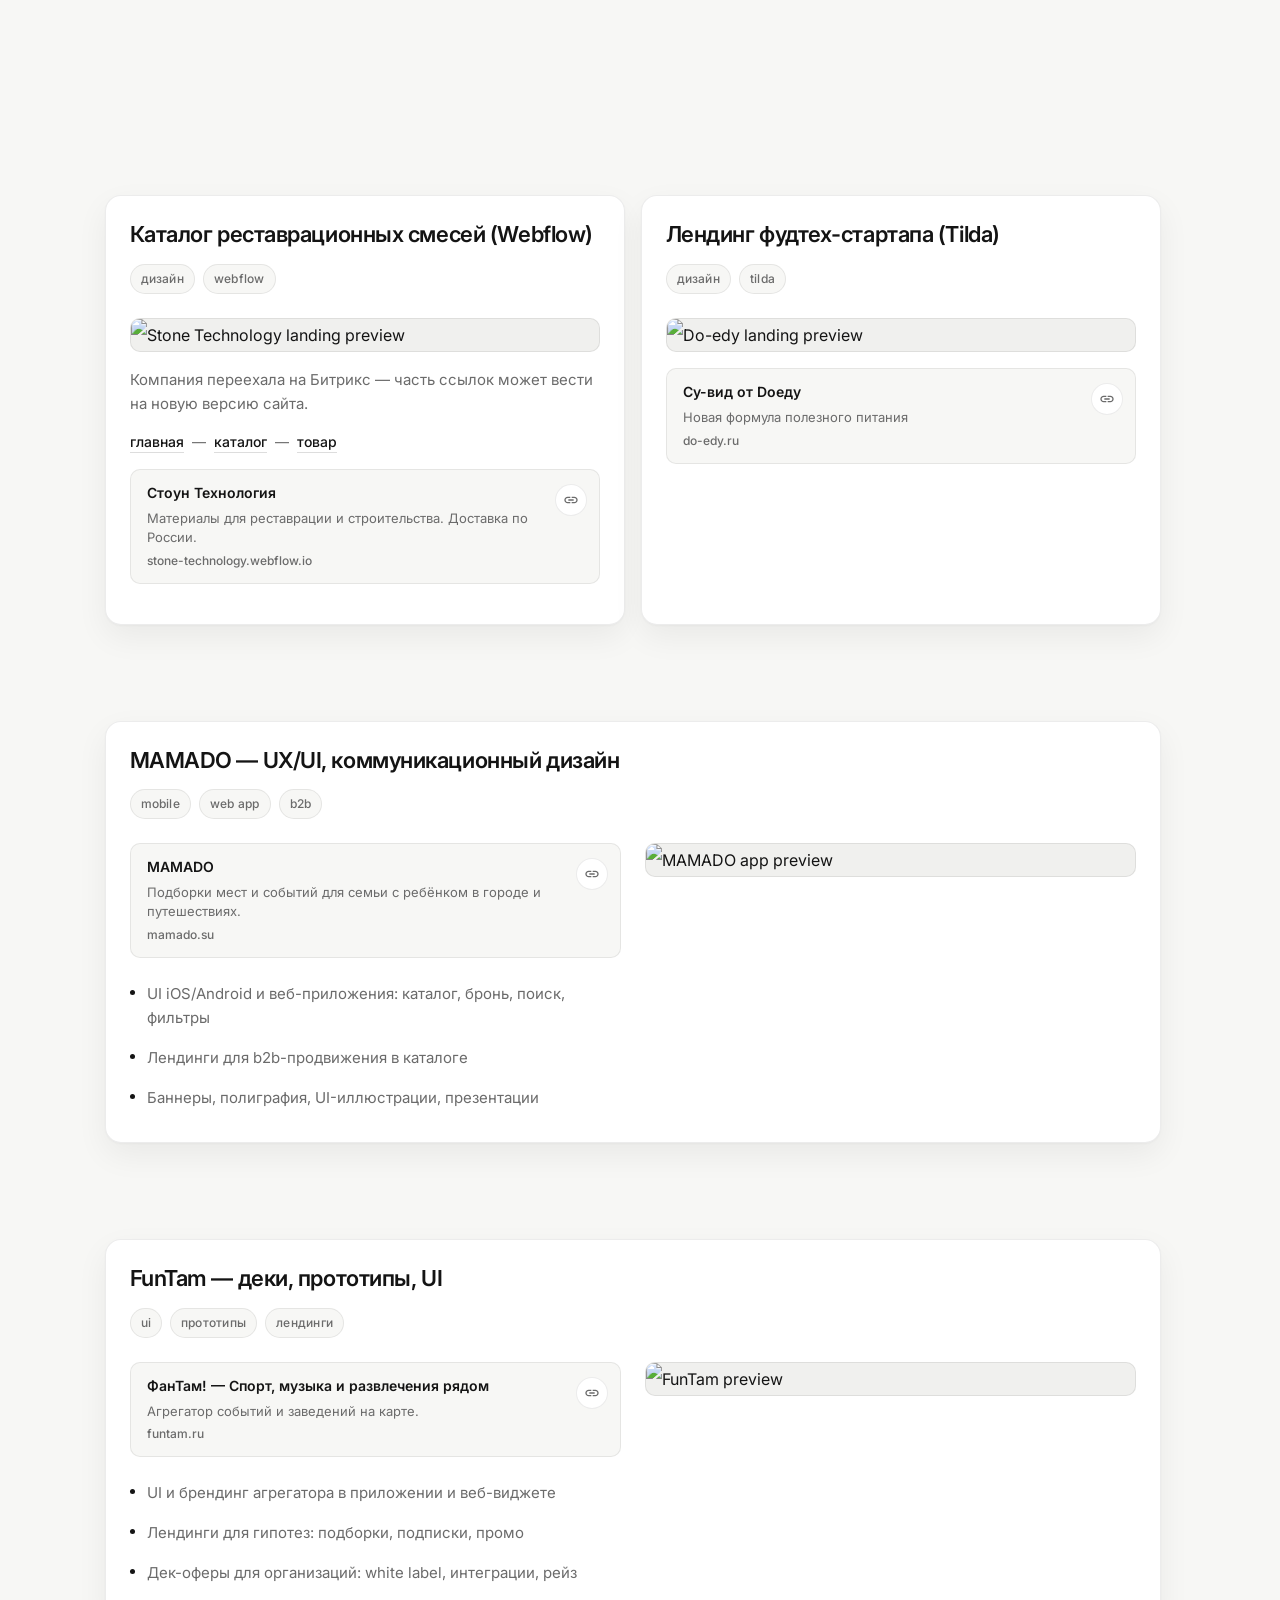
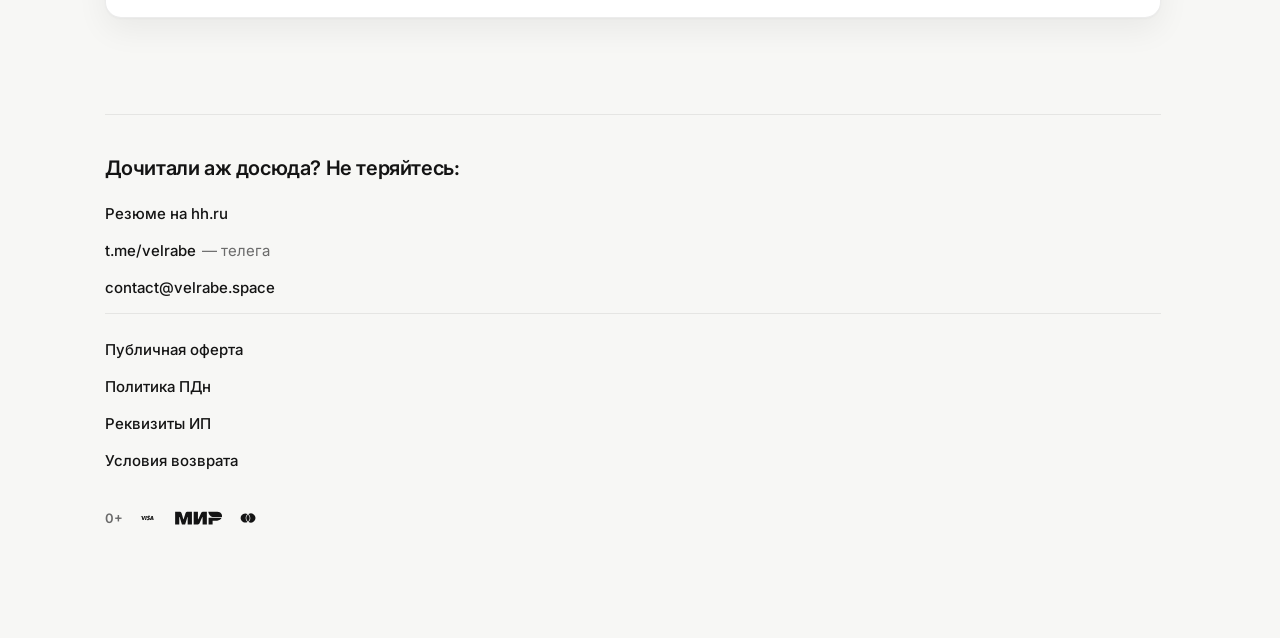
==== commit f6729f6e: "Add footer email copy action" ====
--- a/index.html
+++ b/index.html
@@ -1246,6 +1246,17 @@
                   <span class="works-page__footer-link-label">— телега</span>
                 </div>
               </div>
+              <div class="works-page__footer-link-row">
+                <button
+                  class="works-page__footer-link works-page__footer-copy-link"
+                  type="button"
+                  data-copy-email="contact@velrabe.space"
+                  aria-label="Скопировать contact@velrabe.space"
+                >
+                  <span class="works-page__footer-link-text">contact@velrabe.space</span>
+                  <span class="works-page__copy-tooltip" aria-hidden="true">Скопировано</span>
+                </button>
+              </div>
             </div>
             <div class="works-page__footer-meta">
               <div class="works-page__footer-docs">
--- a/css/works.css
+++ b/css/works.css
@@ -2060,6 +2060,7 @@
 }
 
 .works-page__footer-link {
+  position: relative;
   display: flex;
   flex-direction: row;
   align-items: center;
@@ -2088,6 +2089,34 @@
   border-bottom-color: var(--works-border-strong);
 }
 
+.works-page__footer-copy-link {
+  gap: 0.5rem;
+}
+
+.works-page__copy-tooltip {
+  display: inline-flex;
+  align-items: center;
+  border: 0.0625rem solid var(--works-border);
+  border-radius: 999rem;
+  background-color: rgba(20, 20, 20, 0.92);
+  color: #fff;
+  padding: 0.125rem 0.5rem;
+  font-size: 0.75rem;
+  font-weight: 500;
+  line-height: 1.125rem;
+  pointer-events: none;
+  opacity: 0;
+  transform: translate3d(-0.25rem, 0, 0);
+  transition:
+    opacity 0.16s ease,
+    transform 0.16s ease;
+}
+
+.works-page__footer-copy-link[data-copied="true"] .works-page__copy-tooltip {
+  opacity: 1;
+  transform: translate3d(0, 0, 0);
+}
+
 .works-page__footer-link-label-wrap {
   display: flex;
   flex-direction: column;
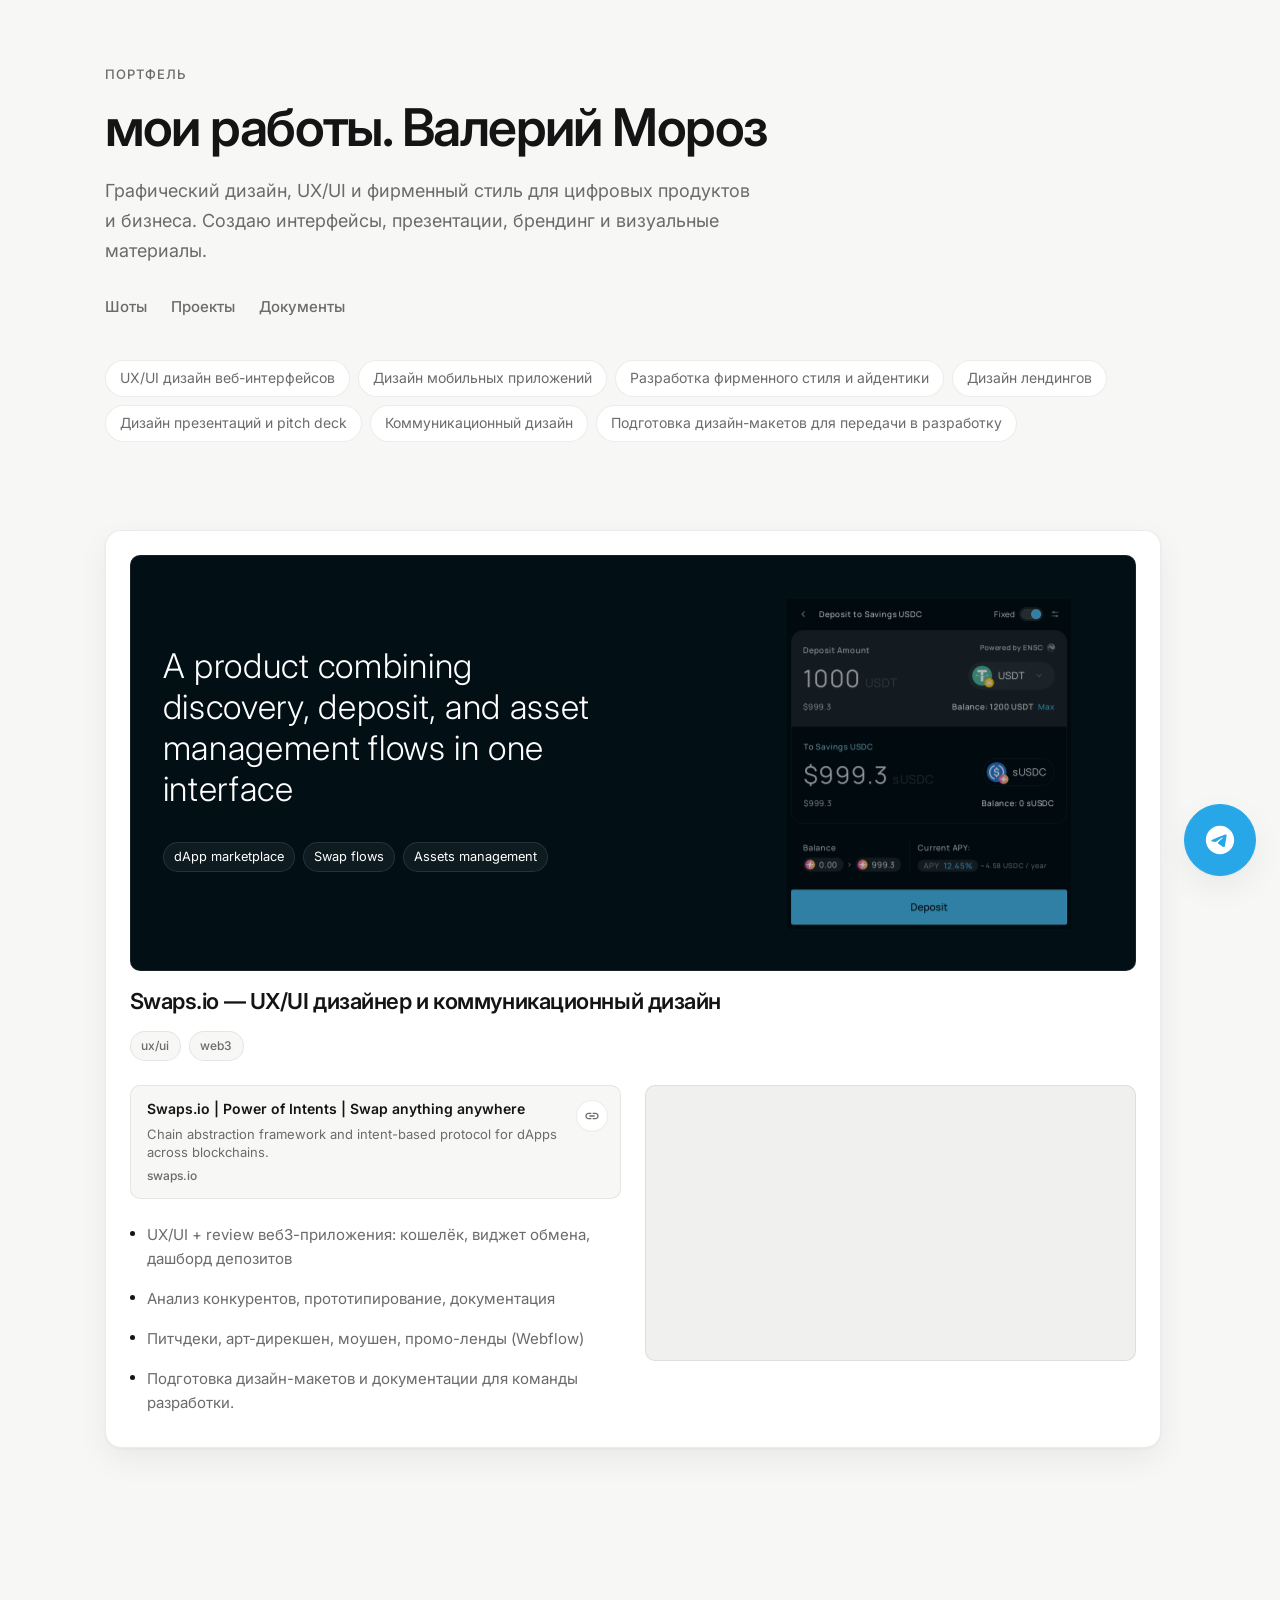
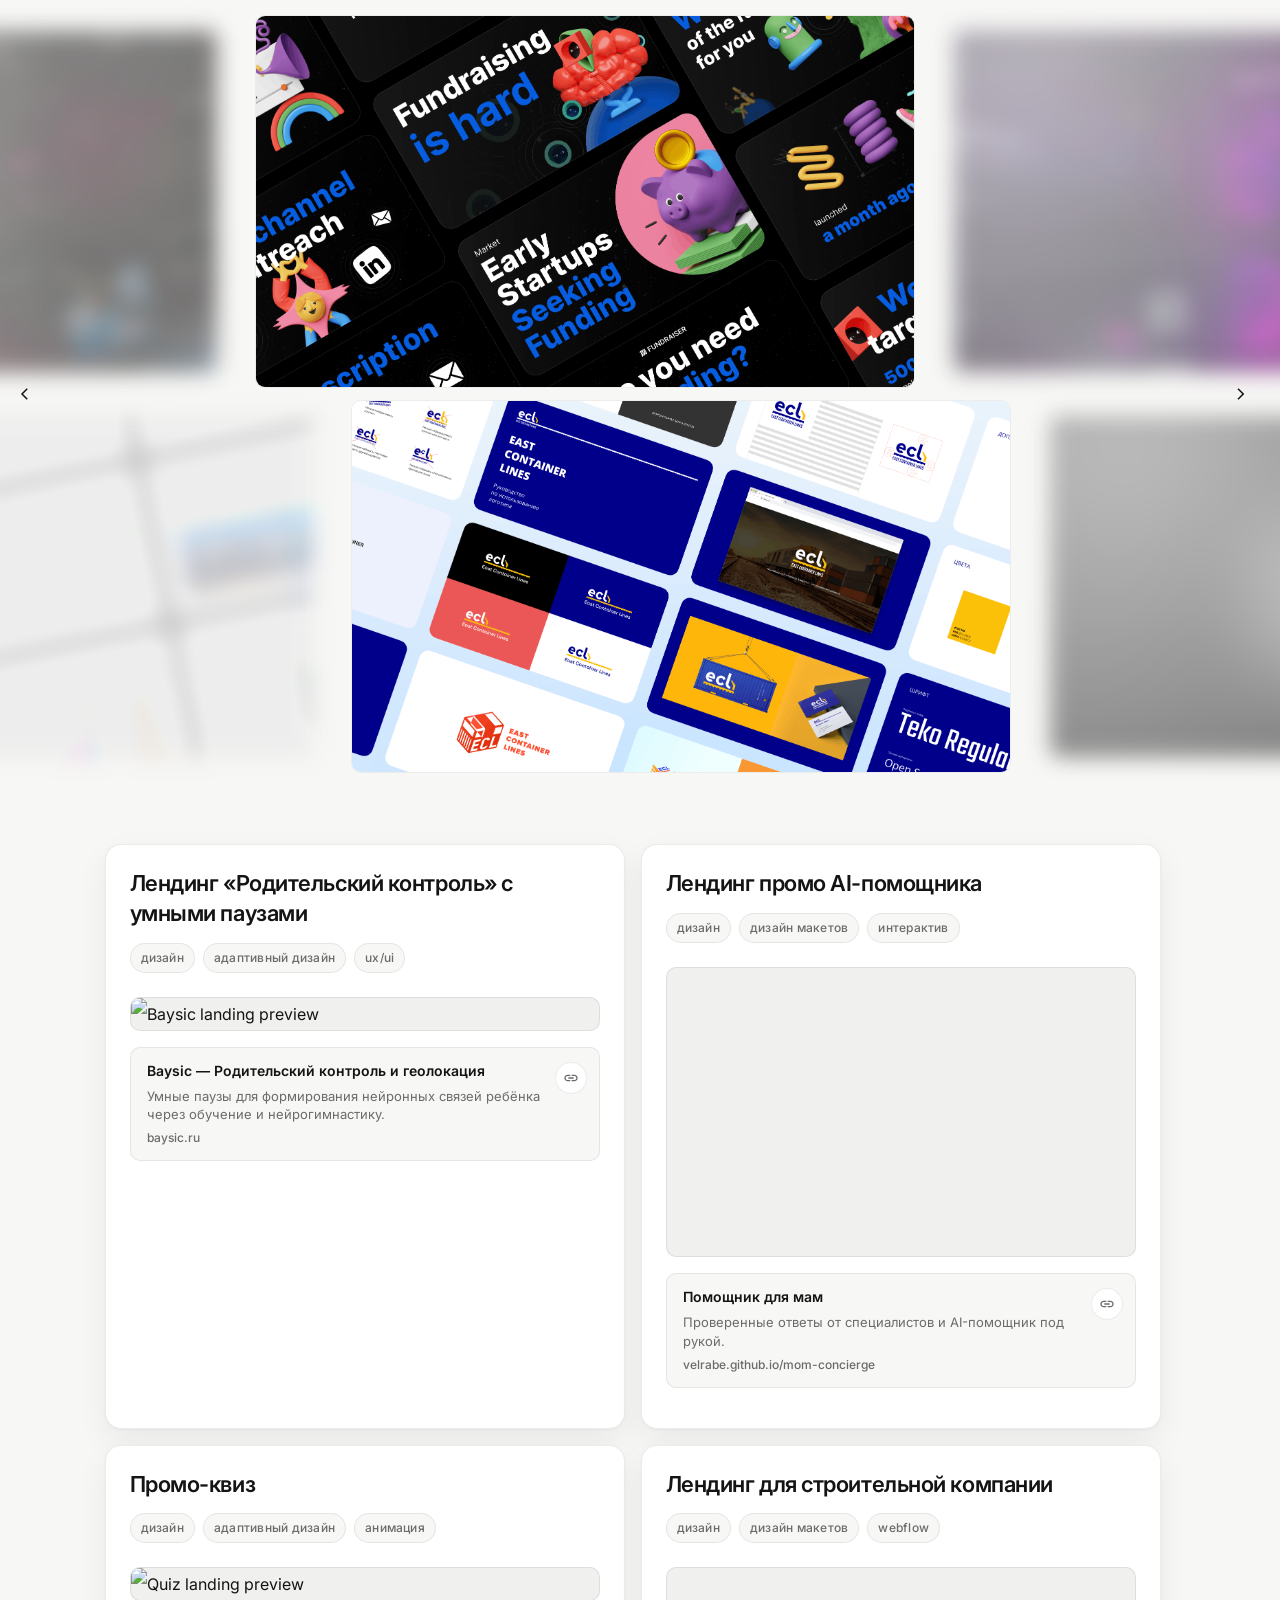
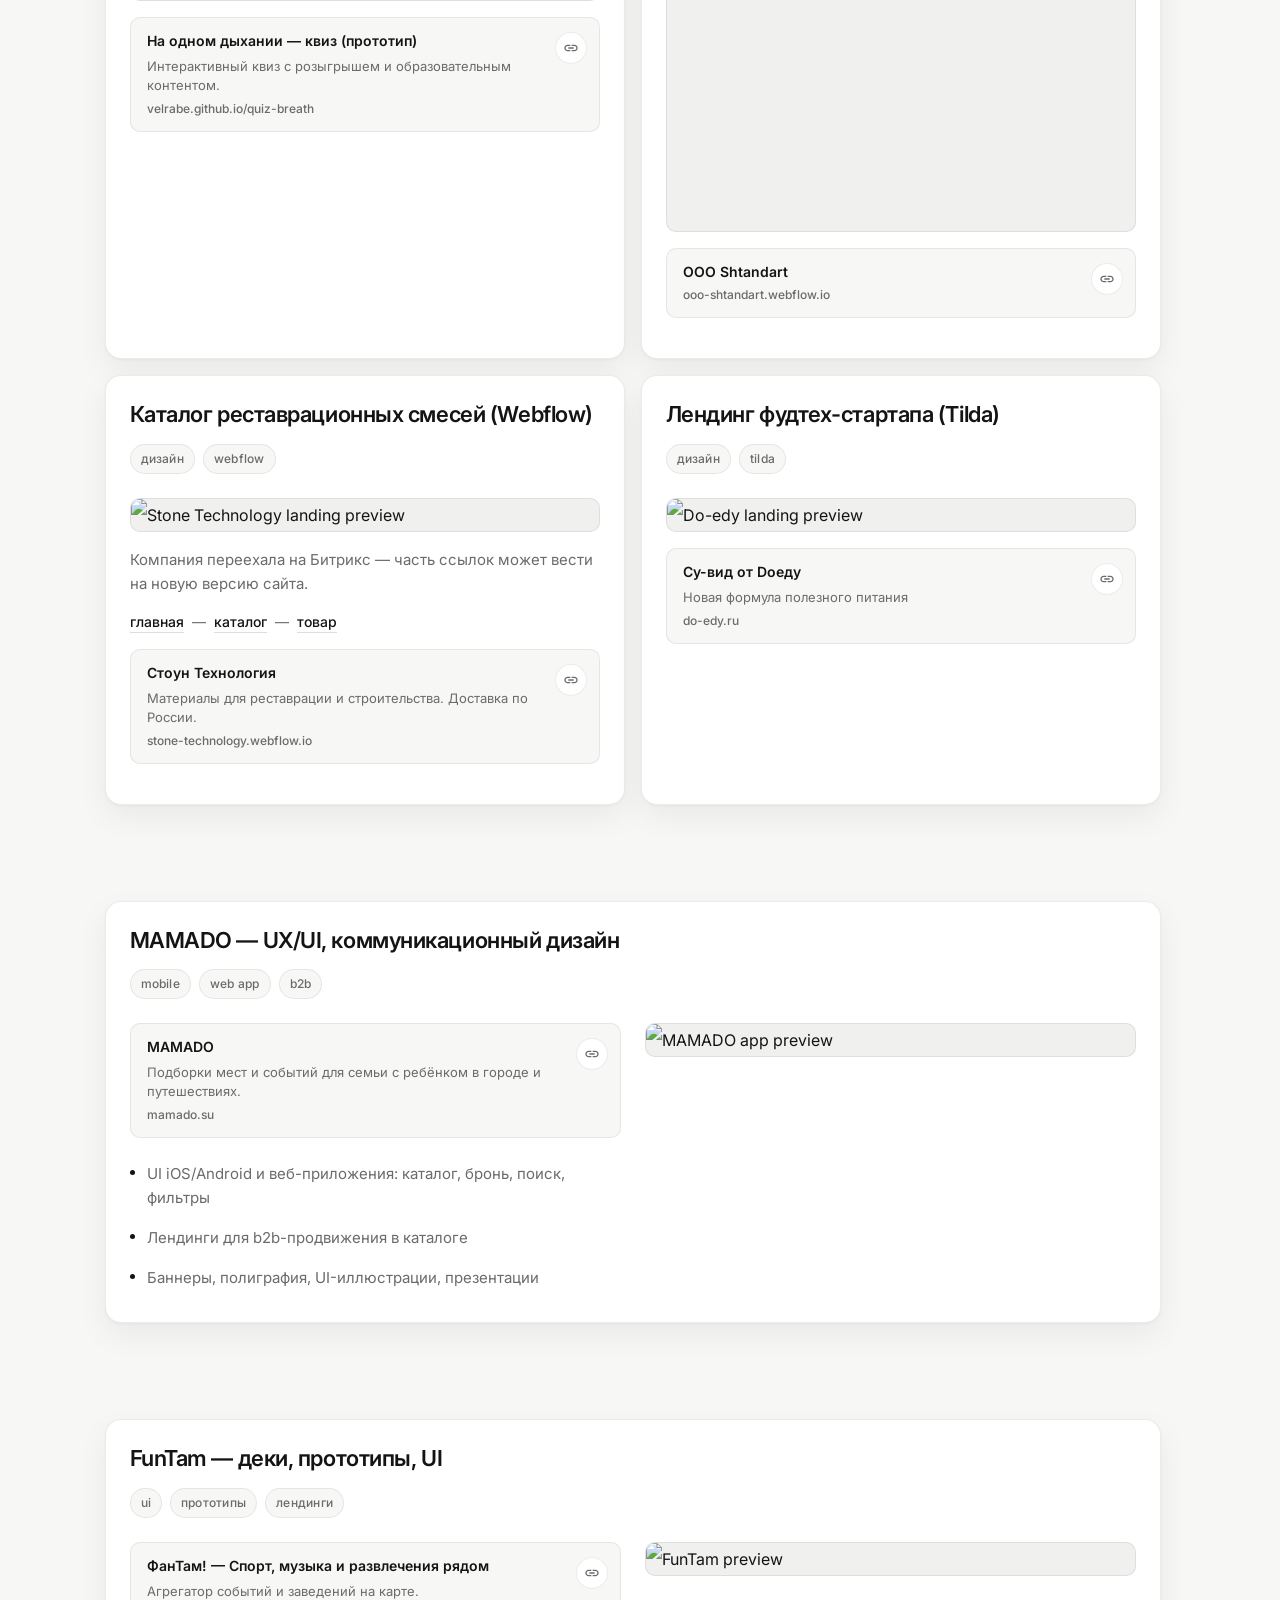
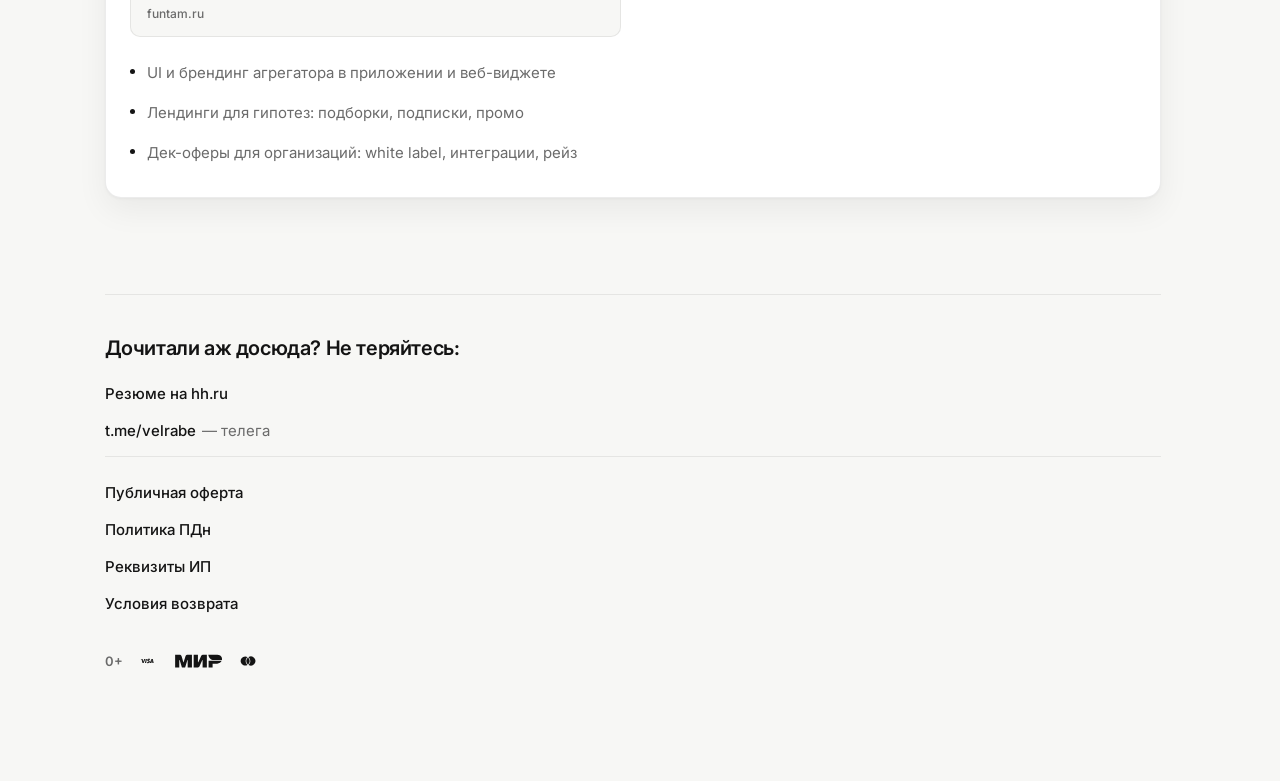
==== commit f35b1465: "Sync local portfolio assets and HTML to GitHub Pages. Update case images, add counter preview video," ====
--- a/index.html
+++ b/index.html
@@ -4,7 +4,6 @@
     <meta charset="utf-8" />
     <meta name="viewport" content="width=device-width, initial-scale=1" />
     <meta name="theme-color" content="#f7f7f5" />
-    <meta name="google-site-verification" content="eHu1dhsdAwnxCZvjA-lBVXQcMRkKy2IibZYhCRwm1eQ" />
     <meta
       name="description"
       content="Мои работы — продуктовый портфель Валерия Мороза: UX/UI, лендинги, коммуникационный дизайн."
@@ -1246,17 +1245,6 @@
                   <span class="works-page__footer-link-label">— телега</span>
                 </div>
               </div>
-              <div class="works-page__footer-link-row">
-                <button
-                  class="works-page__footer-link works-page__footer-copy-link"
-                  type="button"
-                  data-copy-email="contact@velrabe.space"
-                  aria-label="Скопировать contact@velrabe.space"
-                >
-                  <span class="works-page__footer-link-text">contact@velrabe.space</span>
-                  <span class="works-page__copy-tooltip" aria-hidden="true">Скопировано</span>
-                </button>
-              </div>
             </div>
             <div class="works-page__footer-meta">
               <div class="works-page__footer-docs">
--- a/css/works.css
+++ b/css/works.css
@@ -644,9 +644,9 @@
   transform: scale(1) translate(0, 0) rotate(0deg);
   transform-origin: center center;
   transition:
-    filter 0.6s ease-in-out,
-    transform 0.6s ease-in-out,
-    opacity 0.6s ease-in-out;
+    filter var(--works-carousel-cover-hover-duration, 0.68s) var(--works-carousel-cover-hover-ease, cubic-bezier(0.22, 1, 0.36, 1)),
+    transform var(--works-carousel-cover-hover-duration, 0.68s) var(--works-carousel-cover-hover-ease, cubic-bezier(0.22, 1, 0.36, 1)),
+    opacity var(--works-carousel-cover-hover-duration, 0.68s) var(--works-carousel-cover-hover-ease, cubic-bezier(0.22, 1, 0.36, 1));
   transition-delay: 0s;
 }
 
@@ -660,16 +660,12 @@
 
 .works-page__carousel-slide:hover .works-page__carousel-img,
 .works-page__carousel-slide.is-pointer-active .works-page__carousel-img {
-  filter: blur(250px);
-  opacity: 0.2;
+  filter: blur(var(--works-carousel-cover-hover-blur, 11rem));
+  opacity: var(--works-carousel-cover-hover-opacity, 0.2);
   transform:
-    scale(1.1)
+    scale(var(--works-carousel-cover-hover-scale, 1.16))
     translate(var(--slide-hover-x, 0), var(--slide-hover-y, 0))
     rotate(var(--slide-hover-rotate, 0deg));
-  transition:
-    filter 0.6s ease-in-out,
-    transform 0.6s ease-in-out,
-    opacity 0.6s ease-in-out;
 }
 
 .works-page__carousel-slide-caption-wrap {
@@ -685,7 +681,7 @@
   min-height: 0;
   opacity: 0;
   pointer-events: none;
-  transition: opacity 0.6s ease-in-out;
+  transition: opacity var(--works-carousel-cover-hover-duration, 0.68s) var(--works-carousel-cover-hover-ease, cubic-bezier(0.22, 1, 0.36, 1));
   transition-delay: 0s;
 }
 
@@ -697,11 +693,22 @@
 
 @media (min-width: 48rem) {
   .works-page__showcase-gallery {
-    padding-bottom: 0;
+    --works-gallery-y-padding: clamp(3.5rem, 7vh, 6rem);
+    --works-gallery-y-padding-total: clamp(7rem, 14vh, 12rem);
+    --works-carousel-inactive-blur: 0.72rem;
+    --works-carousel-cover-hover-blur: clamp(8rem, 12vw, 13rem);
+    --works-carousel-cover-hover-duration: 0.68s;
+    --works-carousel-cover-hover-ease: cubic-bezier(0.22, 1, 0.36, 1);
+    --works-carousel-cover-hover-opacity: 0.18;
+    --works-carousel-cover-hover-scale: 1.18;
+    min-height: 100vh;
+    justify-content: center;
+    padding-top: var(--works-gallery-y-padding);
+    padding-bottom: var(--works-gallery-y-padding);
   }
 
   .works-page__showcase-gallery-frame {
-    min-height: 80vh;
+    min-height: calc(100vh - var(--works-gallery-y-padding-total));
   }
 
   .works-page__showcase-gallery-rows {
@@ -718,12 +725,16 @@
 
   #gallery-branding,
   #gallery-pitch {
-    --works-carousel-slide-height: clamp(18rem, calc((80vh - 4rem) / 2), 26rem);
+    --works-carousel-slide-height: clamp(
+      19rem,
+      calc((100vh - var(--works-gallery-y-padding-total) - 2rem) / 2),
+      28rem
+    );
   }
 
   .works-page__carousel-slide {
     opacity: 1;
-    filter: blur(0.55rem) saturate(1.18) brightness(1.12) contrast(0.88);
+    filter: blur(var(--works-carousel-inactive-blur)) saturate(1.2) brightness(1.14) contrast(0.86);
     transform: scale(0.92);
     transform-origin: center center;
     isolation: isolate;
@@ -760,32 +771,33 @@
   .works-page__carousel-slide::before {
     content: "";
     position: absolute;
-    inset: -28%;
+    inset: -24%;
     z-index: 0;
     pointer-events: none;
     background-image:
-      radial-gradient(circle at 26% 32%, rgba(122, 104, 255, 0.48) 0%, rgba(122, 104, 255, 0) 48%),
-      radial-gradient(circle at 72% 62%, rgba(255, 96, 152, 0.36) 0%, rgba(255, 96, 152, 0) 52%),
-      linear-gradient(135deg, rgba(255, 255, 255, 0.48) 0%, rgba(247, 247, 245, 0.04) 100%),
+      radial-gradient(circle at 28% 28%, rgba(255, 255, 255, 0.42) 0%, rgba(255, 255, 255, 0) 44%),
+      linear-gradient(135deg, rgba(255, 255, 255, 0.38) 0%, rgba(247, 247, 245, 0.06) 100%),
       var(--carousel-slide-image);
-    background-blend-mode: screen, screen, screen, normal;
+    background-blend-mode: screen, screen, normal;
     background-size: cover;
     background-position: center center;
-    opacity: 0.9;
-    filter: blur(2.6rem) saturate(2.35) brightness(1.72) contrast(0.72);
-    transform: scale(1.16) rotate(-2deg);
+    opacity: 0.82;
+    filter: blur(2.3rem) saturate(2.05) brightness(1.52) contrast(0.8);
+    transform: translate3d(0, 0, 0) scale(1.13) rotate(-1.5deg);
+    backface-visibility: hidden;
     transition:
       opacity 0.7s ease,
       transform 0.7s cubic-bezier(0.22, 1, 0.36, 1);
+    will-change: opacity, transform;
   }
 
   #gallery-pitch .works-page__carousel-slide::before {
-    transform: scale(1.16) rotate(2deg);
+    transform: translate3d(0, 0, 0) scale(1.13) rotate(1.5deg);
   }
 
   .works-page__carousel-slide.is-active::before {
     opacity: 0;
-    transform: scale(1.03);
+    transform: translate3d(0, 0, 0) scale(1.03) rotate(0deg);
   }
 
   .works-page__carousel-slide-inner {
@@ -796,6 +808,16 @@
   .works-page__carousel-slide:not(.is-active) .works-page__carousel-img {
     filter: saturate(1.35) brightness(1.2) contrast(0.82);
     opacity: 0.9;
+  }
+
+  .works-page__carousel-slide:hover .works-page__carousel-img,
+  .works-page__carousel-slide.is-pointer-active .works-page__carousel-img {
+    filter: blur(var(--works-carousel-cover-hover-blur));
+    opacity: var(--works-carousel-cover-hover-opacity);
+    transform:
+      scale(var(--works-carousel-cover-hover-scale))
+      translate(var(--slide-hover-x, 0), var(--slide-hover-y, 0))
+      rotate(var(--slide-hover-rotate, 0deg));
   }
 
   .works-page__carousel-slide::after {
@@ -859,17 +881,14 @@
 
   @keyframes works-carousel-card-focus-in {
     0% {
-      opacity: 0.88;
-      transform: scale(0.985);
+      transform: scale(0.92);
     }
 
-    48% {
-      opacity: 1;
-      transform: scale(1.006);
+    62% {
+      transform: scale(1.008);
     }
 
     100% {
-      opacity: 1;
       transform: scale(1);
     }
   }
@@ -881,7 +900,7 @@
     }
 
     100% {
-      filter: blur(0.55rem) saturate(1.18) brightness(1.12) contrast(0.88);
+      filter: blur(var(--works-carousel-inactive-blur)) saturate(1.2) brightness(1.14) contrast(0.86);
       transform: scale(0.92);
     }
   }
@@ -903,8 +922,8 @@
     }
 
     100% {
-      opacity: 0.9;
-      transform: scale(1.16) rotate(-2deg);
+      opacity: 0.82;
+      transform: translate3d(0, 0, 0) scale(1.13) rotate(-1.5deg);
     }
   }
 
@@ -915,8 +934,8 @@
     }
 
     100% {
-      opacity: 0.9;
-      transform: scale(1.16) rotate(2deg);
+      opacity: 0.82;
+      transform: translate3d(0, 0, 0) scale(1.13) rotate(1.5deg);
     }
   }
 
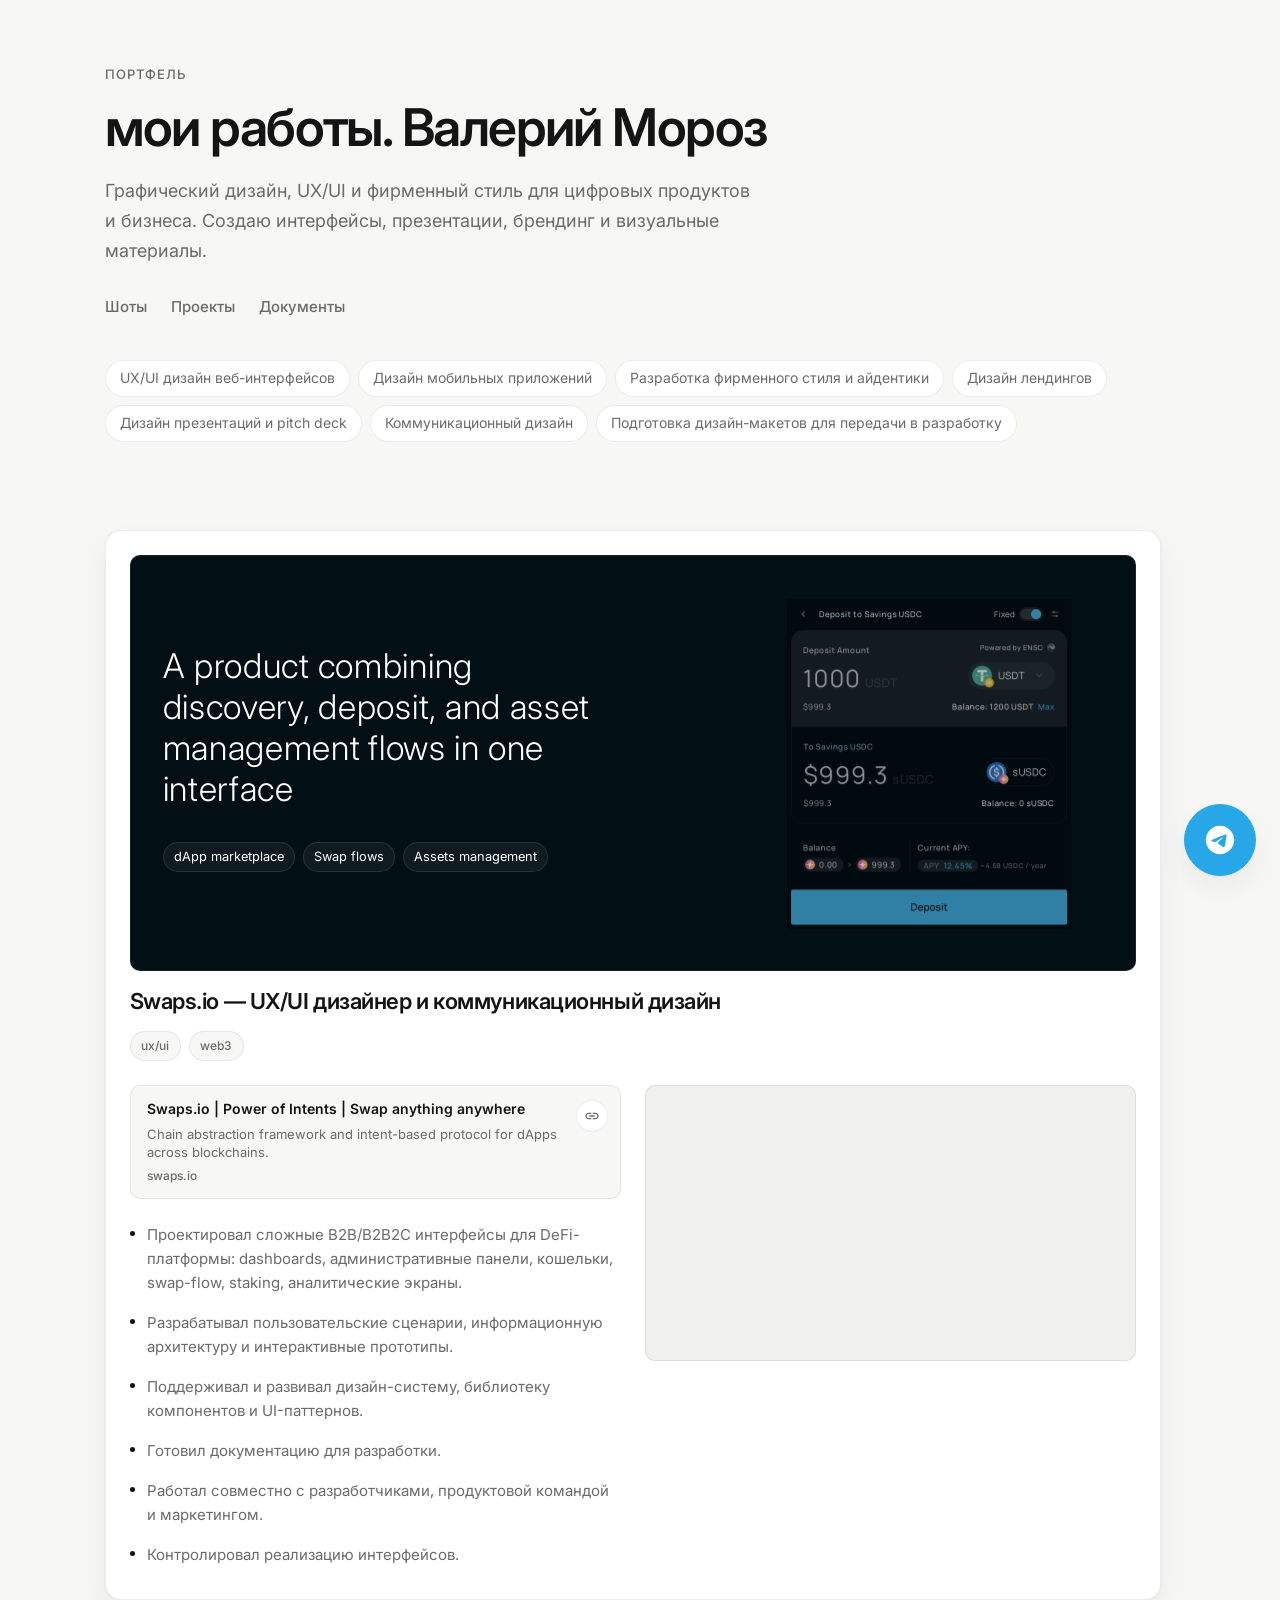
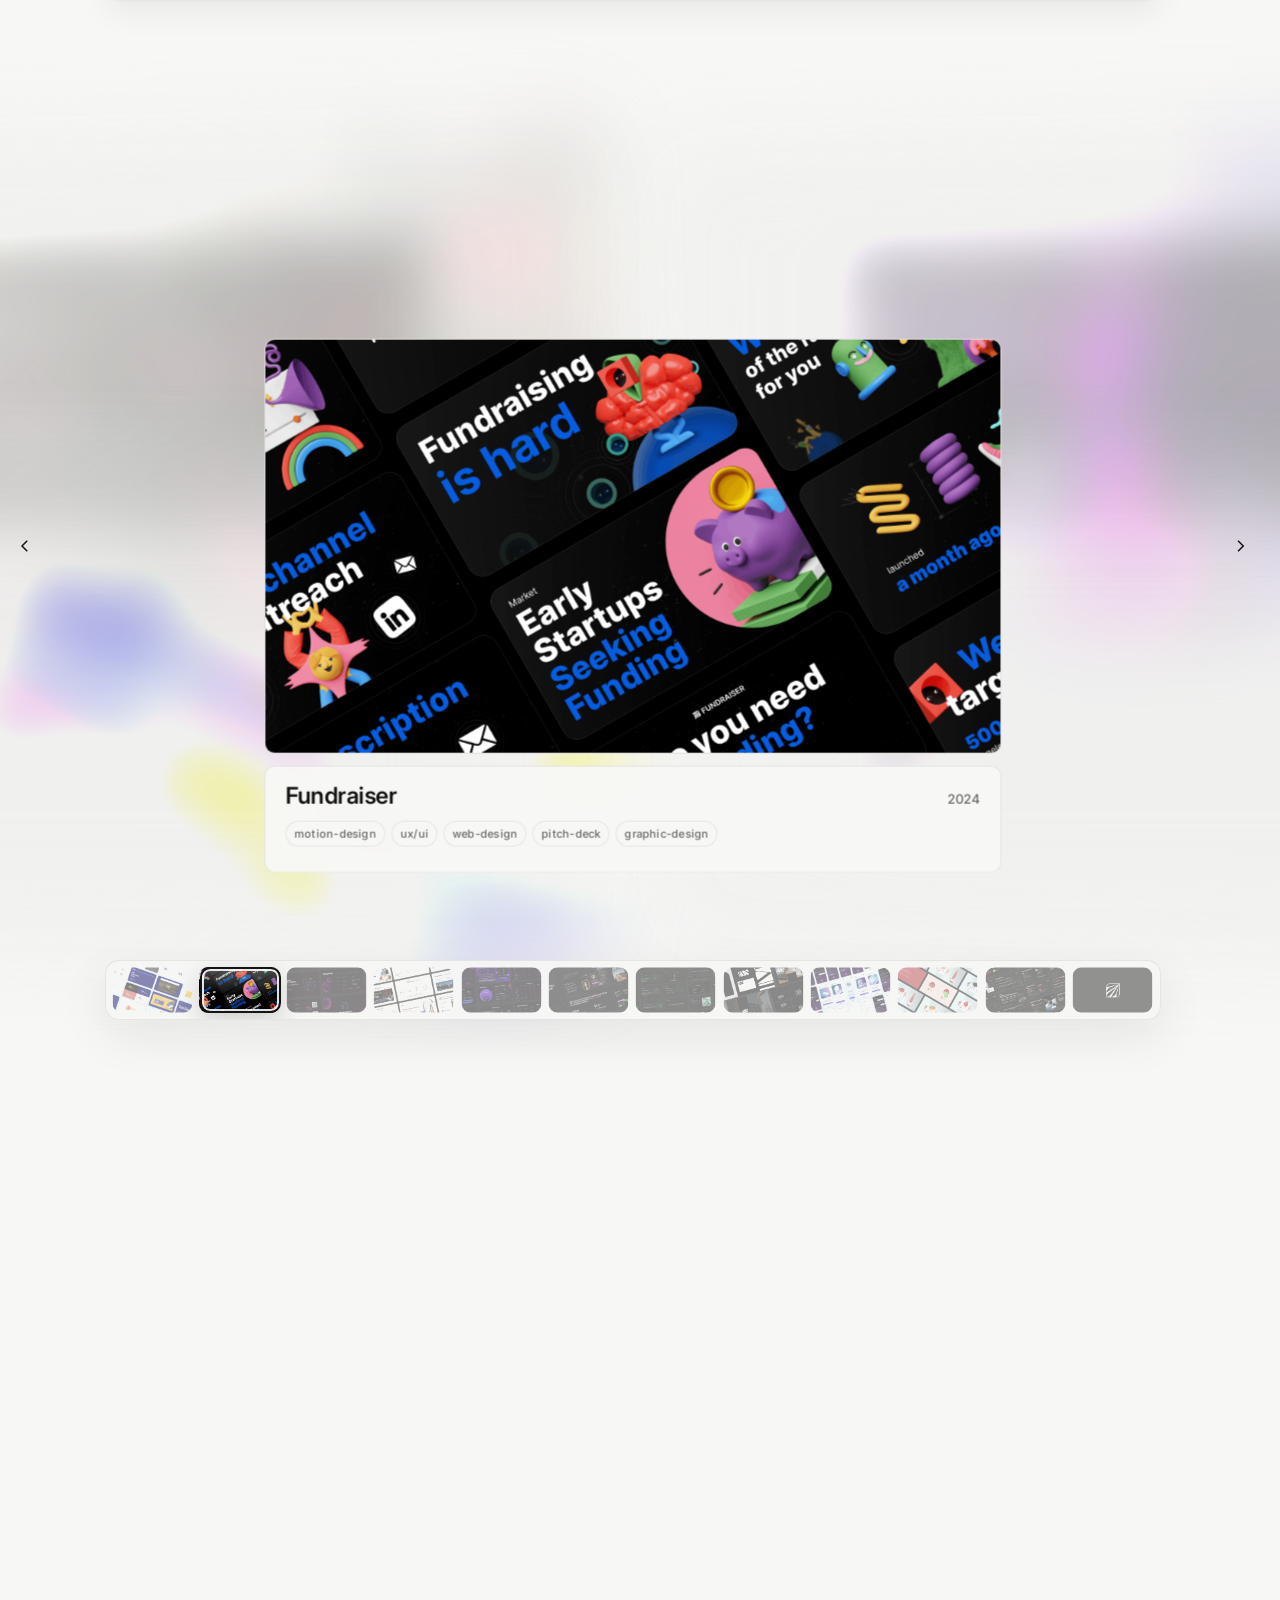
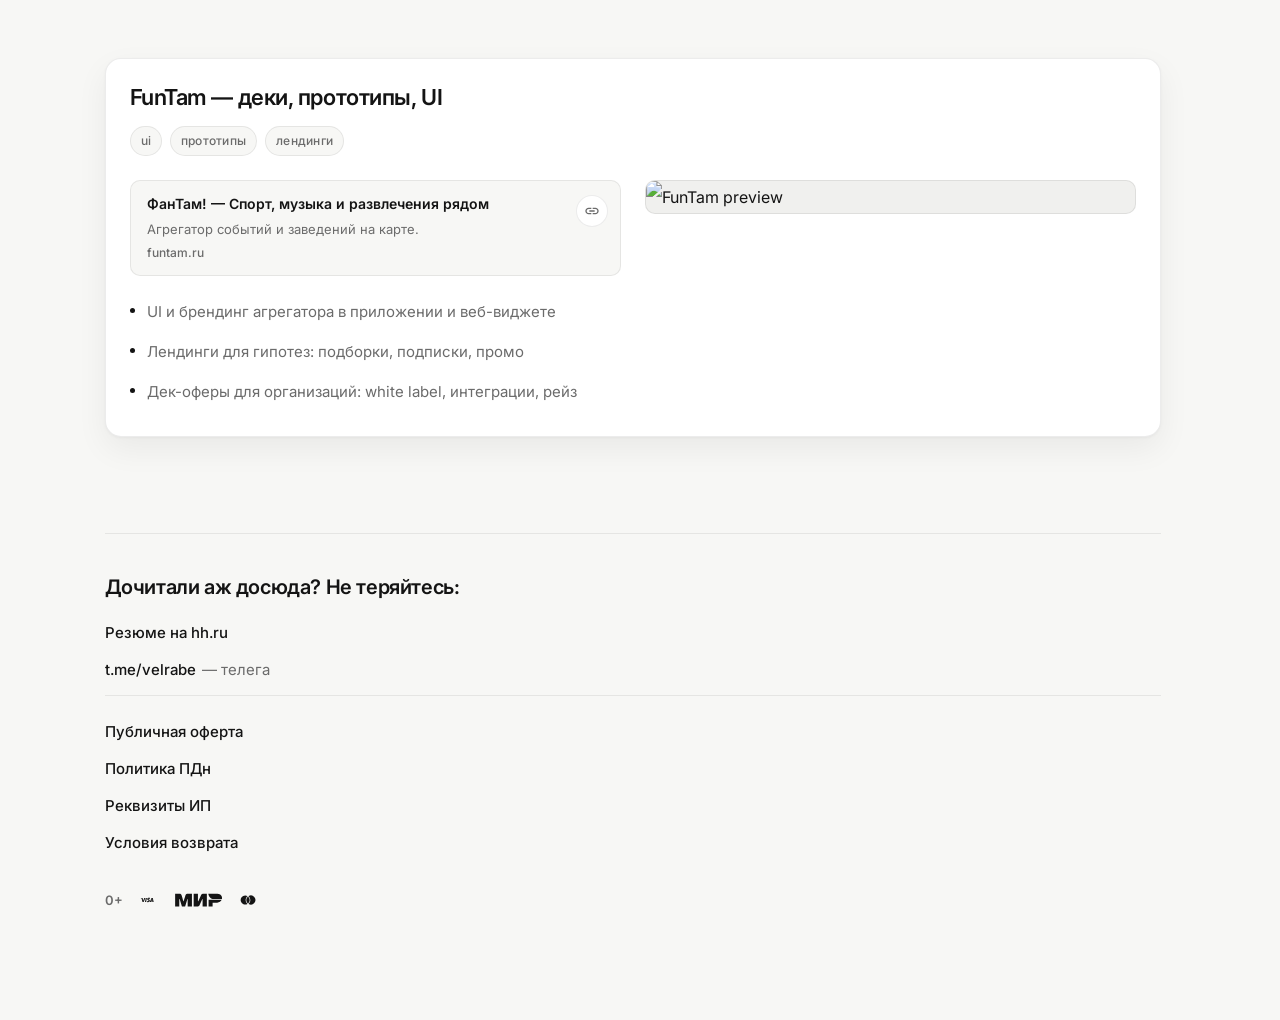
==== commit 6cac3b39: "Update Swaps project description" ====
--- a/index.html
+++ b/index.html
@@ -464,8 +464,9 @@
                         </div>
                         <div class="works-page__list-text-wrap">
                           <p class="works-page__list-text">
-                            UX/UI + review веб3-приложения: кошелёк, виджет обмена,
-                            дашборд депозитов
+                            Проектировал сложные B2B/B2B2C интерфейсы для DeFi-платформы:
+                            dashboards, административные панели, кошельки, swap-flow, staking,
+                            аналитические экраны.
                           </p>
                         </div>
                       </div>
@@ -475,7 +476,8 @@
                         </div>
                         <div class="works-page__list-text-wrap">
                           <p class="works-page__list-text">
-                            Анализ конкурентов, прототипирование, документация
+                            Разрабатывал пользовательские сценарии, информационную архитектуру
+                            и интерактивные прототипы.
                           </p>
                         </div>
                       </div>
@@ -485,7 +487,8 @@
                         </div>
                         <div class="works-page__list-text-wrap">
                           <p class="works-page__list-text">
-                            Питчдеки, арт-дирекшен, моушен, промо-ленды (Webflow)
+                            Поддерживал и развивал дизайн-систему, библиотеку компонентов
+                            и UI-паттернов.
                           </p>
                         </div>
                       </div>
@@ -495,8 +498,27 @@
                         </div>
                         <div class="works-page__list-text-wrap">
                           <p class="works-page__list-text">
-                            Подготовка дизайн-макетов и документации для команды
-                            разработки.
+                            Готовил документацию для разработки.
+                          </p>
+                        </div>
+                      </div>
+                      <div class="works-page__list-item">
+                        <div class="works-page__list-marker-wrap">
+                          <span class="works-page__list-marker"></span>
+                        </div>
+                        <div class="works-page__list-text-wrap">
+                          <p class="works-page__list-text">
+                            Работал совместно с разработчиками, продуктовой командой и маркетингом.
+                          </p>
+                        </div>
+                      </div>
+                      <div class="works-page__list-item">
+                        <div class="works-page__list-marker-wrap">
+                          <span class="works-page__list-marker"></span>
+                        </div>
+                        <div class="works-page__list-text-wrap">
+                          <p class="works-page__list-text">
+                            Контролировал реализацию интерфейсов.
                           </p>
                         </div>
                       </div>
--- a/css/works.css
+++ b/css/works.css
@@ -410,7 +410,7 @@
   margin-left: 0;
   margin-right: 0;
   overflow: hidden;
-  z-index: 2;
+  z-index: 12;
 }
 
 .works-page__showcase-gallery-frame > .works-page__carousel-control--prev {
@@ -478,7 +478,7 @@
 }
 
 .works-page__showcase-gallery-frame > .works-page__carousel-control:hover .works-page__carousel-control-icon-wrap {
-  background-color: rgba(255, 255, 255, 1);
+  background-color: transparent;
 }
 
 .works-page__showcase-gallery-frame > .works-page__carousel-control--prev:hover .works-page__carousel-control-icon-wrap {
@@ -648,6 +648,10 @@
     transform var(--works-carousel-cover-hover-duration, 0.68s) var(--works-carousel-cover-hover-ease, cubic-bezier(0.22, 1, 0.36, 1)),
     opacity var(--works-carousel-cover-hover-duration, 0.68s) var(--works-carousel-cover-hover-ease, cubic-bezier(0.22, 1, 0.36, 1));
   transition-delay: 0s;
+}
+
+.works-page__carousel-img-hires {
+  display: none;
 }
 
 #gallery-branding .works-page__carousel-img {
@@ -818,6 +822,402 @@
       scale(var(--works-carousel-cover-hover-scale))
       translate(var(--slide-hover-x, 0), var(--slide-hover-y, 0))
       rotate(var(--slide-hover-rotate, 0deg));
+  }
+
+  .works-page__showcase-gallery.is-stage-gallery {
+    --works-stage-slide-width: calc(var(--works-shell-content) * 0.7);
+    --works-stage-side-x: clamp(25rem, 37vw, 39rem);
+    --works-stage-side-y: clamp(8rem, 18vh, 12rem);
+    --works-stage-hidden-x: clamp(52rem, 70vw, 74rem);
+    --works-stage-side-blur: clamp(2.2rem, 3.2vw, 3rem);
+    --works-stage-card-transition: 0.78s;
+    --works-stage-filter-transition: 0.68s;
+  }
+
+  .works-page__showcase-gallery.is-stage-gallery.is-stage-fast {
+    --works-stage-card-transition: 0.46s;
+    --works-stage-filter-transition: 0.38s;
+  }
+
+  .works-page__showcase-gallery.is-stage-gallery .works-page__showcase-gallery-rows {
+    align-self: stretch;
+    position: relative;
+    width: 100%;
+    max-width: none;
+    height: calc(100vh - var(--works-gallery-y-padding-total));
+    min-height: 40rem;
+    overflow: visible;
+  }
+
+  .works-page__showcase-gallery.is-stage-gallery .works-page__showcase,
+  .works-page__showcase-gallery.is-stage-gallery .works-page__carousel-shell,
+  .works-page__showcase-gallery.is-stage-gallery .works-page__carousel-viewport,
+  .works-page__showcase-gallery.is-stage-gallery .works-page__carousel,
+  .works-page__showcase-gallery.is-stage-gallery .works-page__carousel-track {
+    display: contents;
+  }
+
+  .works-page__showcase-gallery.is-stage-gallery .works-page__carousel-slide {
+    position: absolute;
+    top: 50%;
+    left: 50%;
+    flex: none;
+    width: var(--works-stage-slide-width);
+    max-width: none;
+    opacity: 0;
+    pointer-events: none;
+    overflow: visible;
+    border-color: transparent;
+    background-color: transparent;
+    contain: none;
+    filter: blur(var(--works-stage-side-blur)) saturate(2) brightness(2) contrast(0.82);
+    transform: translate3d(-50%, -50%, 0) scale(0.68);
+    transition:
+      opacity 0.48s ease,
+      filter var(--works-stage-filter-transition) cubic-bezier(0.22, 1, 0.36, 1),
+      transform var(--works-stage-card-transition) cubic-bezier(0.22, 1, 0.36, 1);
+    will-change: opacity, filter, transform;
+  }
+
+  .works-page__showcase-gallery.is-stage-gallery .works-page__carousel-slide.is-stage-preparing {
+    transition: none;
+  }
+
+  .works-page__showcase-gallery.is-stage-gallery .works-page__carousel-slide-inner {
+    width: 100%;
+    height: auto;
+    aspect-ratio: 16 / 9;
+    overflow: visible;
+    cursor: default;
+  }
+
+  .works-page__showcase-gallery.is-stage-gallery .works-page__carousel-img {
+    box-sizing: border-box;
+    position: absolute;
+    inset: 0;
+    z-index: 1;
+    overflow: hidden;
+    border: 0.0625rem solid var(--works-border);
+    border-radius: var(--works-radius-sm);
+    filter: none;
+    opacity: 1;
+    transform: none;
+    transition:
+      opacity 0.42s cubic-bezier(0.22, 1, 0.36, 1),
+      filter var(--works-carousel-cover-hover-duration, 0.68s) var(--works-carousel-cover-hover-ease, cubic-bezier(0.22, 1, 0.36, 1)),
+      transform var(--works-carousel-cover-hover-duration, 0.68s) var(--works-carousel-cover-hover-ease, cubic-bezier(0.22, 1, 0.36, 1));
+  }
+
+  .works-page__showcase-gallery.is-stage-gallery .works-page__carousel-img-hires {
+    box-sizing: border-box;
+    display: block;
+    position: absolute;
+    inset: 0;
+    z-index: 0;
+    width: 100%;
+    height: 100%;
+    object-fit: cover;
+    object-position: center center;
+    border: 0.0625rem solid var(--works-border);
+    border-radius: var(--works-radius-sm);
+    background-color: #f0f0ee;
+    opacity: 0;
+    pointer-events: none;
+    transition: opacity 0.42s cubic-bezier(0.22, 1, 0.36, 1);
+  }
+
+  .works-page__showcase-gallery.is-stage-gallery #gallery-branding .works-page__carousel-img-hires {
+    object-position: left center;
+  }
+
+  .works-page__showcase-gallery.is-stage-gallery #gallery-pitch .works-page__carousel-img-hires {
+    object-position: right center;
+  }
+
+  .works-page__showcase-gallery.is-stage-gallery .works-page__carousel-slide.is-hires-loaded .works-page__carousel-img-hires {
+    opacity: 1;
+  }
+
+  .works-page__showcase-gallery.is-stage-gallery .works-page__carousel-slide:hover .works-page__carousel-img,
+  .works-page__showcase-gallery.is-stage-gallery .works-page__carousel-slide.is-pointer-active .works-page__carousel-img {
+    filter: none;
+    transform: none;
+  }
+
+  .works-page__showcase-gallery.is-stage-gallery .works-page__carousel-slide:not(.is-active) .works-page__carousel-img {
+    filter: none;
+    opacity: 1;
+    transform: none;
+  }
+
+  .works-page__showcase-gallery.is-stage-gallery .works-page__carousel-slide.is-stage-center.is-hires-loaded .works-page__carousel-img {
+    opacity: 0;
+  }
+
+  .works-page__showcase-gallery.is-stage-gallery .works-page__carousel-slide.is-stage-visible .works-page__carousel-slide-inner {
+    opacity: 0.68;
+  }
+
+  .works-page__showcase-gallery.is-stage-gallery .works-page__carousel-slide.is-stage-center .works-page__carousel-slide-inner {
+    opacity: 1;
+  }
+
+  .works-page__showcase-gallery.is-stage-gallery .works-page__carousel-slide.is-stage-visible {
+    opacity: 0.46;
+    pointer-events: none;
+    z-index: 2;
+  }
+
+  .works-page__showcase-gallery.is-stage-gallery .works-page__carousel-slide.is-stage-center {
+    opacity: 1;
+    pointer-events: auto;
+    z-index: 6;
+    filter: none;
+    transform: translate3d(-50%, -50%, 0) scale(1);
+  }
+
+  .works-page__showcase-gallery.is-stage-gallery .works-page__carousel-slide-caption-wrap {
+    top: calc(100% - 0.125rem);
+    right: 0;
+    bottom: auto;
+    left: 0;
+    z-index: 5;
+    min-height: 0;
+    border: 0.0625rem solid var(--works-border);
+    border-radius: var(--works-radius-sm);
+    background-color: rgba(247, 247, 245, 0.96);
+    box-shadow: 0 1.25rem 3.5rem rgba(20, 20, 20, 0.12);
+    opacity: 0;
+    overflow: hidden;
+    pointer-events: none;
+    clip-path: inset(0 0 100% 0 round var(--works-radius-sm));
+    transform: translate3d(0, -1.1rem, 0) scale(0.985);
+    transition:
+      opacity 0.36s ease,
+      clip-path 0.62s cubic-bezier(0.22, 1, 0.36, 1),
+      transform 0.62s cubic-bezier(0.22, 1, 0.36, 1);
+    transition-delay: 0s;
+  }
+
+  .works-page__showcase-gallery.is-stage-gallery .works-page__carousel-slide:hover .works-page__carousel-slide-caption-wrap,
+  .works-page__showcase-gallery.is-stage-gallery .works-page__carousel-slide.is-pointer-active .works-page__carousel-slide-caption-wrap {
+    opacity: 0;
+  }
+
+  .works-page__showcase-gallery.is-stage-gallery .works-page__carousel-slide.is-stage-center .works-page__carousel-slide-caption-wrap {
+    opacity: 1;
+    clip-path: inset(0 0 0 0 round var(--works-radius-sm));
+    transform: translate3d(0, 0.875rem, 0) scale(1);
+    transition-delay: 0.18s, 0.24s, 0.24s;
+  }
+
+  .works-page__showcase-gallery.is-stage-gallery .works-page__carousel-slide-caption-preview-wrap,
+  .works-page__showcase-gallery.is-stage-gallery .works-page__carousel-slide-fullscreen {
+    display: none;
+  }
+
+  .works-page__showcase-gallery.is-stage-gallery .works-page__carousel-slide-caption-text-wrap {
+    margin-top: 0;
+    padding-top: 1.1rem;
+    padding-right: 1.25rem;
+    padding-bottom: 1.15rem;
+    padding-left: 1.25rem;
+  }
+
+  .works-page__showcase-gallery.is-stage-gallery .works-page__carousel-slide-caption-title {
+    font-size: clamp(1.15rem, 1.8vw, 1.55rem);
+    line-height: 1.08;
+    letter-spacing: -0.02em;
+  }
+
+  .works-page__showcase-gallery.is-stage-gallery .works-page__carousel-slide-caption-year {
+    font-size: 0.8125rem;
+  }
+
+  .works-page__showcase-gallery.is-stage-gallery .works-page__carousel-slide-caption-tags {
+    margin-top: 0.75rem;
+  }
+
+  .works-page__showcase-gallery.is-stage-gallery .works-page__stage-strip {
+    display: flex;
+    flex-direction: column;
+    width: var(--works-shell-content);
+    max-width: calc(var(--works-max) - 2 * var(--works-gutter));
+    margin-top: clamp(1.5rem, 3vh, 2.25rem);
+    margin-right: auto;
+    margin-left: auto;
+    position: relative;
+    z-index: 11;
+  }
+
+  .works-page__stage-strip-track {
+    --stage-thumb-frame-x: 0px;
+    --stage-thumb-frame-width: 0px;
+    display: flex;
+    flex-direction: row;
+    align-items: stretch;
+    position: relative;
+    width: 100%;
+    gap: 0.375rem;
+    border: 0.0625rem solid var(--works-border);
+    border-radius: 0.875rem;
+    background-color: rgba(247, 247, 245, 0.9);
+    box-shadow: 0 1rem 3rem rgba(20, 20, 20, 0.08);
+    padding: 0.375rem;
+    overflow: hidden;
+    touch-action: none;
+    -webkit-user-select: none;
+    user-select: none;
+  }
+
+  .works-page__stage-thumb {
+    display: flex;
+    flex-direction: column;
+    flex: 1 1 0;
+    min-width: 0;
+    aspect-ratio: 16 / 9;
+    border: 0;
+    border-radius: 0.5625rem;
+    background-color: #efefed;
+    padding: 0;
+    opacity: 0.48;
+    overflow: hidden;
+    cursor: pointer;
+    transform: scale(0.985);
+    filter: saturate(0.7) brightness(1.08) contrast(0.92);
+    transition:
+      opacity 0.22s ease,
+      filter 0.22s ease,
+      transform 0.22s cubic-bezier(0.22, 1, 0.36, 1);
+  }
+
+  .works-page__stage-thumb:hover,
+  .works-page__stage-thumb.is-active {
+    opacity: 1;
+    filter: none;
+    transform: scale(1);
+  }
+
+  .works-page__stage-thumb-img {
+    display: block;
+    width: 100%;
+    height: 100%;
+    object-fit: cover;
+    object-position: center center;
+    pointer-events: none;
+  }
+
+  .works-page__stage-thumb--top .works-page__stage-thumb-img {
+    object-position: left center;
+  }
+
+  .works-page__stage-thumb--bottom .works-page__stage-thumb-img {
+    object-position: right center;
+  }
+
+  .works-page__stage-thumb-frame {
+    position: absolute;
+    top: 0.375rem;
+    bottom: 0.375rem;
+    left: 0;
+    z-index: 3;
+    width: var(--stage-thumb-frame-width);
+    border: 0.125rem solid var(--works-text);
+    border-radius: 0.625rem;
+    box-shadow:
+      inset 0 0 0 0.125rem rgba(255, 255, 255, 0.88),
+      0 0.5rem 1.5rem rgba(20, 20, 20, 0.18);
+    cursor: grab;
+    pointer-events: auto;
+    transition: box-shadow 0.2s ease;
+  }
+
+  .works-page__stage-thumb-frame::after {
+    content: "";
+    position: absolute;
+    inset: 0;
+    border-radius: inherit;
+    background-image: linear-gradient(
+      180deg,
+      rgba(255, 255, 255, 0.28) 0%,
+      rgba(255, 255, 255, 0) 58%
+    );
+    pointer-events: none;
+  }
+
+  .works-page__stage-thumb-frame.is-instant {
+    transition: none;
+  }
+
+  .works-page__stage-thumb-frame.is-dragging {
+    cursor: grabbing;
+    transition: box-shadow 0.2s ease;
+    box-shadow:
+      inset 0 0 0 0.125rem rgba(255, 255, 255, 0.92),
+      0 0.75rem 2rem rgba(20, 20, 20, 0.24);
+  }
+
+  .works-page__showcase-gallery.is-stage-gallery .works-page__carousel-slide.is-stage-left-top {
+    transform:
+      translate3d(
+        calc(-50% - var(--works-stage-side-x)),
+        calc(-50% - var(--works-stage-side-y)),
+        0
+      )
+      scale(0.72);
+  }
+
+  .works-page__showcase-gallery.is-stage-gallery .works-page__carousel-slide.is-stage-left-bottom {
+    transform:
+      translate3d(
+        calc(-50% - var(--works-stage-side-x)),
+        calc(-50% + var(--works-stage-side-y)),
+        0
+      )
+      scale(0.72);
+  }
+
+  .works-page__showcase-gallery.is-stage-gallery .works-page__carousel-slide.is-stage-right-top {
+    transform:
+      translate3d(
+        calc(-50% + var(--works-stage-side-x)),
+        calc(-50% - var(--works-stage-side-y)),
+        0
+      )
+      scale(0.72);
+  }
+
+  .works-page__showcase-gallery.is-stage-gallery .works-page__carousel-slide.is-stage-right-bottom {
+    transform:
+      translate3d(
+        calc(-50% + var(--works-stage-side-x)),
+        calc(-50% + var(--works-stage-side-y)),
+        0
+      )
+      scale(0.72);
+  }
+
+  .works-page__showcase-gallery.is-stage-gallery .works-page__carousel-slide.is-stage-hidden-left {
+    transform:
+      translate3d(calc(-50% - var(--works-stage-hidden-x)), -50%, 0)
+      scale(0.62);
+  }
+
+  .works-page__showcase-gallery.is-stage-gallery .works-page__carousel-slide.is-stage-hidden-right {
+    transform:
+      translate3d(calc(-50% + var(--works-stage-hidden-x)), -50%, 0)
+      scale(0.62);
+  }
+
+  .works-page__showcase-gallery.is-stage-gallery .works-page__carousel-slide.is-active.is-activating,
+  .works-page__showcase-gallery.is-stage-gallery #gallery-branding .works-page__carousel-slide.is-active.is-activating,
+  .works-page__showcase-gallery.is-stage-gallery #gallery-pitch .works-page__carousel-slide.is-active.is-activating {
+    animation: none;
+  }
+
+  .works-page__showcase-gallery.is-stage-gallery .works-page__carousel-slide.is-active::before {
+    opacity: 0;
+    transform: translate3d(0, 0, 0) scale(1.03) rotate(0deg);
   }
 
   .works-page__carousel-slide::after {
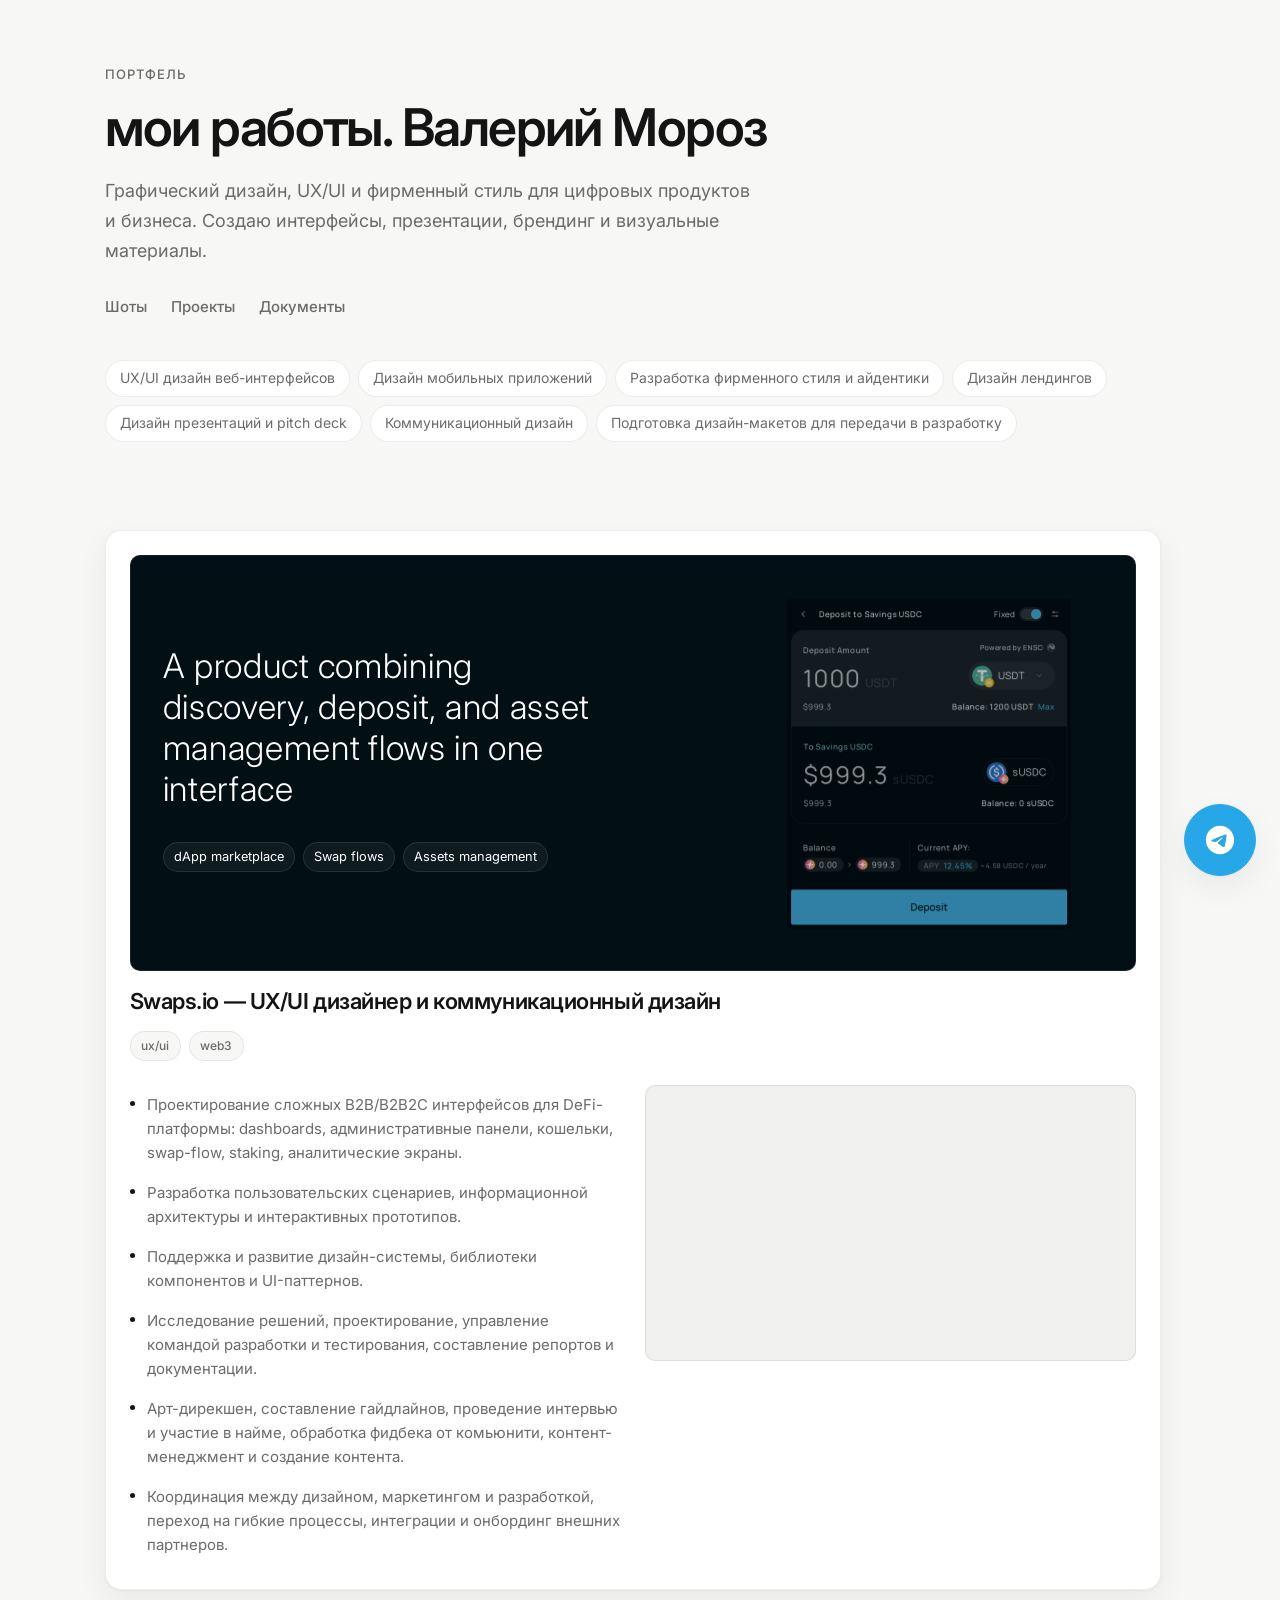
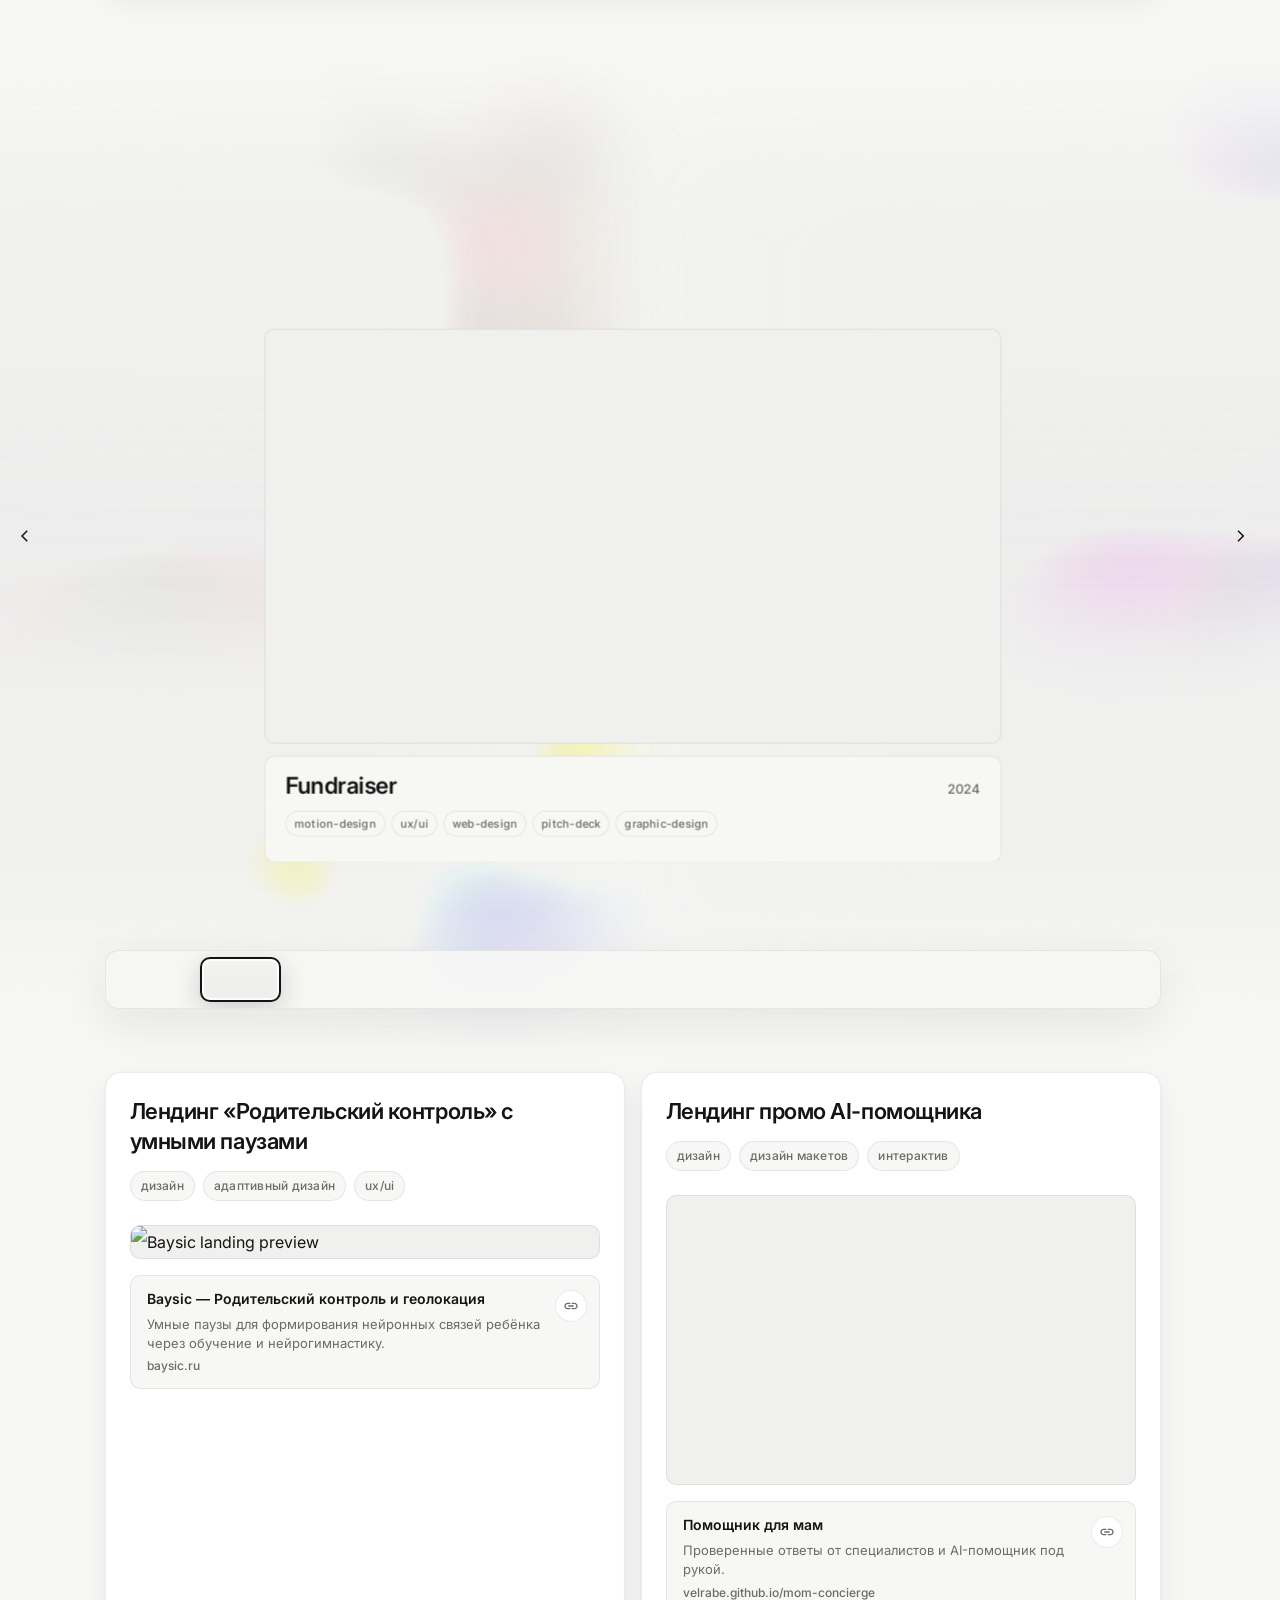
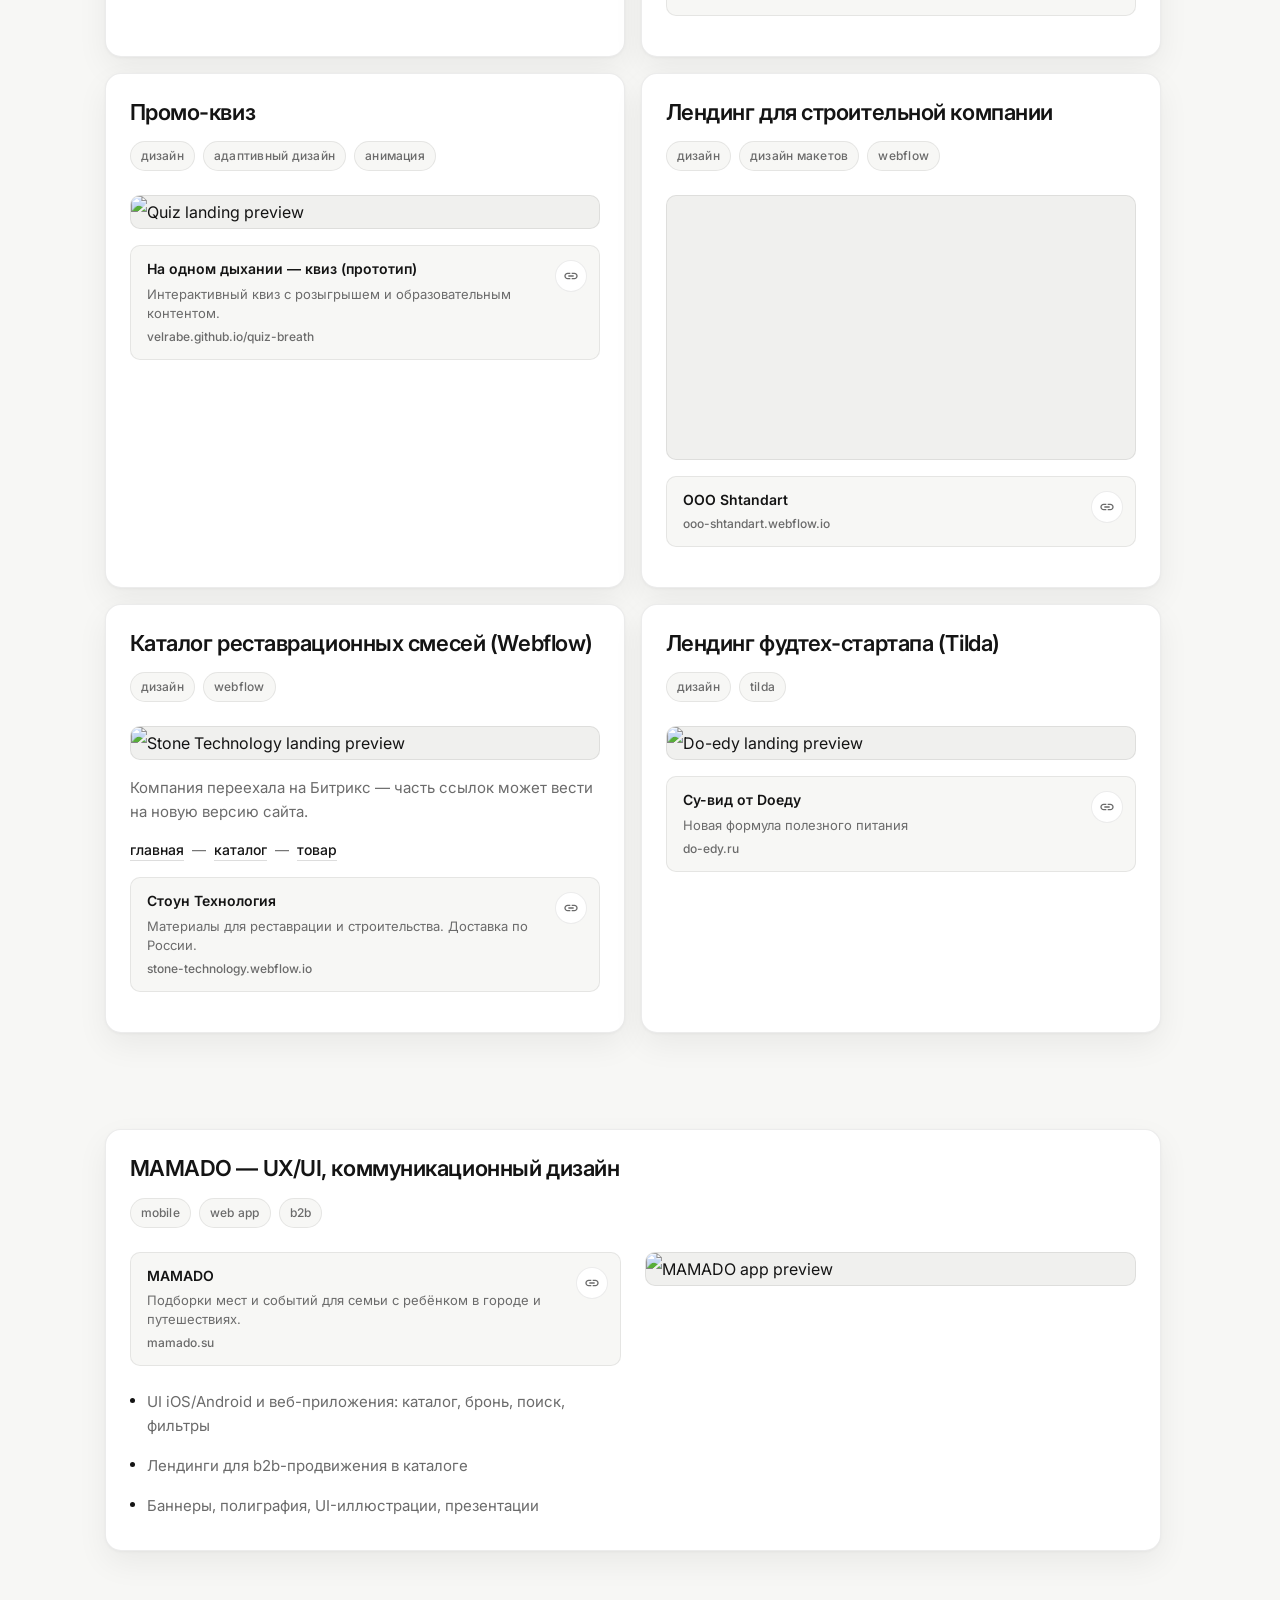
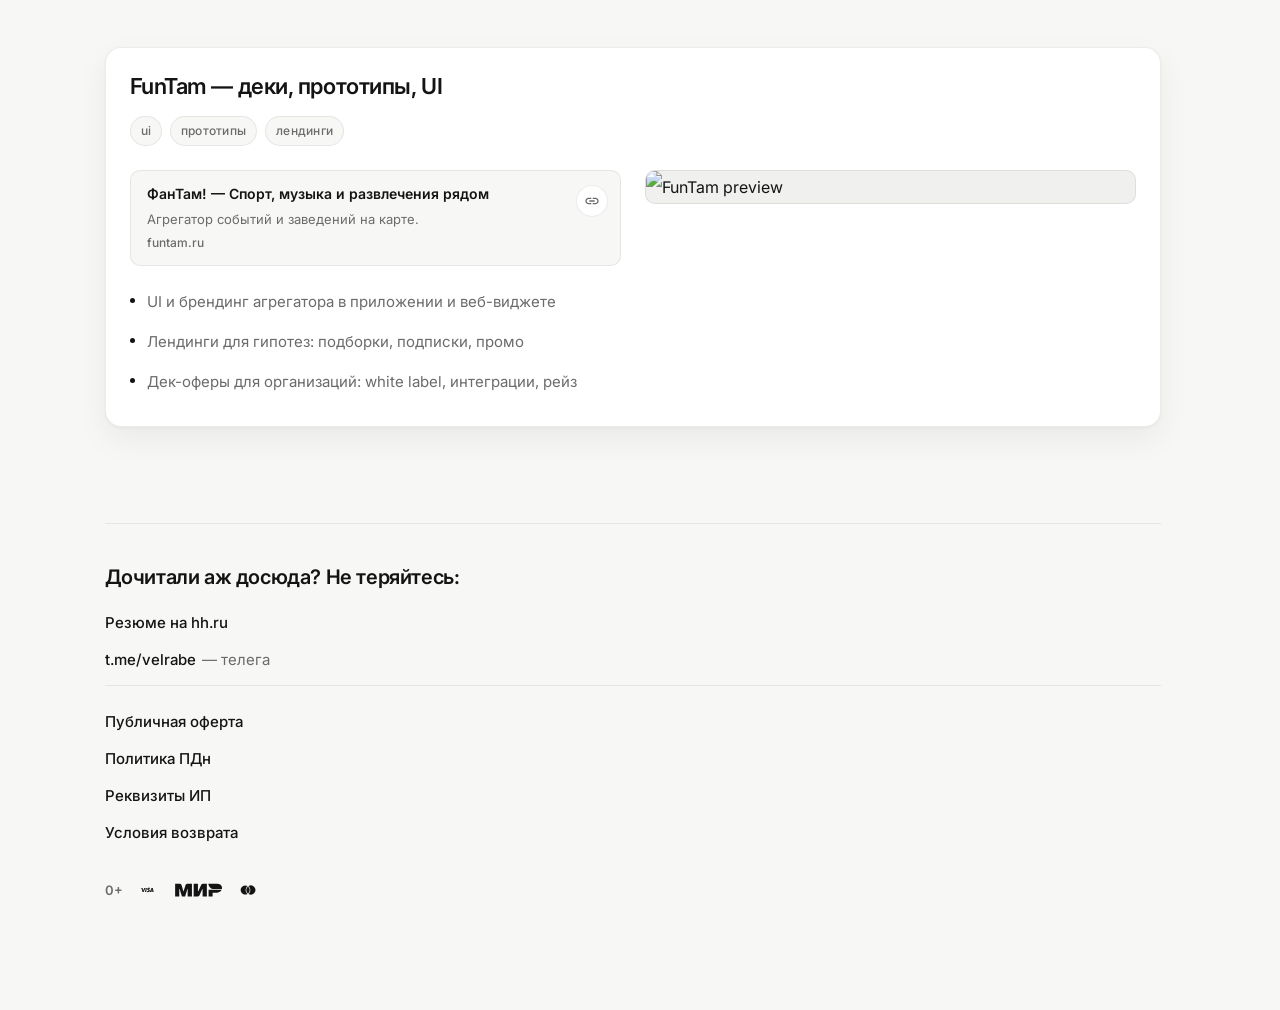
==== commit ed3848f3: "Revise Swaps responsibilities" ====
--- a/index.html
+++ b/index.html
@@ -426,37 +426,6 @@
                 <div class="works-page__card-body">
                   <div class="works-page__card-row works-page__card-row--split">
                   <div class="works-page__card-col">
-                    <a
-                      class="works-page__link-card"
-                      href="https://swaps.io/"
-                      target="_blank"
-                      rel="noopener noreferrer"
-                    >
-                      <div class="works-page__link-card-inner">
-<div class="works-page__link-card-info">
-                        <div class="works-page__link-card-title-wrap">
-                          <p class="works-page__link-card-title">
-                            Swaps.io | Power of Intents | Swap anything anywhere
-                          </p>
-                        </div>
-                        <div class="works-page__link-card-desc-wrap">
-                          <p class="works-page__link-card-desc">
-                            Chain abstraction framework and intent-based protocol
-                            for dApps across blockchains.
-                          </p>
-                        </div>
-                        <div class="works-page__link-card-url-wrap">
-                          <p class="works-page__link-card-url">swaps.io</p>
-                        </div>
-                      </div>
-                      <div class="works-page__link-card-action" aria-hidden="true">
-                        <svg class="works-page__link-card-action-icon" xmlns="http://www.w3.org/2000/svg" viewBox="0 0 24 24" aria-hidden="true">
-                          <path d="M0 0h24v24H0z" fill="none" />
-                          <path fill="currentColor" d="M11 17H7q-2.075 0-3.537-1.463T2 12t1.463-3.537T7 7h4v2H7q-1.25 0-2.125.875T4 12t.875 2.125T7 15h4zm-3-4v-2h8v2zm5 4v-2h4q1.25 0 2.125-.875T20 12t-.875-2.125T17 9h-4V7h4q2.075 0 3.538 1.463T22 12t-1.463 3.538T17 17z" />
-                        </svg>
-                      </div>
-</div>
-                    </a>
                     <div class="works-page__list">
                       <div class="works-page__list-item">
                         <div class="works-page__list-marker-wrap">
@@ -464,7 +433,7 @@
                         </div>
                         <div class="works-page__list-text-wrap">
                           <p class="works-page__list-text">
-                            Проектировал сложные B2B/B2B2C интерфейсы для DeFi-платформы:
+                            Проектирование сложных B2B/B2B2C интерфейсов для DeFi-платформы:
                             dashboards, административные панели, кошельки, swap-flow, staking,
                             аналитические экраны.
                           </p>
@@ -476,8 +445,8 @@
                         </div>
                         <div class="works-page__list-text-wrap">
                           <p class="works-page__list-text">
-                            Разрабатывал пользовательские сценарии, информационную архитектуру
-                            и интерактивные прототипы.
+                            Разработка пользовательских сценариев, информационной архитектуры
+                            и интерактивных прототипов.
                           </p>
                         </div>
                       </div>
@@ -487,7 +456,7 @@
                         </div>
                         <div class="works-page__list-text-wrap">
                           <p class="works-page__list-text">
-                            Поддерживал и развивал дизайн-систему, библиотеку компонентов
+                            Поддержка и развитие дизайн-системы, библиотеки компонентов
                             и UI-паттернов.
                           </p>
                         </div>
@@ -498,7 +467,8 @@
                         </div>
                         <div class="works-page__list-text-wrap">
                           <p class="works-page__list-text">
-                            Готовил документацию для разработки.
+                            Исследование решений, проектирование, управление командой разработки
+                            и тестирования, составление репортов и документации.
                           </p>
                         </div>
                       </div>
@@ -508,7 +478,9 @@
                         </div>
                         <div class="works-page__list-text-wrap">
                           <p class="works-page__list-text">
-                            Работал совместно с разработчиками, продуктовой командой и маркетингом.
+                            Арт-дирекшен, составление гайдлайнов, проведение интервью и участие
+                            в найме, обработка фидбека от комьюнити, контент-менеджмент
+                            и создание контента.
                           </p>
                         </div>
                       </div>
@@ -518,7 +490,8 @@
                         </div>
                         <div class="works-page__list-text-wrap">
                           <p class="works-page__list-text">
-                            Контролировал реализацию интерфейсов.
+                            Координация между дизайном, маркетингом и разработкой, переход
+                            на гибкие процессы, интеграции и онбординг внешних партнеров.
                           </p>
                         </div>
                       </div>
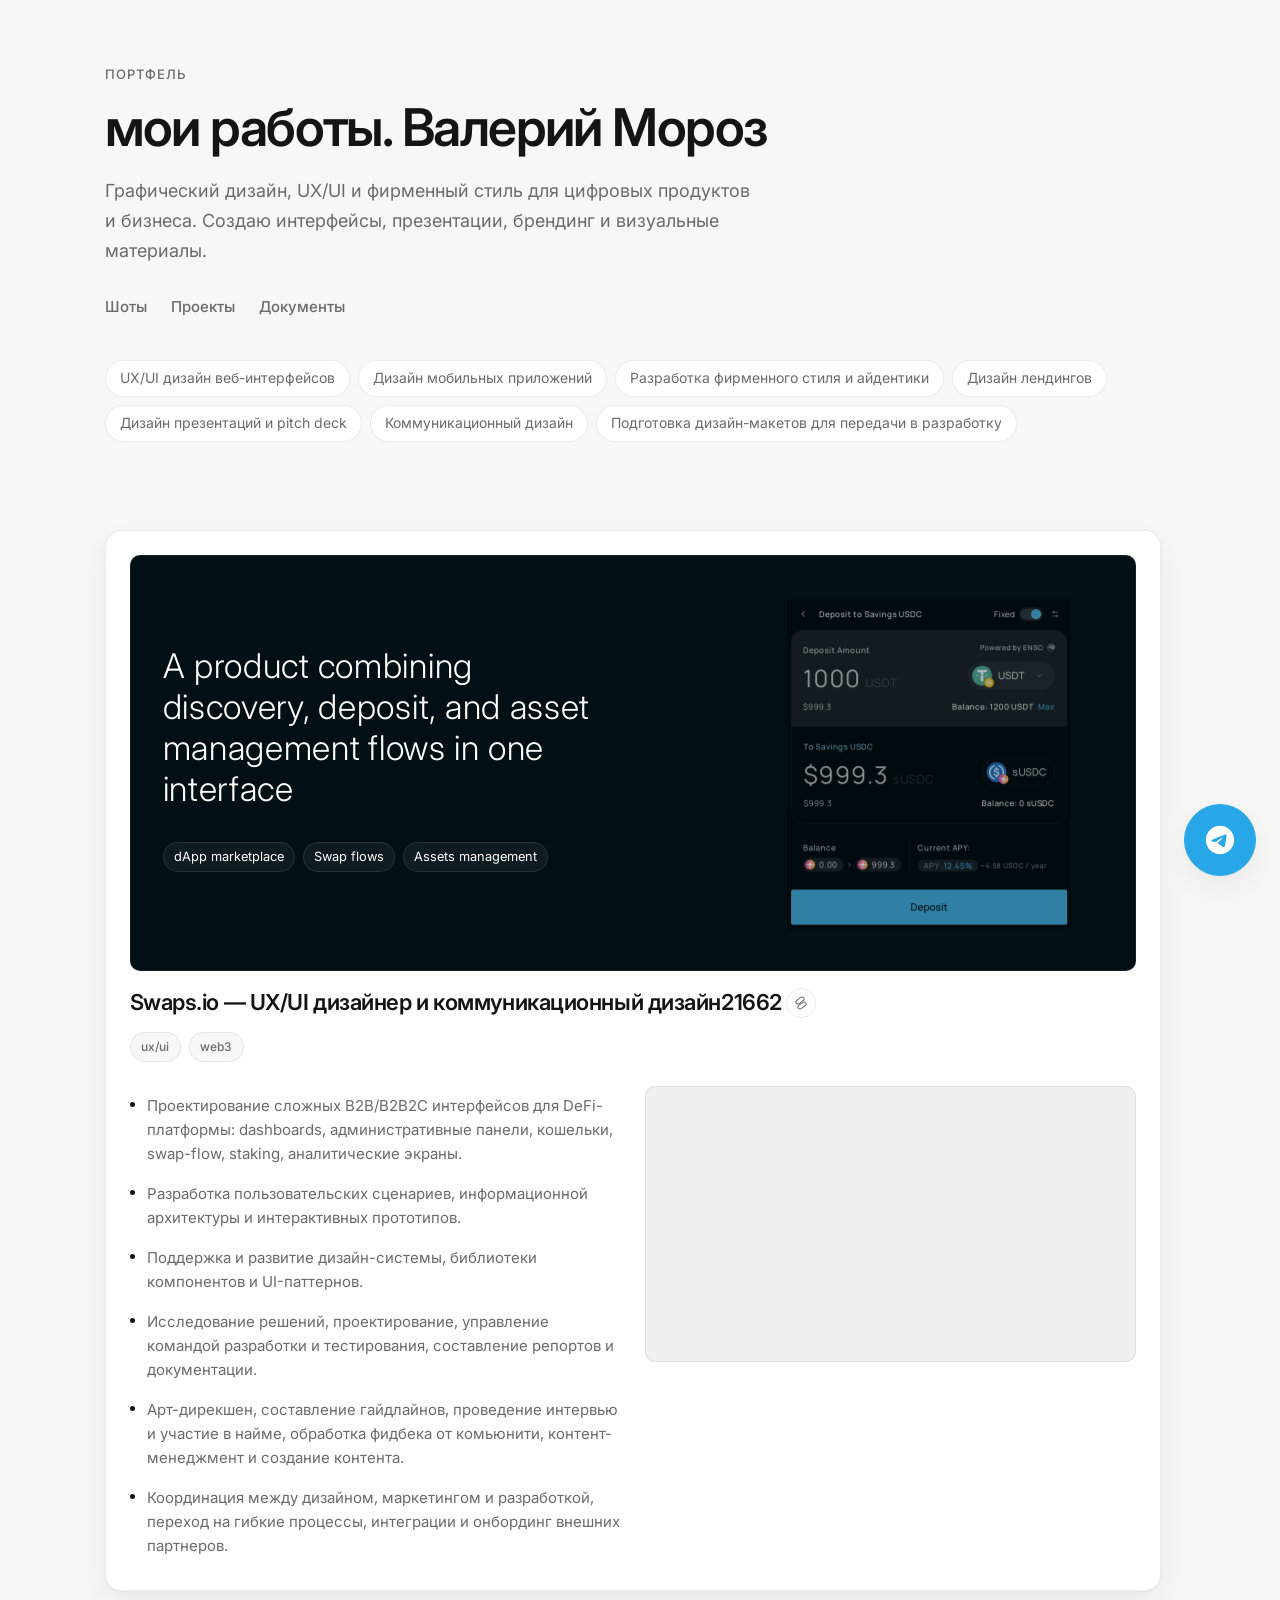
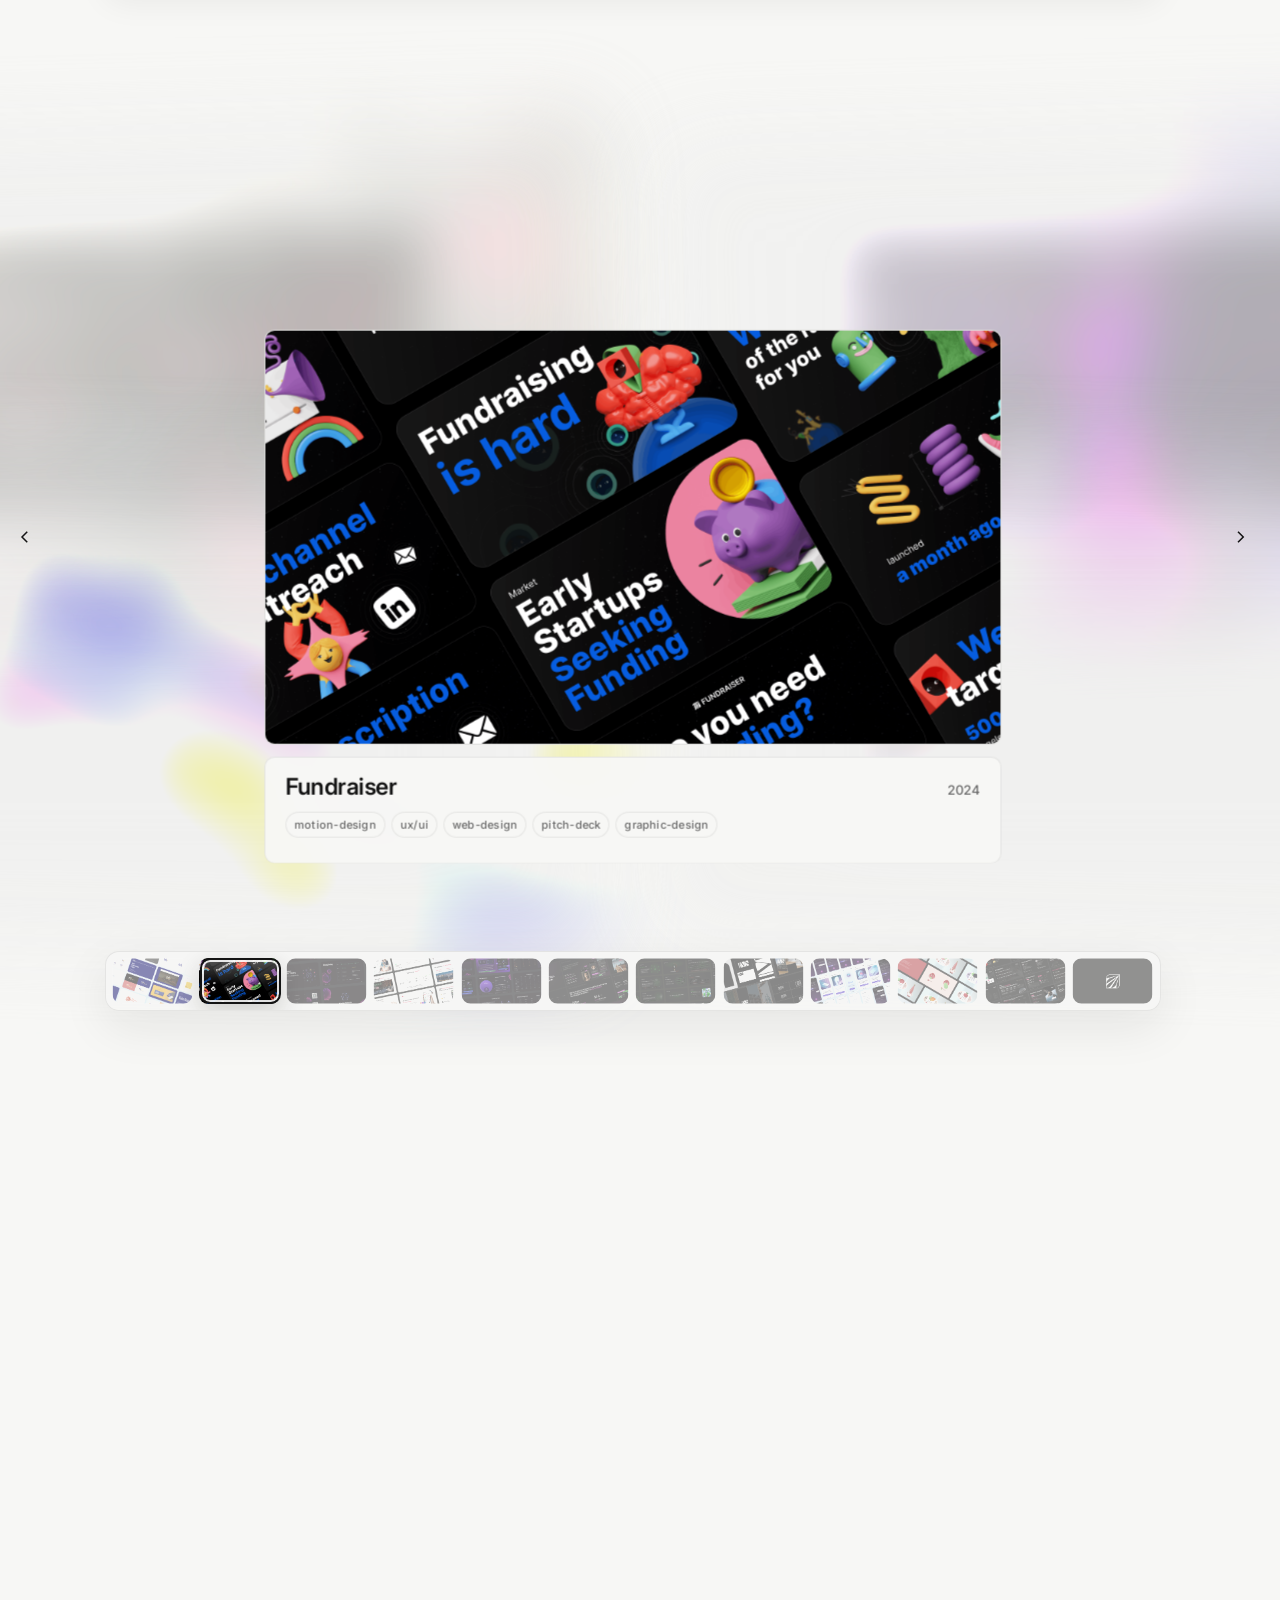
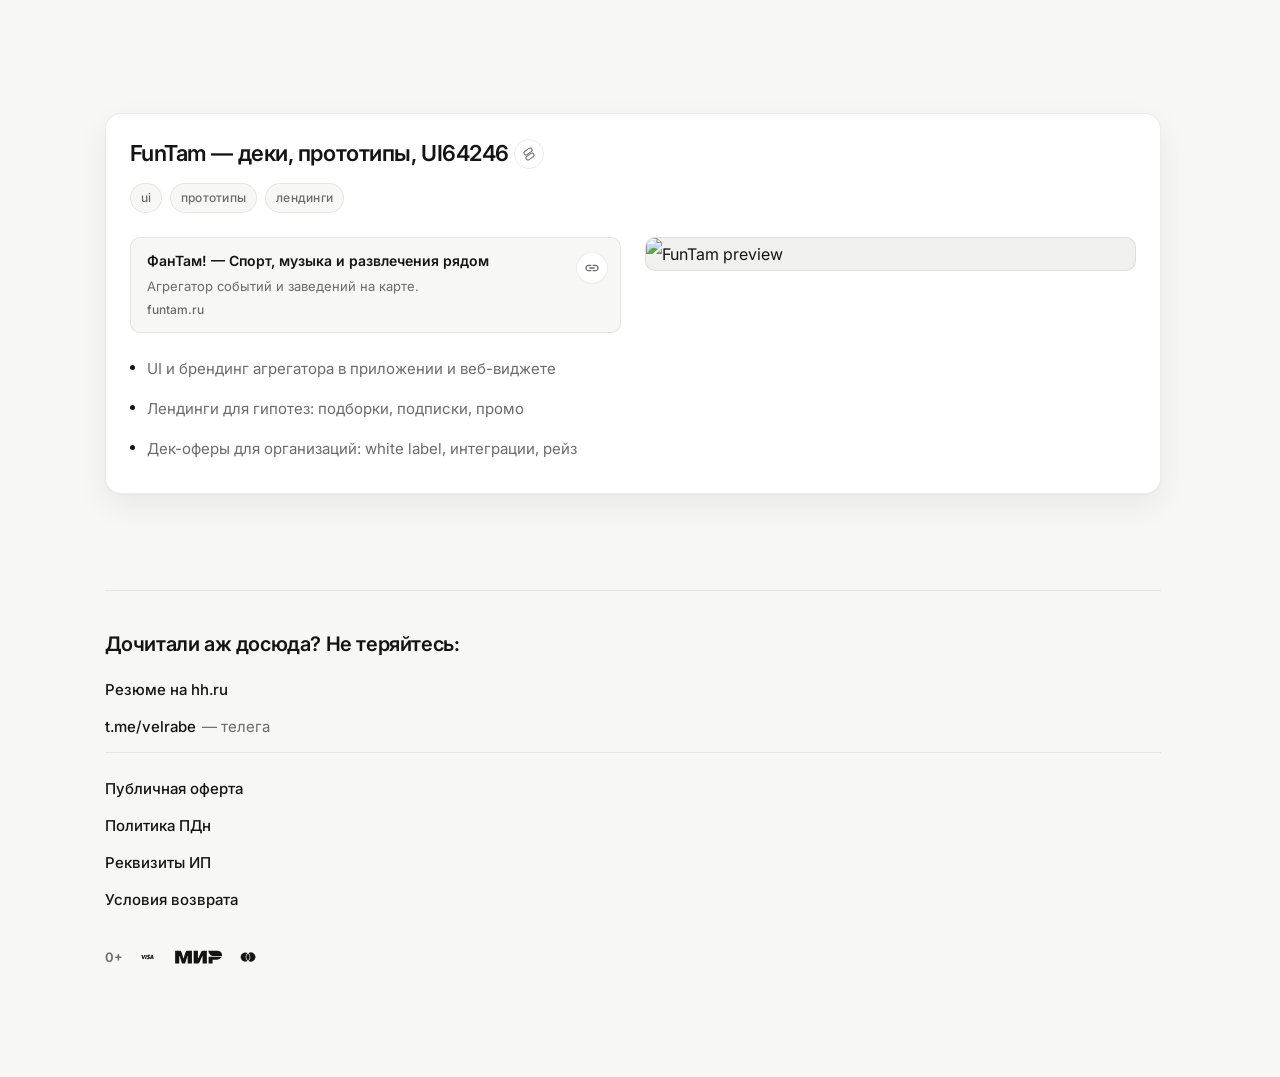
==== commit 2ded3de5: "Add case anchor copy links" ====
--- a/index.html
+++ b/index.html
@@ -87,7 +87,7 @@
 
           <main class="works-page__sections" id="portfolio">
             <section class="works-page__section" aria-label="Swaps.io">
-              <article class="works-page__card works-page__card--cover-first" data-reveal>
+              <article id="swaps" class="works-page__card works-page__card--cover-first" data-reveal>
                 <div class="works-page__case-cover" data-case-cover>
                     <div class="works-page__case-cover-panel">
                       <div class="works-page__case-cover-main">
@@ -414,9 +414,12 @@
                   </div>
                 <div class="works-page__card-head">
                   <div class="works-page__card-title-wrap">
-                    <h2 class="works-page__card-title">
-                      Swaps.io — UX/UI дизайнер и коммуникационный дизайн
-                    </h2>
+                    <h2 id="swaps-title" class="works-page__card-title">
+                      Swaps.io — UX/UI дизайнер и коммуникационный дизайн21662
+                          <button class="works-page__anchor-copy" type="button" data-copy-anchor="swaps" aria-label="Скопировать ссылку на кейс Swaps.io — UX/UI дизайнер и коммуникационный дизайн">
+                            <span class="works-page__anchor-copy-icon" aria-hidden="true"></span>
+                            <span class="works-page__anchor-copy-tooltip">Скопировано</span>
+                          </button>
                   </div>
                   <div class="works-page__tags">
                     <span class="works-page__tag">ux/ui</span>
@@ -639,12 +642,15 @@
             <section class="works-page__section" aria-label="Лендинги">
               <div class="works-page__section-grid">
                 <div class="works-page__section-row">
-                  <article class="works-page__card" data-reveal>
+                  <article id="baysic" class="works-page__card" data-reveal>
                     <div class="works-page__card-head">
                       <div class="works-page__card-title-wrap">
-                        <h2 class="works-page__card-title">
-                          Лендинг «Родительский контроль» с умными паузами
-                        </h2>
+                        <h2 id="baysic-title" class="works-page__card-title">
+                          Лендинг «Родительский контроль» с умными паузами35319
+                          <button class="works-page__anchor-copy" type="button" data-copy-anchor="baysic" aria-label="Скопировать ссылку на кейс Лендинг «Родительский контроль» с умными паузами">
+                            <span class="works-page__anchor-copy-icon" aria-hidden="true"></span>
+                            <span class="works-page__anchor-copy-tooltip">Скопировано</span>
+                          </button>
                       </div>
                       <div class="works-page__tags">
                         <span class="works-page__tag">дизайн</span>
@@ -697,12 +703,15 @@
                     </div>
                   </article>
 
-                  <article class="works-page__card" data-reveal>
+                  <article id="mom-concierge" class="works-page__card" data-reveal>
                     <div class="works-page__card-head">
                       <div class="works-page__card-title-wrap">
-                        <h2 class="works-page__card-title">
-                          Лендинг промо AI-помощника
-                        </h2>
+                        <h2 id="mom-concierge-title" class="works-page__card-title">
+                          Лендинг промо AI-помощника39080
+                          <button class="works-page__anchor-copy" type="button" data-copy-anchor="mom-concierge" aria-label="Скопировать ссылку на кейс Лендинг промо AI-помощника">
+                            <span class="works-page__anchor-copy-icon" aria-hidden="true"></span>
+                            <span class="works-page__anchor-copy-tooltip">Скопировано</span>
+                          </button>
                       </div>
                       <div class="works-page__tags">
                         <span class="works-page__tag">дизайн</span>
@@ -757,10 +766,14 @@
                 </div>
 
                 <div class="works-page__section-row">
-                  <article class="works-page__card" data-reveal>
+                  <article id="promo-quiz" class="works-page__card" data-reveal>
                     <div class="works-page__card-head">
                       <div class="works-page__card-title-wrap">
-                        <h2 class="works-page__card-title">Промо-квиз</h2>
+                        <h2 id="promo-quiz-title" class="works-page__card-title">Промо-квиз42700
+                          <button class="works-page__anchor-copy" type="button" data-copy-anchor="promo-quiz" aria-label="Скопировать ссылку на кейс Промо-квиз">
+                            <span class="works-page__anchor-copy-icon" aria-hidden="true"></span>
+                            <span class="works-page__anchor-copy-tooltip">Скопировано</span>
+                          </button>
                       </div>
                       <div class="works-page__tags">
                         <span class="works-page__tag">дизайн</span>
@@ -815,12 +828,15 @@
                     </div>
                   </article>
 
-                  <article class="works-page__card" data-reveal>
+                  <article id="shtandart" class="works-page__card" data-reveal>
                     <div class="works-page__card-head">
                       <div class="works-page__card-title-wrap">
-                        <h2 class="works-page__card-title">
-                          Лендинг для строительной компании
-                        </h2>
+                        <h2 id="shtandart-title" class="works-page__card-title">
+                          Лендинг для строительной компании46438
+                          <button class="works-page__anchor-copy" type="button" data-copy-anchor="shtandart" aria-label="Скопировать ссылку на кейс Лендинг для строительной компании">
+                            <span class="works-page__anchor-copy-icon" aria-hidden="true"></span>
+                            <span class="works-page__anchor-copy-tooltip">Скопировано</span>
+                          </button>
                       </div>
                       <div class="works-page__tags">
                         <span class="works-page__tag">дизайн</span>
@@ -872,12 +888,15 @@
                 </div>
 
                 <div class="works-page__section-row">
-                  <article class="works-page__card" data-reveal>
+                  <article id="stone-technology" class="works-page__card" data-reveal>
                     <div class="works-page__card-head">
                       <div class="works-page__card-title-wrap">
-                        <h2 class="works-page__card-title">
-                          Каталог реставрационных смесей (Webflow)
-                        </h2>
+                        <h2 id="stone-technology-title" class="works-page__card-title">
+                          Каталог реставрационных смесей (Webflow)49821
+                          <button class="works-page__anchor-copy" type="button" data-copy-anchor="stone-technology" aria-label="Скопировать ссылку на кейс Каталог реставрационных смесей (Webflow)">
+                            <span class="works-page__anchor-copy-icon" aria-hidden="true"></span>
+                            <span class="works-page__anchor-copy-tooltip">Скопировано</span>
+                          </button>
                       </div>
                       <div class="works-page__tags">
                         <span class="works-page__tag">дизайн</span>
@@ -964,12 +983,15 @@
                     </div>
                   </article>
 
-                  <article class="works-page__card" data-reveal>
+                  <article id="doedu" class="works-page__card" data-reveal>
                     <div class="works-page__card-head">
                       <div class="works-page__card-title-wrap">
-                        <h2 class="works-page__card-title">
-                          Лендинг фудтех-стартапа (Tilda)
-                        </h2>
+                        <h2 id="doedu-title" class="works-page__card-title">
+                          Лендинг фудтех-стартапа (Tilda)55186
+                          <button class="works-page__anchor-copy" type="button" data-copy-anchor="doedu" aria-label="Скопировать ссылку на кейс Лендинг фудтех-стартапа (Tilda)">
+                            <span class="works-page__anchor-copy-icon" aria-hidden="true"></span>
+                            <span class="works-page__anchor-copy-tooltip">Скопировано</span>
+                          </button>
                       </div>
                       <div class="works-page__tags">
                         <span class="works-page__tag">дизайн</span>
@@ -1022,12 +1044,15 @@
             </section>
 
             <section class="works-page__section" aria-label="MAMADO">
-              <article class="works-page__card" data-reveal>
+              <article id="mamado" class="works-page__card" data-reveal>
                 <div class="works-page__card-head">
                   <div class="works-page__card-title-wrap">
-                    <h2 class="works-page__card-title">
-                      MAMADO — UX/UI, коммуникационный дизайн
-                    </h2>
+                    <h2 id="mamado-title" class="works-page__card-title">
+                      MAMADO — UX/UI, коммуникационный дизайн58808
+                          <button class="works-page__anchor-copy" type="button" data-copy-anchor="mamado" aria-label="Скопировать ссылку на кейс MAMADO — UX/UI, коммуникационный дизайн">
+                            <span class="works-page__anchor-copy-icon" aria-hidden="true"></span>
+                            <span class="works-page__anchor-copy-tooltip">Скопировано</span>
+                          </button>
                   </div>
                   <div class="works-page__tags">
                     <span class="works-page__tag">mobile</span>
@@ -1117,12 +1142,15 @@
             </section>
 
             <section class="works-page__section" aria-label="FunTam">
-              <article class="works-page__card" data-reveal>
+              <article id="funtam" class="works-page__card" data-reveal>
                 <div class="works-page__card-head">
                   <div class="works-page__card-title-wrap">
-                    <h2 class="works-page__card-title">
-                      FunTam — деки, прототипы, UI
-                    </h2>
+                    <h2 id="funtam-title" class="works-page__card-title">
+                      FunTam — деки, прототипы, UI64246
+                          <button class="works-page__anchor-copy" type="button" data-copy-anchor="funtam" aria-label="Скопировать ссылку на кейс FunTam — деки, прототипы, UI">
+                            <span class="works-page__anchor-copy-icon" aria-hidden="true"></span>
+                            <span class="works-page__anchor-copy-tooltip">Скопировано</span>
+                          </button>
                   </div>
                   <div class="works-page__tags">
                     <span class="works-page__tag">ui</span>
--- a/css/works.css
+++ b/css/works.css
@@ -2123,6 +2123,10 @@
   transform: translateY(0);
 }
 
+.works-page__card[id] {
+  scroll-margin-top: 1.5rem;
+}
+
 .works-page__card:hover {
   box-shadow: 0 0.0625rem 0.1875rem rgba(20, 20, 20, 0.05),
     0 1rem 2.5rem rgba(20, 20, 20, 0.08);
@@ -2144,16 +2148,101 @@
 
 .works-page__card-title-wrap {
   display: flex;
-  flex-direction: column;
-  width: 100%;
+  flex-direction: row;
+  align-items: flex-start;
+  width: 100%;
+  gap: 0.5rem;
   padding-bottom: 0.875rem;
 }
 
 .works-page__card-title {
+  flex: 1 1 auto;
+  min-width: 0;
   font-size: clamp(1.125rem, 2vw, 1.375rem);
   font-weight: 600;
   line-height: 1.35;
   letter-spacing: -0.02em;
+}
+
+.works-page__anchor-copy {
+  display: inline-flex;
+  flex: 0 0 auto;
+  align-items: center;
+  justify-content: center;
+  position: relative;
+  width: 1.875rem;
+  height: 1.875rem;
+  border: 0.0625rem solid var(--works-border);
+  border-radius: 999rem;
+  background-color: transparent;
+  color: var(--works-muted);
+  cursor: pointer;
+  margin-top: 0.0625rem;
+  padding: 0;
+  transition:
+    border-color 0.2s ease,
+    color 0.2s ease,
+    background-color 0.2s ease;
+}
+
+.works-page__anchor-copy:hover {
+  border-color: var(--works-border-strong);
+  background-color: var(--works-bg);
+  color: var(--works-text);
+}
+
+.works-page__anchor-copy-icon {
+  display: block;
+  position: relative;
+  width: 0.875rem;
+  height: 0.875rem;
+}
+
+.works-page__anchor-copy-icon::before,
+.works-page__anchor-copy-icon::after {
+  content: "";
+  position: absolute;
+  width: 0.625rem;
+  height: 0.3125rem;
+  border: 0.1125rem solid currentColor;
+  border-radius: 999rem;
+  transform: rotate(-35deg);
+}
+
+.works-page__anchor-copy-icon::before {
+  top: 0.125rem;
+  left: 0.0625rem;
+}
+
+.works-page__anchor-copy-icon::after {
+  right: 0.0625rem;
+  bottom: 0.125rem;
+}
+
+.works-page__anchor-copy-tooltip {
+  position: absolute;
+  top: 50%;
+  right: calc(100% + 0.5rem);
+  border: 0.0625rem solid var(--works-border);
+  border-radius: 999rem;
+  background-color: rgba(20, 20, 20, 0.92);
+  color: #fff;
+  padding: 0.125rem 0.5rem;
+  font-size: 0.75rem;
+  font-weight: 500;
+  line-height: 1.125rem;
+  white-space: nowrap;
+  pointer-events: none;
+  opacity: 0;
+  transform: translate3d(0.25rem, -50%, 0);
+  transition:
+    opacity 0.16s ease,
+    transform 0.16s ease;
+}
+
+.works-page__anchor-copy[data-copied="true"] .works-page__anchor-copy-tooltip {
+  opacity: 1;
+  transform: translate3d(0, -50%, 0);
 }
 
 .works-page__tags {
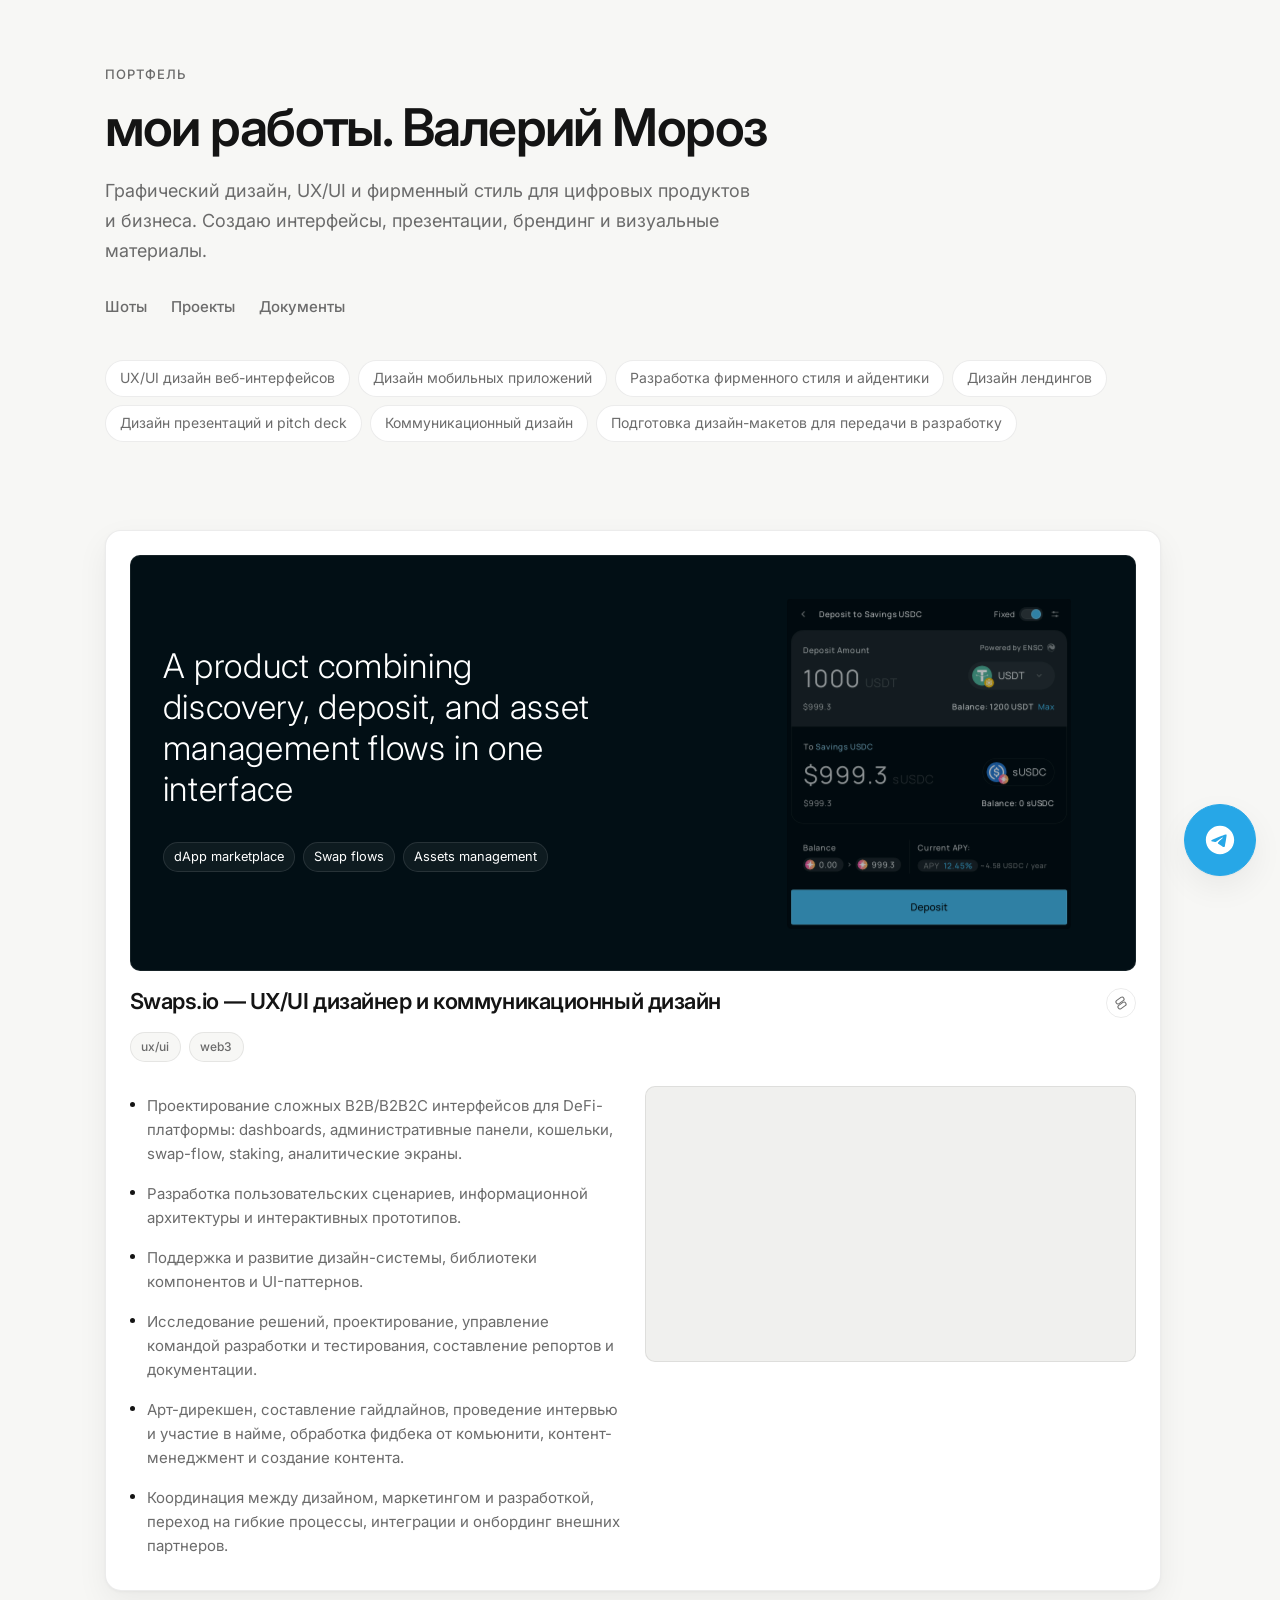
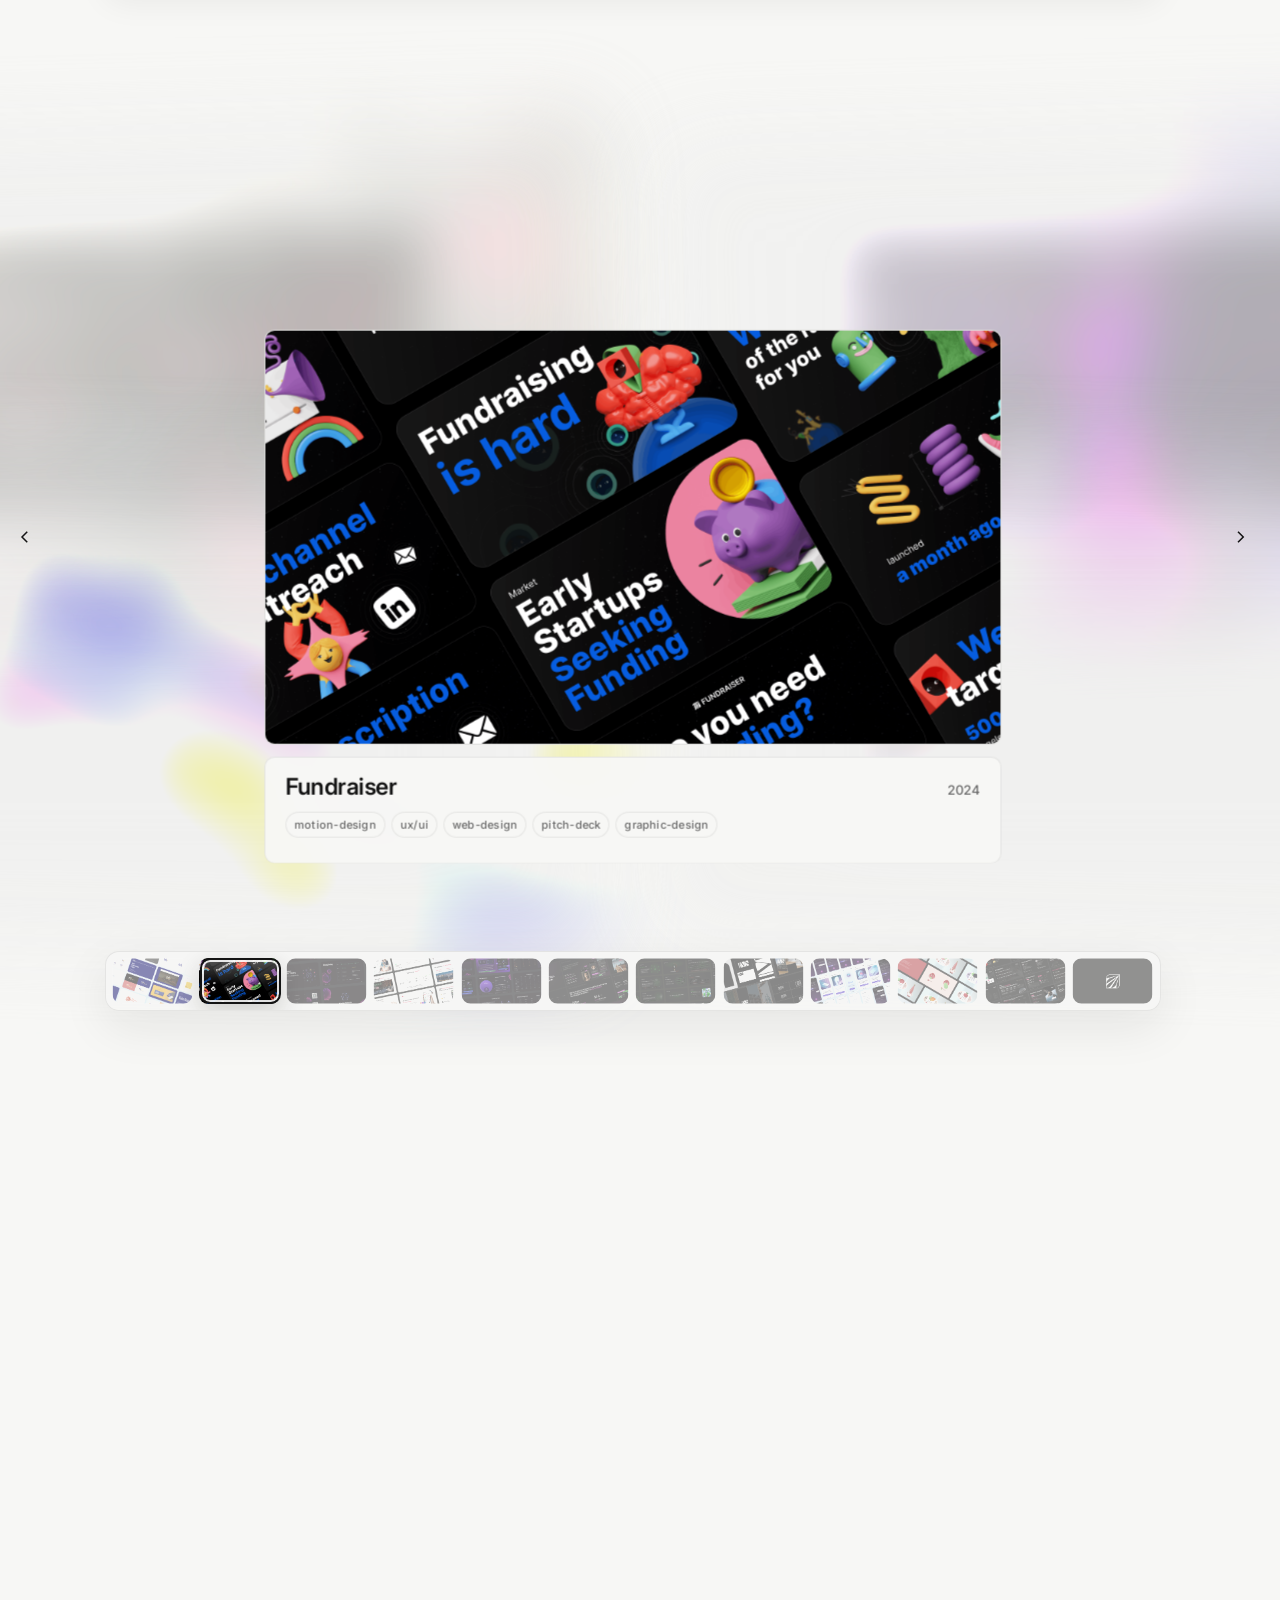
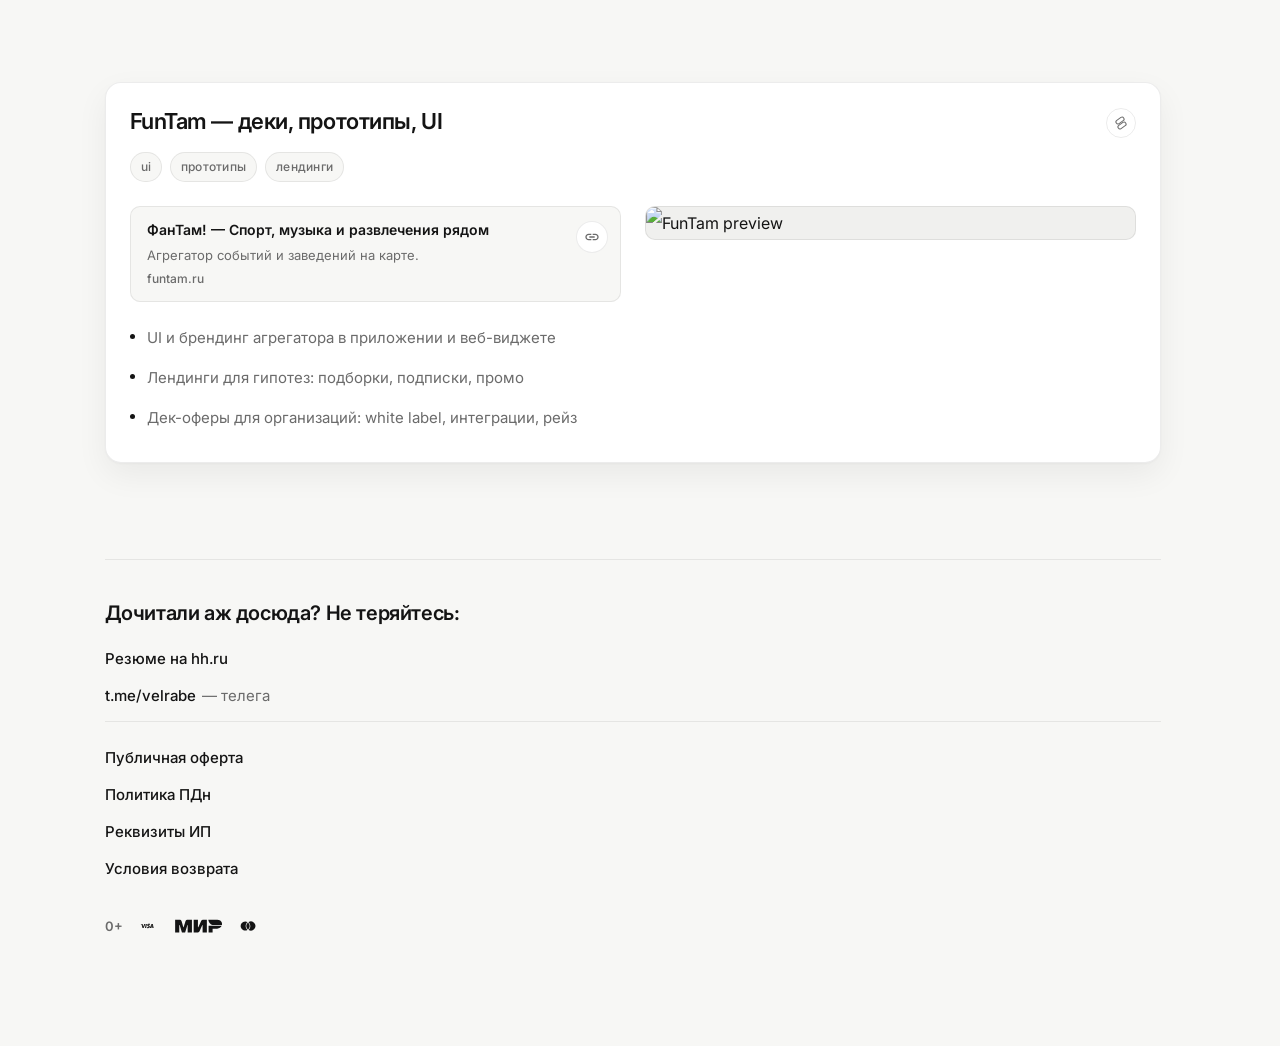
==== commit a0a06787: "Fix case heading anchor markup" ====
--- a/index.html
+++ b/index.html
@@ -415,7 +415,8 @@
                 <div class="works-page__card-head">
                   <div class="works-page__card-title-wrap">
                     <h2 id="swaps-title" class="works-page__card-title">
-                      Swaps.io — UX/UI дизайнер и коммуникационный дизайн21662
+                      Swaps.io — UX/UI дизайнер и коммуникационный дизайн
+                          </h2>
                           <button class="works-page__anchor-copy" type="button" data-copy-anchor="swaps" aria-label="Скопировать ссылку на кейс Swaps.io — UX/UI дизайнер и коммуникационный дизайн">
                             <span class="works-page__anchor-copy-icon" aria-hidden="true"></span>
                             <span class="works-page__anchor-copy-tooltip">Скопировано</span>
@@ -646,7 +647,8 @@
                     <div class="works-page__card-head">
                       <div class="works-page__card-title-wrap">
                         <h2 id="baysic-title" class="works-page__card-title">
-                          Лендинг «Родительский контроль» с умными паузами35319
+                          Лендинг «Родительский контроль» с умными паузами
+                          </h2>
                           <button class="works-page__anchor-copy" type="button" data-copy-anchor="baysic" aria-label="Скопировать ссылку на кейс Лендинг «Родительский контроль» с умными паузами">
                             <span class="works-page__anchor-copy-icon" aria-hidden="true"></span>
                             <span class="works-page__anchor-copy-tooltip">Скопировано</span>
@@ -707,7 +709,8 @@
                     <div class="works-page__card-head">
                       <div class="works-page__card-title-wrap">
                         <h2 id="mom-concierge-title" class="works-page__card-title">
-                          Лендинг промо AI-помощника39080
+                          Лендинг промо AI-помощника
+                          </h2>
                           <button class="works-page__anchor-copy" type="button" data-copy-anchor="mom-concierge" aria-label="Скопировать ссылку на кейс Лендинг промо AI-помощника">
                             <span class="works-page__anchor-copy-icon" aria-hidden="true"></span>
                             <span class="works-page__anchor-copy-tooltip">Скопировано</span>
@@ -769,7 +772,8 @@
                   <article id="promo-quiz" class="works-page__card" data-reveal>
                     <div class="works-page__card-head">
                       <div class="works-page__card-title-wrap">
-                        <h2 id="promo-quiz-title" class="works-page__card-title">Промо-квиз42700
+                        <h2 id="promo-quiz-title" class="works-page__card-title">Промо-квиз
+                          </h2>
                           <button class="works-page__anchor-copy" type="button" data-copy-anchor="promo-quiz" aria-label="Скопировать ссылку на кейс Промо-квиз">
                             <span class="works-page__anchor-copy-icon" aria-hidden="true"></span>
                             <span class="works-page__anchor-copy-tooltip">Скопировано</span>
@@ -832,7 +836,8 @@
                     <div class="works-page__card-head">
                       <div class="works-page__card-title-wrap">
                         <h2 id="shtandart-title" class="works-page__card-title">
-                          Лендинг для строительной компании46438
+                          Лендинг для строительной компании
+                          </h2>
                           <button class="works-page__anchor-copy" type="button" data-copy-anchor="shtandart" aria-label="Скопировать ссылку на кейс Лендинг для строительной компании">
                             <span class="works-page__anchor-copy-icon" aria-hidden="true"></span>
                             <span class="works-page__anchor-copy-tooltip">Скопировано</span>
@@ -892,7 +897,8 @@
                     <div class="works-page__card-head">
                       <div class="works-page__card-title-wrap">
                         <h2 id="stone-technology-title" class="works-page__card-title">
-                          Каталог реставрационных смесей (Webflow)49821
+                          Каталог реставрационных смесей (Webflow)
+                          </h2>
                           <button class="works-page__anchor-copy" type="button" data-copy-anchor="stone-technology" aria-label="Скопировать ссылку на кейс Каталог реставрационных смесей (Webflow)">
                             <span class="works-page__anchor-copy-icon" aria-hidden="true"></span>
                             <span class="works-page__anchor-copy-tooltip">Скопировано</span>
@@ -987,7 +993,8 @@
                     <div class="works-page__card-head">
                       <div class="works-page__card-title-wrap">
                         <h2 id="doedu-title" class="works-page__card-title">
-                          Лендинг фудтех-стартапа (Tilda)55186
+                          Лендинг фудтех-стартапа (Tilda)
+                          </h2>
                           <button class="works-page__anchor-copy" type="button" data-copy-anchor="doedu" aria-label="Скопировать ссылку на кейс Лендинг фудтех-стартапа (Tilda)">
                             <span class="works-page__anchor-copy-icon" aria-hidden="true"></span>
                             <span class="works-page__anchor-copy-tooltip">Скопировано</span>
@@ -1048,7 +1055,8 @@
                 <div class="works-page__card-head">
                   <div class="works-page__card-title-wrap">
                     <h2 id="mamado-title" class="works-page__card-title">
-                      MAMADO — UX/UI, коммуникационный дизайн58808
+                      MAMADO — UX/UI, коммуникационный дизайн
+                          </h2>
                           <button class="works-page__anchor-copy" type="button" data-copy-anchor="mamado" aria-label="Скопировать ссылку на кейс MAMADO — UX/UI, коммуникационный дизайн">
                             <span class="works-page__anchor-copy-icon" aria-hidden="true"></span>
                             <span class="works-page__anchor-copy-tooltip">Скопировано</span>
@@ -1146,7 +1154,8 @@
                 <div class="works-page__card-head">
                   <div class="works-page__card-title-wrap">
                     <h2 id="funtam-title" class="works-page__card-title">
-                      FunTam — деки, прототипы, UI64246
+                      FunTam — деки, прототипы, UI
+                          </h2>
                           <button class="works-page__anchor-copy" type="button" data-copy-anchor="funtam" aria-label="Скопировать ссылку на кейс FunTam — деки, прототипы, UI">
                             <span class="works-page__anchor-copy-icon" aria-hidden="true"></span>
                             <span class="works-page__anchor-copy-tooltip">Скопировано</span>
